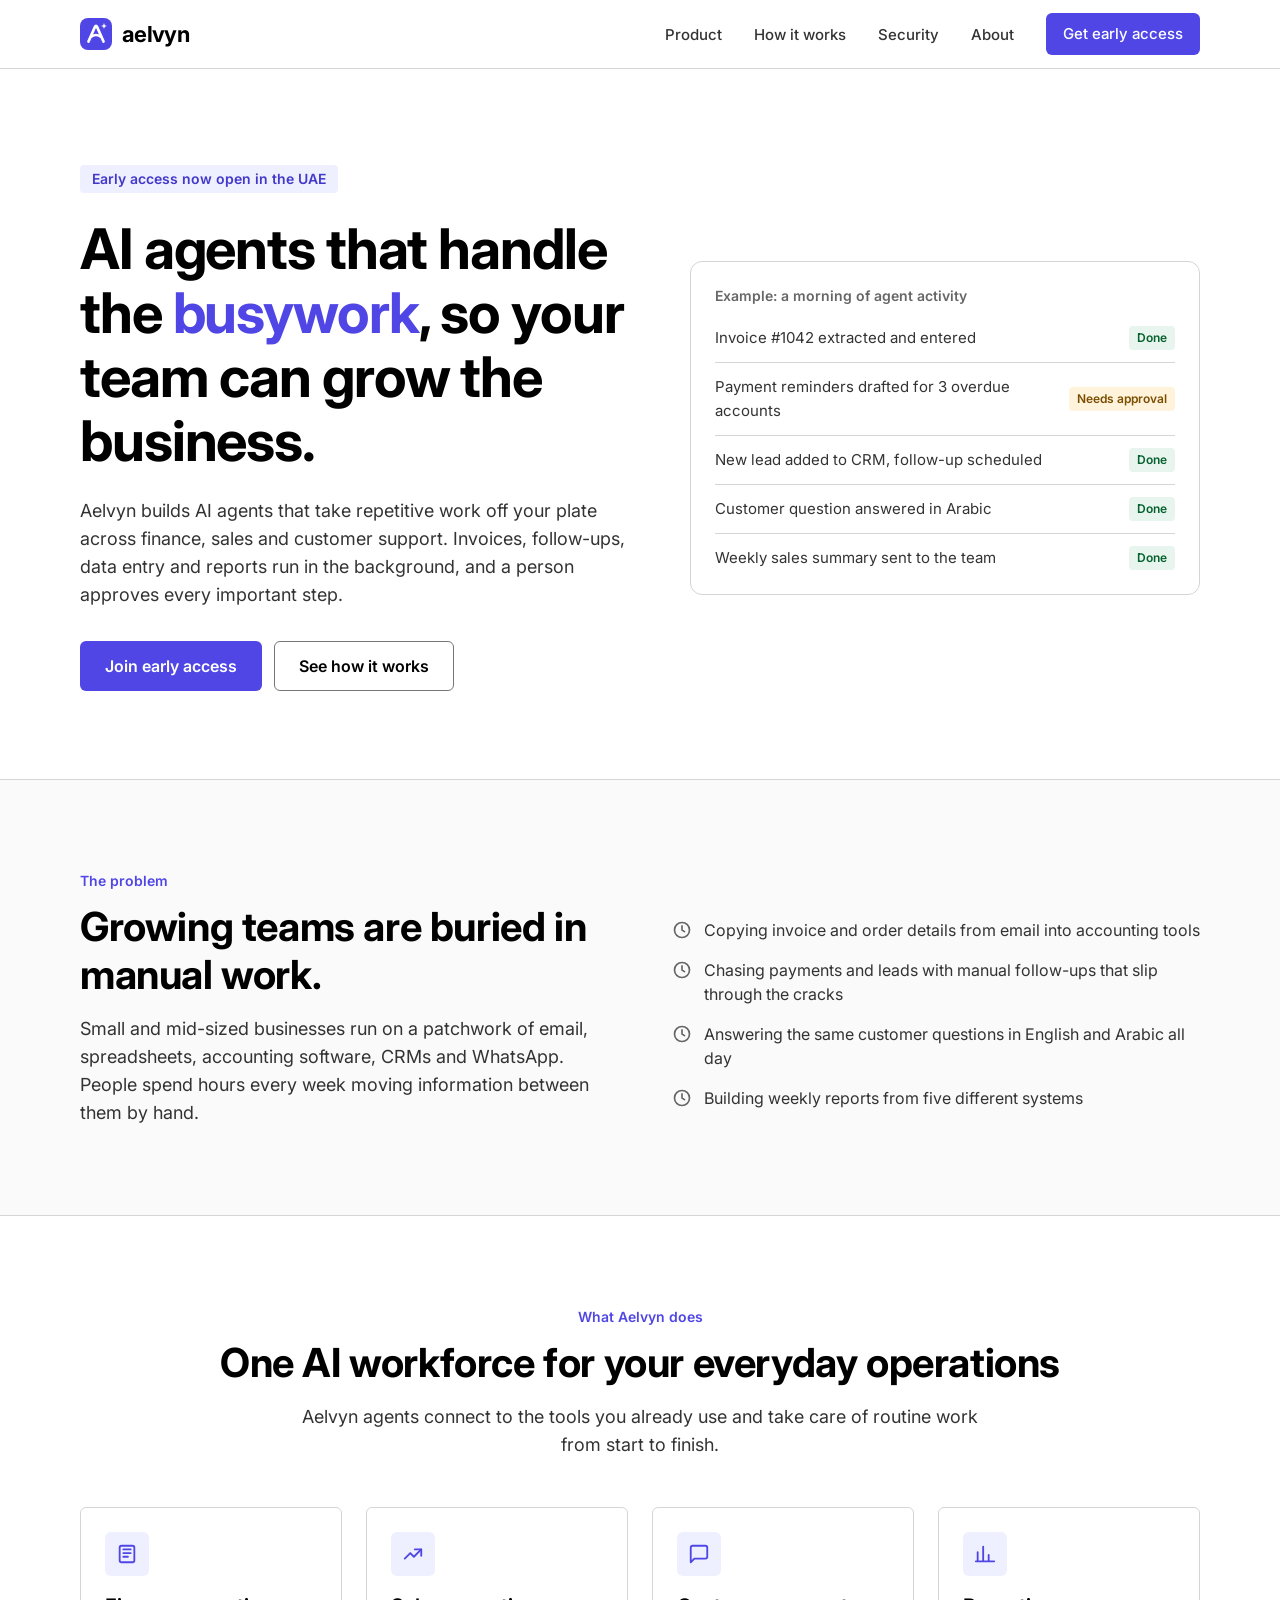
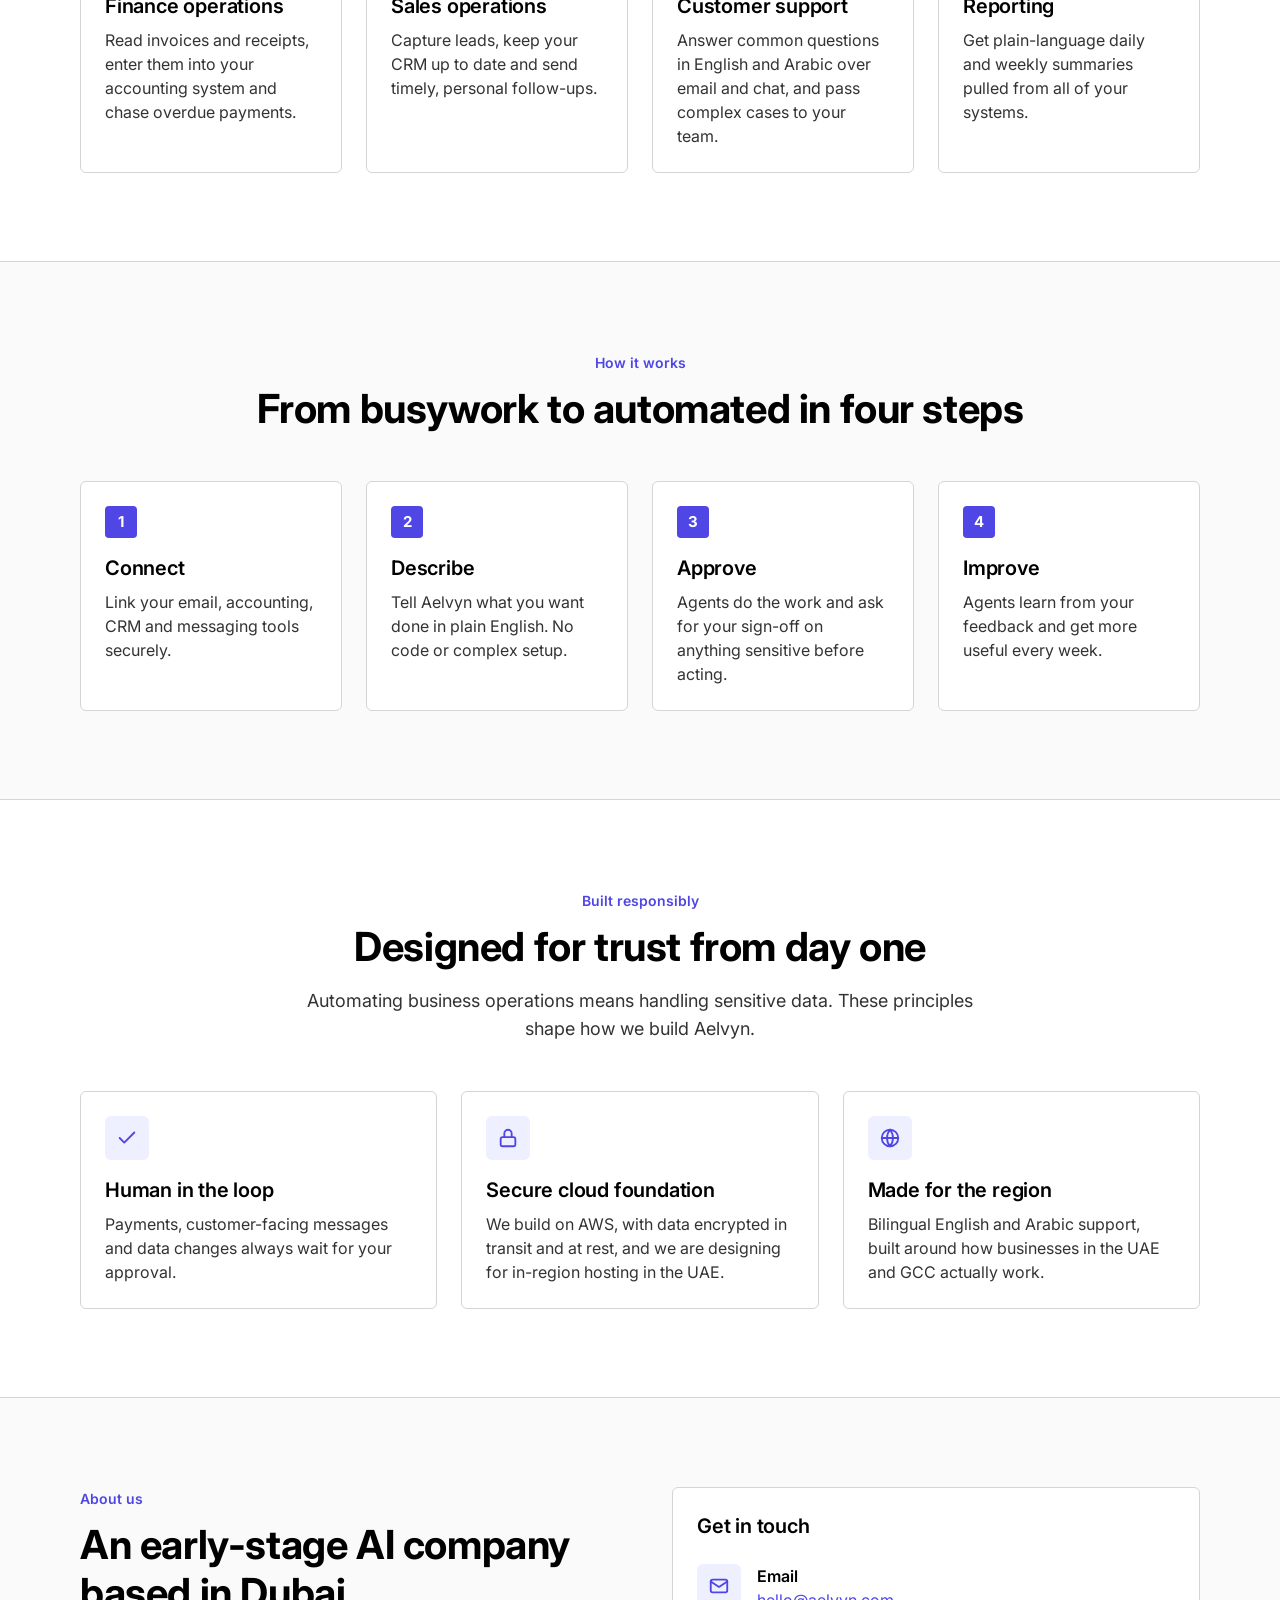
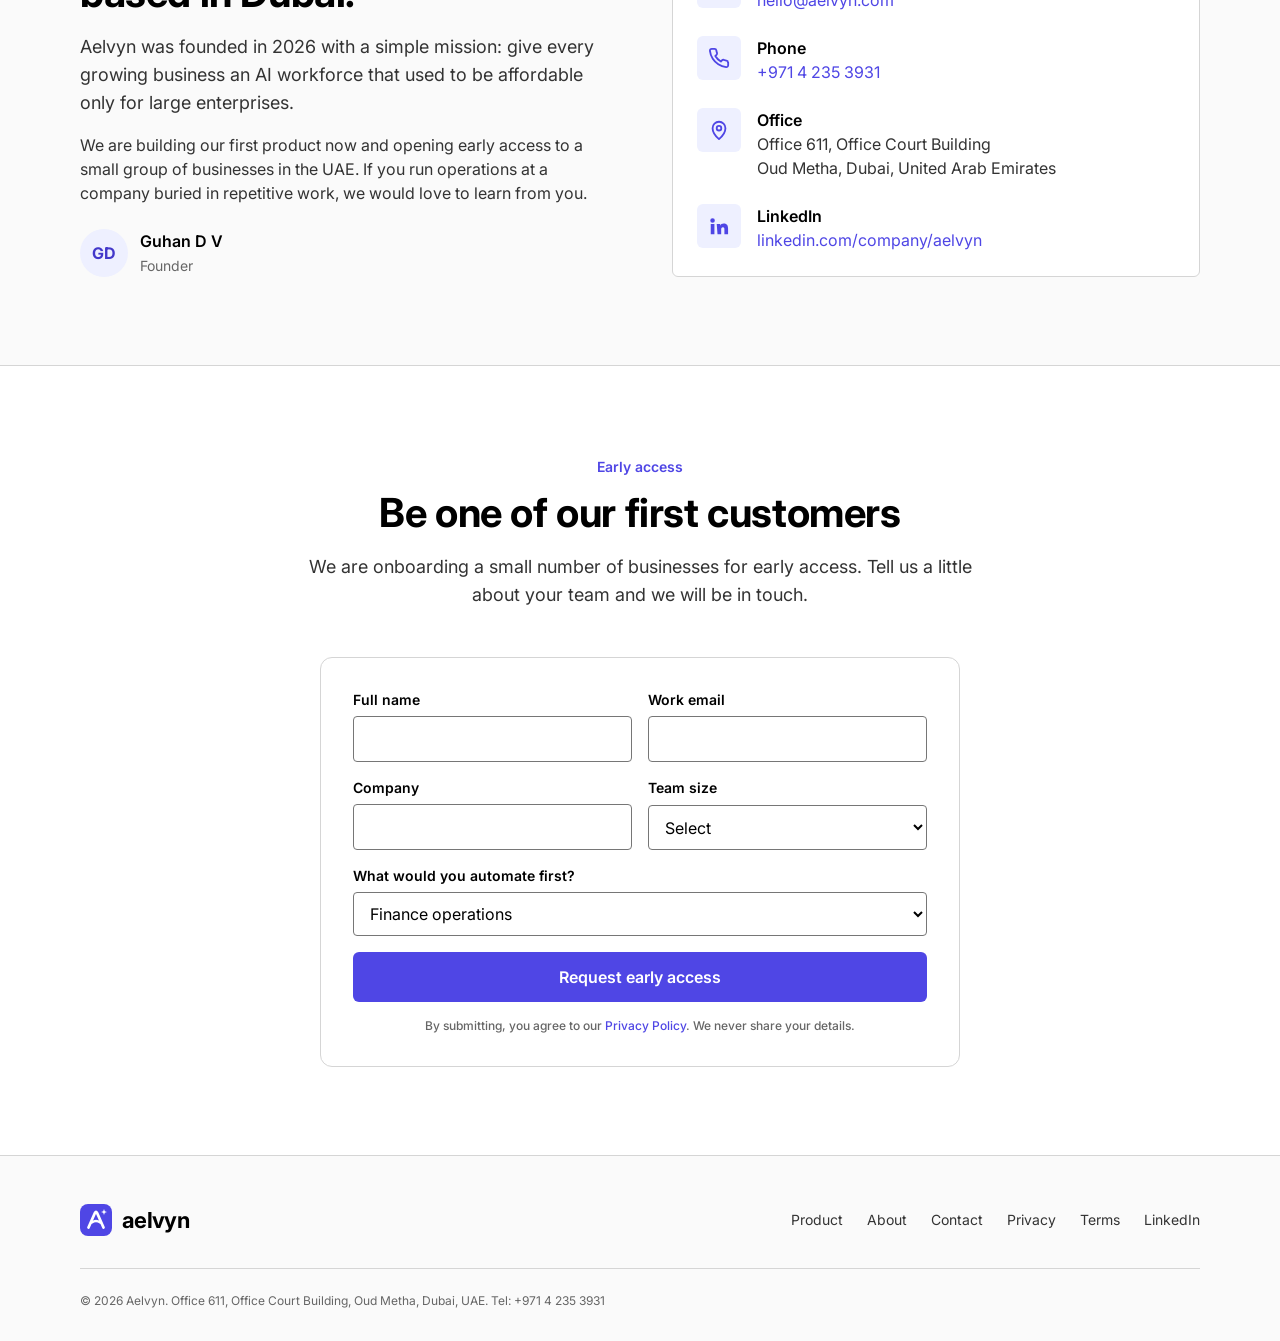
==== index.html @ f3329e9a "Add Aelvyn website Static site for aelvyn.com: home page, privacy and terms, 404 page, logo and bran" ====
<!doctype html>
<html lang="en">
<head>
  <meta charset="utf-8">
  <meta name="viewport" content="width=device-width, initial-scale=1">
  <title>Aelvyn | AI agents for business operations</title>
  <meta name="description" content="Aelvyn builds AI agents that automate repetitive work across finance, sales and customer support for small and growing businesses in the UAE and GCC.">
  <link rel="canonical" href="https://aelvyn.com/">
  <link rel="icon" href="assets/logo-mark.svg" type="image/svg+xml">
  <meta property="og:type" content="website">
  <meta property="og:title" content="Aelvyn | AI agents for business operations">
  <meta property="og:description" content="AI agents that take repetitive work off your team's plate: invoices, follow-ups, data entry and reporting. Built in Dubai for growing businesses.">
  <meta property="og:url" content="https://aelvyn.com/">
  <meta property="og:image" content="https://aelvyn.com/assets/og-image.png">
  <meta name="twitter:card" content="summary_large_image">
  <link rel="preconnect" href="https://fonts.googleapis.com">
  <link rel="preconnect" href="https://fonts.gstatic.com" crossorigin>
  <link href="https://fonts.googleapis.com/css2?family=Inter:wght@400;500;600;700&display=swap" rel="stylesheet">
  <link rel="stylesheet" href="styles.css">
  <script type="application/ld+json">
  {
    "@context": "https://schema.org",
    "@type": "Organization",
    "name": "Aelvyn",
    "url": "https://aelvyn.com",
    "logo": "https://aelvyn.com/assets/logo-mark.svg",
    "email": "hello@aelvyn.com",
    "telephone": "+971-4-235-3931",
    "foundingDate": "2026",
    "founder": { "@type": "Person", "name": "Guhan D V", "jobTitle": "Founder" },
    "address": {
      "@type": "PostalAddress",
      "streetAddress": "Office 611, Office Court Building, Oud Metha",
      "addressLocality": "Dubai",
      "addressCountry": "AE"
    }
  }
  </script>
</head>
<body>

<header class="site-header">
  <div class="container nav">
    <a class="brand" href="#top" aria-label="Aelvyn home">
      <img src="assets/logo-mark.svg" alt="">
      aelvyn
    </a>
    <ul class="nav-links">
      <li><a href="#product">Product</a></li>
      <li><a href="#how">How it works</a></li>
      <li><a href="#trust">Security</a></li>
      <li><a href="#about">About</a></li>
      <li><a class="btn btn-primary" href="#early-access">Get early access</a></li>
    </ul>
  </div>
</header>

<main id="top">

  <!-- Hero -->
  <section class="hero">
    <div class="container hero-grid">
      <div>
        <div class="badge">Early access now open in the UAE</div>
        <h1 class="display">AI agents that handle the <span class="accent">busywork</span>, so your team can grow the business.</h1>
        <p class="lead">Aelvyn builds AI agents that take repetitive work off your plate across finance, sales and customer support. Invoices, follow-ups, data entry and reports run in the background, and a person approves every important step.</p>
        <div class="hero-cta">
          <a class="btn btn-primary" href="#early-access">Join early access</a>
          <a class="btn btn-secondary" href="#how">See how it works</a>
        </div>
      </div>
      <div class="panel" aria-label="Example of Aelvyn agent activity">
        <div class="panel-title">Example: a morning of agent activity</div>
        <div class="row"><span>Invoice #1042 extracted and entered</span><span class="tag tag-done">Done</span></div>
        <div class="row"><span>Payment reminders drafted for 3 overdue accounts</span><span class="tag tag-review">Needs approval</span></div>
        <div class="row"><span>New lead added to CRM, follow-up scheduled</span><span class="tag tag-done">Done</span></div>
        <div class="row"><span>Customer question answered in Arabic</span><span class="tag tag-done">Done</span></div>
        <div class="row"><span>Weekly sales summary sent to the team</span><span class="tag tag-done">Done</span></div>
      </div>
    </div>
  </section>

  <!-- Problem -->
  <section class="band">
    <div class="container split">
      <div>
        <span class="eyebrow">The problem</span>
        <h2>Growing teams are buried in manual work.</h2>
        <p class="lead">Small and mid-sized businesses run on a patchwork of email, spreadsheets, accounting software, CRMs and WhatsApp. People spend hours every week moving information between them by hand.</p>
      </div>
      <ul class="problem-list">
        <li><svg viewBox="0 0 24 24" fill="none" stroke="currentColor" stroke-width="2" stroke-linecap="round" stroke-linejoin="round"><circle cx="12" cy="12" r="9"/><path d="M12 7v5l3 2"/></svg><span>Copying invoice and order details from email into accounting tools</span></li>
        <li><svg viewBox="0 0 24 24" fill="none" stroke="currentColor" stroke-width="2" stroke-linecap="round" stroke-linejoin="round"><circle cx="12" cy="12" r="9"/><path d="M12 7v5l3 2"/></svg><span>Chasing payments and leads with manual follow-ups that slip through the cracks</span></li>
        <li><svg viewBox="0 0 24 24" fill="none" stroke="currentColor" stroke-width="2" stroke-linecap="round" stroke-linejoin="round"><circle cx="12" cy="12" r="9"/><path d="M12 7v5l3 2"/></svg><span>Answering the same customer questions in English and Arabic all day</span></li>
        <li><svg viewBox="0 0 24 24" fill="none" stroke="currentColor" stroke-width="2" stroke-linecap="round" stroke-linejoin="round"><circle cx="12" cy="12" r="9"/><path d="M12 7v5l3 2"/></svg><span>Building weekly reports from five different systems</span></li>
      </ul>
    </div>
  </section>

  <!-- Product -->
  <section id="product">
    <div class="container">
      <div class="center">
        <span class="eyebrow">What Aelvyn does</span>
        <h2>One AI workforce for your everyday operations</h2>
        <p class="lead">Aelvyn agents connect to the tools you already use and take care of routine work from start to finish.</p>
      </div>
      <div class="grid grid-4">
        <div class="card">
          <div class="icon"><svg viewBox="0 0 24 24" fill="none" stroke="currentColor" stroke-width="2" stroke-linecap="round" stroke-linejoin="round"><rect x="4" y="3" width="16" height="18" rx="2"/><path d="M8 7h8M8 11h8M8 15h5"/></svg></div>
          <h3>Finance operations</h3>
          <p>Read invoices and receipts, enter them into your accounting system and chase overdue payments.</p>
        </div>
        <div class="card">
          <div class="icon"><svg viewBox="0 0 24 24" fill="none" stroke="currentColor" stroke-width="2" stroke-linecap="round" stroke-linejoin="round"><path d="M3 17l6-6 4 4 8-8"/><path d="M14 7h7v7"/></svg></div>
          <h3>Sales operations</h3>
          <p>Capture leads, keep your CRM up to date and send timely, personal follow-ups.</p>
        </div>
        <div class="card">
          <div class="icon"><svg viewBox="0 0 24 24" fill="none" stroke="currentColor" stroke-width="2" stroke-linecap="round" stroke-linejoin="round"><path d="M21 15a2 2 0 0 1-2 2H7l-4 4V5a2 2 0 0 1 2-2h14a2 2 0 0 1 2 2z"/></svg></div>
          <h3>Customer support</h3>
          <p>Answer common questions in English and Arabic over email and chat, and pass complex cases to your team.</p>
        </div>
        <div class="card">
          <div class="icon"><svg viewBox="0 0 24 24" fill="none" stroke="currentColor" stroke-width="2" stroke-linecap="round" stroke-linejoin="round"><path d="M4 20V10M10 20V4M16 20v-7M22 20H2"/></svg></div>
          <h3>Reporting</h3>
          <p>Get plain-language daily and weekly summaries pulled from all of your systems.</p>
        </div>
      </div>
    </div>
  </section>

  <!-- How it works -->
  <section id="how" class="band">
    <div class="container">
      <div class="center">
        <span class="eyebrow">How it works</span>
        <h2>From busywork to automated in four steps</h2>
      </div>
      <div class="grid grid-4">
        <div class="card"><div class="step-num">1</div><h3>Connect</h3><p>Link your email, accounting, CRM and messaging tools securely.</p></div>
        <div class="card"><div class="step-num">2</div><h3>Describe</h3><p>Tell Aelvyn what you want done in plain English. No code or complex setup.</p></div>
        <div class="card"><div class="step-num">3</div><h3>Approve</h3><p>Agents do the work and ask for your sign-off on anything sensitive before acting.</p></div>
        <div class="card"><div class="step-num">4</div><h3>Improve</h3><p>Agents learn from your feedback and get more useful every week.</p></div>
      </div>
    </div>
  </section>

  <!-- Trust -->
  <section id="trust">
    <div class="container">
      <div class="center">
        <span class="eyebrow">Built responsibly</span>
        <h2>Designed for trust from day one</h2>
        <p class="lead">Automating business operations means handling sensitive data. These principles shape how we build Aelvyn.</p>
      </div>
      <div class="grid grid-3">
        <div class="card">
          <div class="icon"><svg viewBox="0 0 24 24" fill="none" stroke="currentColor" stroke-width="2" stroke-linecap="round" stroke-linejoin="round"><path d="M20 6L9 17l-5-5"/></svg></div>
          <h3>Human in the loop</h3>
          <p>Payments, customer-facing messages and data changes always wait for your approval.</p>
        </div>
        <div class="card">
          <div class="icon"><svg viewBox="0 0 24 24" fill="none" stroke="currentColor" stroke-width="2" stroke-linecap="round" stroke-linejoin="round"><rect x="4" y="11" width="16" height="10" rx="2"/><path d="M8 11V7a4 4 0 0 1 8 0v4"/></svg></div>
          <h3>Secure cloud foundation</h3>
          <p>We build on AWS, with data encrypted in transit and at rest, and we are designing for in-region hosting in the UAE.</p>
        </div>
        <div class="card">
          <div class="icon"><svg viewBox="0 0 24 24" fill="none" stroke="currentColor" stroke-width="2" stroke-linecap="round" stroke-linejoin="round"><circle cx="12" cy="12" r="9"/><path d="M3 12h18M12 3a14 14 0 0 1 0 18M12 3a14 14 0 0 0 0 18"/></svg></div>
          <h3>Made for the region</h3>
          <p>Bilingual English and Arabic support, built around how businesses in the UAE and GCC actually work.</p>
        </div>
      </div>
    </div>
  </section>

  <!-- About -->
  <section id="about" class="band">
    <div class="container split">
      <div>
        <span class="eyebrow">About us</span>
        <h2>An early-stage AI company based in Dubai.</h2>
        <p class="lead">Aelvyn was founded in 2026 with a simple mission: give every growing business an AI workforce that used to be affordable only for large enterprises.</p>
        <p style="margin-top:16px">We are building our first product now and opening early access to a small group of businesses in the UAE. If you run operations at a company buried in repetitive work, we would love to learn from you.</p>
        <div class="founder">
          <div class="founder-avatar" aria-hidden="true">GD</div>
          <div><strong>Guhan D V</strong><span>Founder</span></div>
        </div>
      </div>
      <div class="card">
        <h3>Get in touch</h3>
        <div class="contact-item">
          <div class="icon"><svg viewBox="0 0 24 24" fill="none" stroke="currentColor" stroke-width="2" stroke-linecap="round" stroke-linejoin="round"><rect x="3" y="5" width="18" height="14" rx="2"/><path d="M3 7l9 6 9-6"/></svg></div>
          <div><strong>Email</strong><a href="mailto:hello@aelvyn.com">hello@aelvyn.com</a></div>
        </div>
        <div class="contact-item">
          <div class="icon"><svg viewBox="0 0 24 24" fill="none" stroke="currentColor" stroke-width="2" stroke-linecap="round" stroke-linejoin="round"><path d="M22 16.9v3a2 2 0 0 1-2.2 2 19.8 19.8 0 0 1-8.6-3.1 19.5 19.5 0 0 1-6-6A19.8 19.8 0 0 1 2.1 4.2 2 2 0 0 1 4.1 2h3a2 2 0 0 1 2 1.7c.1.9.4 1.8.7 2.7a2 2 0 0 1-.5 2.1L8 9.8a16 16 0 0 0 6 6l1.3-1.3a2 2 0 0 1 2.1-.4c.9.3 1.8.6 2.7.7a2 2 0 0 1 1.7 2z"/></svg></div>
          <div><strong>Phone</strong><a href="tel:+97142353931">+971 4 235 3931</a></div>
        </div>
        <div class="contact-item">
          <div class="icon"><svg viewBox="0 0 24 24" fill="none" stroke="currentColor" stroke-width="2" stroke-linecap="round" stroke-linejoin="round"><path d="M12 22s7-6.2 7-12a7 7 0 0 0-14 0c0 5.8 7 12 7 12z"/><circle cx="12" cy="10" r="2.5"/></svg></div>
          <div><strong>Office</strong>Office 611, Office Court Building<br>Oud Metha, Dubai, United Arab Emirates</div>
        </div>
        <div class="contact-item">
          <div class="icon"><svg viewBox="0 0 24 24" fill="currentColor"><path d="M4.98 3.5a2.5 2.5 0 1 1 0 5 2.5 2.5 0 0 1 0-5zM3 9.75h4V21H3zM9.5 9.75h3.8v1.6h.06c.53-1 1.83-2.05 3.77-2.05 4.03 0 4.77 2.65 4.77 6.1V21h-4v-4.9c0-1.17-.02-2.68-1.63-2.68-1.64 0-1.89 1.28-1.89 2.6V21h-4z"/></svg></div>
          <div><strong>LinkedIn</strong><a href="https://www.linkedin.com/company/aelvyn" target="_blank" rel="noopener">linkedin.com/company/aelvyn</a></div>
        </div>
      </div>
    </div>
  </section>

  <!-- Early access -->
  <section id="early-access">
    <div class="container center">
      <span class="eyebrow">Early access</span>
      <h2>Be one of our first customers</h2>
      <p class="lead">We are onboarding a small number of businesses for early access. Tell us a little about your team and we will be in touch.</p>
      <form class="wl-form" id="wl-form">
        <label>Full name<input name="name" required autocomplete="name"></label>
        <label>Work email<input name="email" type="email" required autocomplete="email"></label>
        <label>Company<input name="company" required autocomplete="organization"></label>
        <label>Team size
          <select name="size" required>
            <option value="">Select</option>
            <option>1 to 10</option><option>11 to 50</option><option>51 to 200</option><option>200+</option>
          </select>
        </label>
        <label class="full">What would you automate first?
          <select name="area">
            <option>Finance operations</option><option>Sales operations</option>
            <option>Customer support</option><option>Reporting</option><option>Something else</option>
          </select>
        </label>
        <button class="btn btn-primary full" type="submit">Request early access</button>
        <p class="form-note">By submitting, you agree to our <a href="privacy.html">Privacy Policy</a>. We never share your details.</p>
      </form>
    </div>
  </section>

</main>

<footer>
  <div class="container">
    <div class="footer-grid">
      <a class="brand" href="#top"><img src="assets/logo-mark.svg" alt="">aelvyn</a>
      <nav>
        <a href="#product">Product</a>
        <a href="#about">About</a>
        <a href="mailto:hello@aelvyn.com">Contact</a>
        <a href="privacy.html">Privacy</a>
        <a href="terms.html">Terms</a>
        <a href="https://www.linkedin.com/company/aelvyn" target="_blank" rel="noopener">LinkedIn</a>
      </nav>
    </div>
    <div class="copyright">© <span id="year">2026</span> Aelvyn. Office 611, Office Court Building, Oud Metha, Dubai, UAE. Tel: <a href="tel:+97142353931">+971 4 235 3931</a></div>
  </div>
</footer>

<script src="script.js"></script>
</body>
</html>
---- styles.css ----
/* Aelvyn site styles.
   Layout, spacing, type scale, neutrals and radii follow the saved Zoho design system
   (white-first, flat, plain). Brand color, logo and font are Aelvyn's own. */
:root {
  /* Brand (Aelvyn) */
  --brand: #4F46E5;          /* CTAs, links, accents. 6.3:1 on white */
  --brand-hover: #4338CA;
  --brand-tint: #EEF0FF;     /* icon tiles, subtle highlights */
  --on-brand: #FFFFFF;

  /* Neutrals (Zoho system) */
  --surface: #FFFFFF;
  --surface-alt: #FAFAFA;
  --surface-header: #F1F1F1;
  --ink: #000000;
  --ink-secondary: #333333;
  --ink-muted: #666666;
  --border: #D5D5D5;
  --border-strong: #767676;

  /* Status (always paired with a word) */
  --ok-bg: #E8F5EE;  --ok-ink: #05612E;
  --wait-bg: #FFF4DB; --wait-ink: #7A4D00;

  /* Spacing scale */
  --space-1: 4px; --space-2: 8px; --space-3: 12px; --space-4: 16px;
  --space-5: 24px; --space-6: 32px; --space-7: 48px; --space-8: 64px;

  /* Radii */
  --radius-sm: 4px; --radius-md: 6px; --radius-lg: 12px;

  --max: 1160px;
  --font: "Inter", -apple-system, "Segoe UI", Arial, sans-serif;
}

* { box-sizing: border-box; margin: 0; padding: 0; }
html { scroll-behavior: smooth; }
body {
  font-family: var(--font); font-size: 16px; line-height: 24px;
  color: var(--ink-secondary); background: var(--surface);
  -webkit-font-smoothing: antialiased;
}
img, svg { display: block; max-width: 100%; }
a { color: var(--brand); text-decoration: none; }
a:hover { text-decoration: underline; }
:focus-visible { outline: 2px solid var(--brand); outline-offset: 2px; }

/* Type scale (Zoho system) */
h1, h2, h3 { color: var(--ink); letter-spacing: -0.01em; }
.display { font-size: 56px; line-height: 64px; font-weight: 700; letter-spacing: -0.02em; }
h2 { font-size: 40px; line-height: 48px; font-weight: 700; margin-bottom: var(--space-4); }
h3 { font-size: 20px; line-height: 28px; font-weight: 600; margin-bottom: var(--space-2); }
.lead { font-size: 18px; line-height: 28px; color: var(--ink-secondary); max-width: 680px; }
.small { font-size: 14px; line-height: 20px; }
.eyebrow {
  display: inline-block; font-size: 14px; line-height: 20px; font-weight: 600;
  color: var(--brand); margin-bottom: var(--space-3);
}

.container { max-width: var(--max); margin: 0 auto; padding: 0 20px; }
section { padding: 88px 0; }
.band { background: var(--surface-alt); border-top: 1px solid var(--border); border-bottom: 1px solid var(--border); }
.center { text-align: center; }
.center .lead { margin: 0 auto; }

/* Buttons */
.btn {
  display: inline-flex; align-items: center; justify-content: center; gap: var(--space-2);
  padding: var(--space-3) var(--space-5); border-radius: var(--radius-md);
  font: 600 16px/24px var(--font); border: 1px solid transparent; cursor: pointer;
  transition: background-color .15s ease, border-color .15s ease;
}
.btn:hover { text-decoration: none; }
.btn-primary { background: var(--brand); color: var(--on-brand); }
.btn-primary:hover { background: var(--brand-hover); }
.btn-secondary { background: var(--surface); color: var(--ink); border-color: var(--border-strong); }
.btn-secondary:hover { border-color: var(--ink); }

/* Header */
.site-header {
  position: sticky; top: 0; z-index: 50; background: var(--surface);
  border-bottom: 1px solid var(--border);
}
.nav { display: flex; align-items: center; justify-content: space-between; height: 68px; }
.brand { display: flex; align-items: center; gap: 10px; color: var(--ink); font-weight: 700; font-size: 22px; letter-spacing: -0.03em; }
.brand:hover { text-decoration: none; }
.brand img { width: 32px; height: 32px; }
.nav-links { display: flex; align-items: center; gap: var(--space-6); list-style: none; }
.nav-links a { color: var(--ink-secondary); font-weight: 500; font-size: 15px; }
.nav-links a:hover { color: var(--ink); text-decoration: none; }
.nav-links .btn { padding: var(--space-2) var(--space-4); font-size: 15px; color: var(--on-brand); }

/* Hero */
.hero { padding: 96px 0 88px; }
.hero-grid { display: grid; grid-template-columns: 1.1fr 1fr; gap: var(--space-7); align-items: center; }
.hero .display { margin-bottom: var(--space-5); }
.hero .display .accent { color: var(--brand); }
.hero .lead { margin-bottom: var(--space-6); }
.hero-cta { display: flex; flex-wrap: wrap; gap: var(--space-3); }
.badge {
  display: inline-flex; align-items: center; gap: var(--space-2); padding: var(--space-1) var(--space-3);
  margin-bottom: var(--space-5); border-radius: var(--radius-sm); background: var(--brand-tint);
  font-size: 14px; line-height: 20px; font-weight: 600; color: var(--brand-hover);
}

/* Activity panel */
.panel {
  background: var(--surface); border: 1px solid var(--border); border-radius: var(--radius-lg);
  padding: var(--space-5);
}
.panel-title { font-size: 14px; line-height: 20px; font-weight: 600; color: var(--ink-muted); margin-bottom: var(--space-2); }
.panel .row {
  display: flex; justify-content: space-between; align-items: center; gap: var(--space-3);
  padding: var(--space-3) 0; border-bottom: 1px solid var(--border); font-size: 15px; color: var(--ink-secondary);
}
.panel .row:last-child { border-bottom: 0; padding-bottom: 0; }
.tag { flex: none; font-size: 12px; line-height: 16px; font-weight: 600; padding: var(--space-1) var(--space-2); border-radius: var(--radius-sm); }
.tag-done { background: var(--ok-bg); color: var(--ok-ink); }
.tag-review { background: var(--wait-bg); color: var(--wait-ink); }

/* Grids & cards */
.grid { display: grid; gap: var(--space-5); margin-top: var(--space-7); }
.grid-3 { grid-template-columns: repeat(3, 1fr); }
.grid-4 { grid-template-columns: repeat(4, 1fr); }
.card {
  background: var(--surface); border: 1px solid var(--border); border-radius: var(--radius-md);
  padding: var(--space-5);
}
.card p { color: var(--ink-secondary); }
.icon {
  width: 44px; height: 44px; border-radius: var(--radius-md); background: var(--brand-tint); color: var(--brand);
  display: grid; place-items: center; margin-bottom: var(--space-4); flex: none;
}
.icon svg { width: 22px; height: 22px; }
.step-num {
  width: 32px; height: 32px; border-radius: var(--radius-sm); background: var(--brand); color: var(--on-brand);
  display: grid; place-items: center; font-weight: 700; font-size: 15px; margin-bottom: var(--space-4);
}

/* Problem */
.split { display: grid; grid-template-columns: 1fr 1fr; gap: var(--space-8); align-items: center; }
.problem-list { list-style: none; margin-top: var(--space-6); display: grid; gap: var(--space-4); }
.problem-list li { display: flex; gap: var(--space-3); align-items: flex-start; }
.problem-list svg { width: 20px; height: 20px; color: var(--ink-muted); flex: none; margin-top: 2px; }

/* Contact */
.contact-item { display: flex; gap: var(--space-4); align-items: flex-start; margin-top: var(--space-5); }
.contact-item .icon { margin: 0; }
.contact-item strong { display: block; color: var(--ink); font-weight: 600; }

/* Early access form */
form.wl-form {
  margin: var(--space-7) auto 0; max-width: 640px; display: grid; grid-template-columns: 1fr 1fr; gap: var(--space-4);
  background: var(--surface); border: 1px solid var(--border); border-radius: var(--radius-lg); padding: var(--space-6);
  text-align: left;
}
.wl-form label { display: grid; gap: 6px; font-size: 14px; line-height: 20px; font-weight: 600; color: var(--ink); min-width: 0; }
.wl-form .full { grid-column: 1 / -1; }
.wl-form input, .wl-form select {
  font: 400 16px/24px var(--font); width: 100%; min-width: 0; padding: 10px var(--space-3);
  border-radius: var(--radius-sm); border: 1px solid var(--border-strong); background: var(--surface); color: var(--ink);
}
.wl-form input:focus, .wl-form select:focus { outline: 2px solid var(--brand); outline-offset: 0; border-color: var(--brand); }
.form-note { grid-column: 1 / -1; text-align: center; font-size: 12px; line-height: 16px; font-weight: 500; color: var(--ink-muted); }

/* Footer */
footer { background: var(--surface-alt); border-top: 1px solid var(--border); padding: var(--space-7) 0 var(--space-6); font-size: 14px; line-height: 20px; color: var(--ink-muted); }
.footer-grid { display: flex; flex-wrap: wrap; justify-content: space-between; gap: var(--space-5); align-items: center; }
footer nav { display: flex; gap: var(--space-5); flex-wrap: wrap; }
footer nav a { color: var(--ink-secondary); }
.copyright { margin-top: var(--space-6); padding-top: var(--space-5); border-top: 1px solid var(--border); font-size: 12px; line-height: 16px; }

/* Legal pages */
.legal { padding: 72px 0; }
.legal .container { max-width: 780px; }
.legal h1 { font-size: 40px; line-height: 48px; font-weight: 700; margin-bottom: var(--space-2); }
.legal h2 { font-size: 20px; line-height: 28px; font-weight: 600; margin: var(--space-6) 0 var(--space-2); }
.legal p, .legal li { margin-bottom: var(--space-3); }
.legal ul { padding-left: 22px; }
.updated { color: var(--ink-muted); margin-bottom: var(--space-6); }

/* Responsive */
.split > *, .grid > *, .hero-grid > * { min-width: 0; }
@media (max-width: 1000px) {
  .grid-4 { grid-template-columns: repeat(2, 1fr); }
  .grid-3 { grid-template-columns: 1fr 1fr; }
  .split, .hero-grid { grid-template-columns: 1fr; gap: var(--space-7); }
}
@media (max-width: 680px) {
  section { padding: 64px 0; }
  .hero { padding: 56px 0 64px; }
  .display { font-size: 38px; line-height: 46px; }
  h2 { font-size: 28px; line-height: 36px; }
  .nav-links li:not(:last-child) { display: none; }
  .grid-3, .grid-4 { grid-template-columns: 1fr; }
  form.wl-form { grid-template-columns: 1fr; padding: var(--space-5); }
}

/* Founder */
.founder { display: flex; align-items: center; gap: var(--space-3); margin-top: var(--space-5); }
.founder-avatar {
  width: 48px; height: 48px; border-radius: 50%; background: var(--brand-tint); color: var(--brand-hover);
  display: grid; place-items: center; font-weight: 700; font-size: 16px; flex: none;
}
.founder strong { display: block; color: var(--ink); font-weight: 600; }
.founder span { font-size: 14px; line-height: 20px; color: var(--ink-muted); }
footer .copyright a { color: var(--ink-muted); }
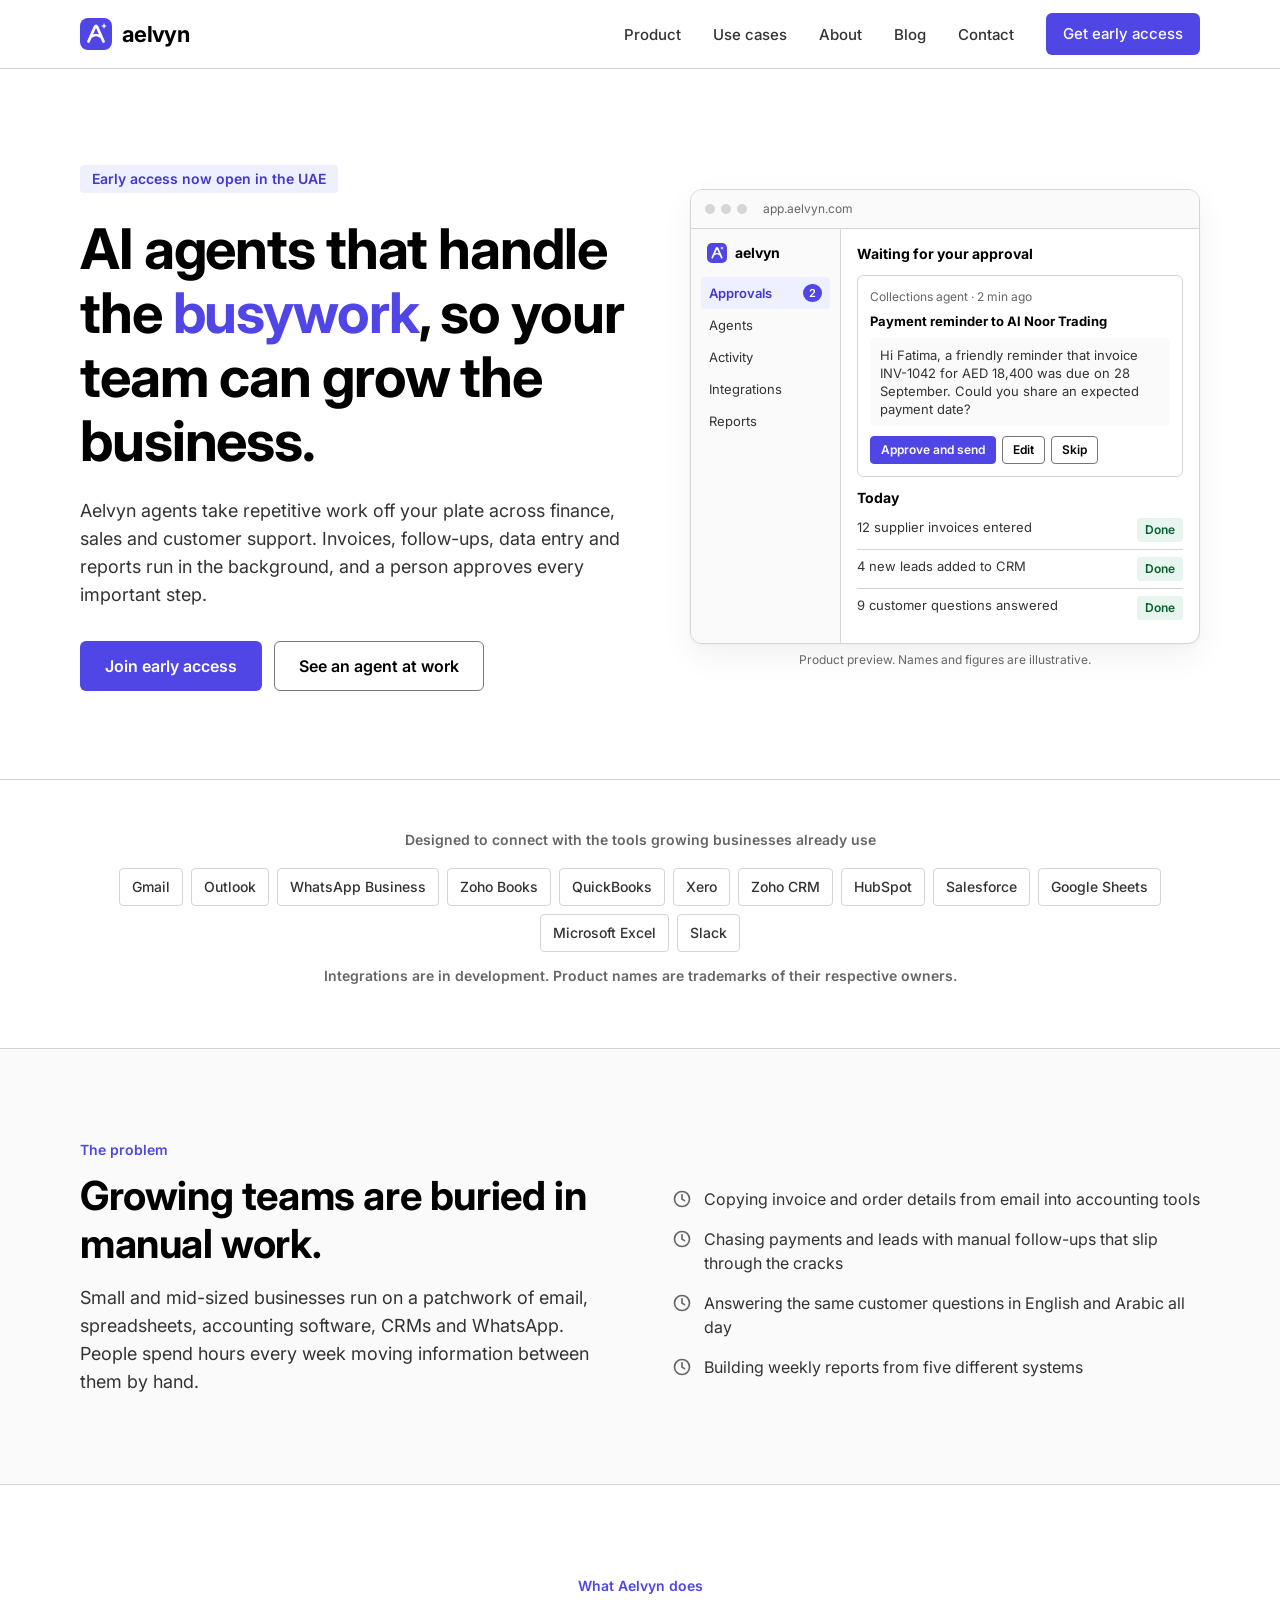
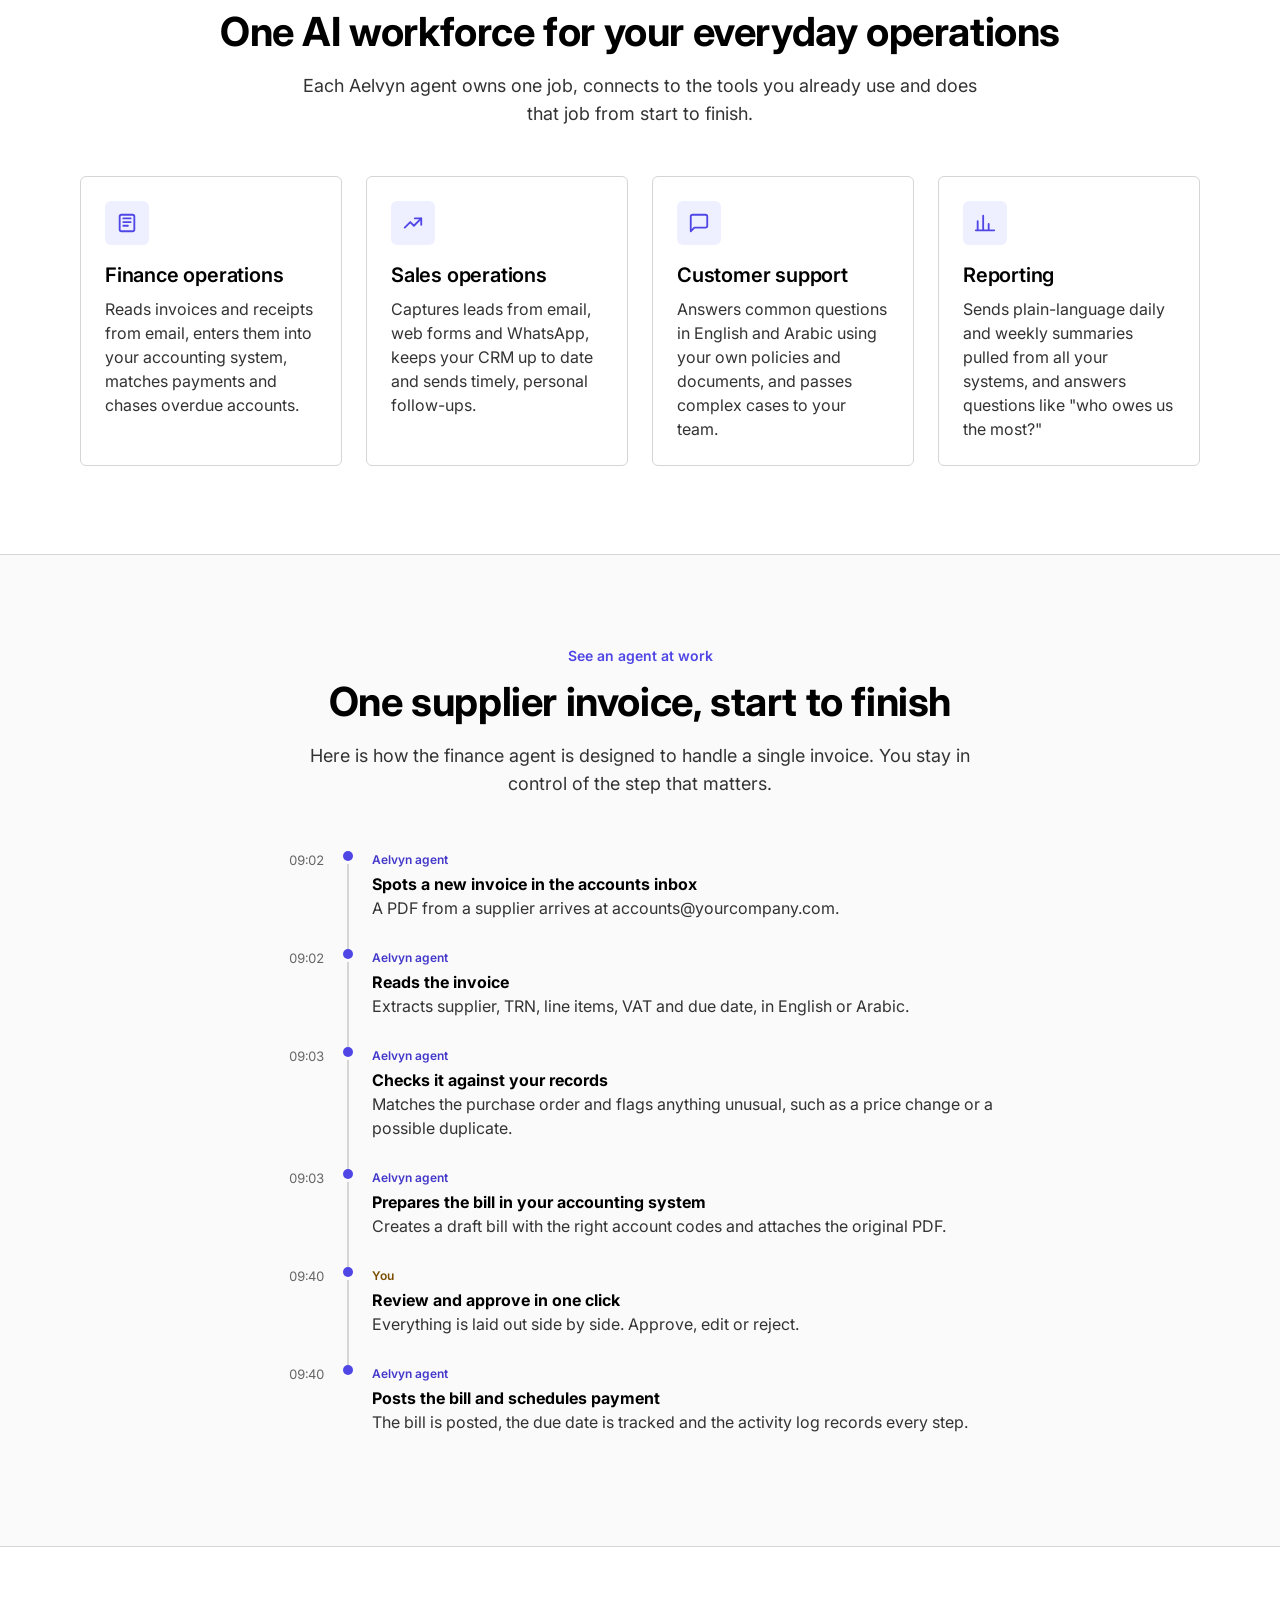
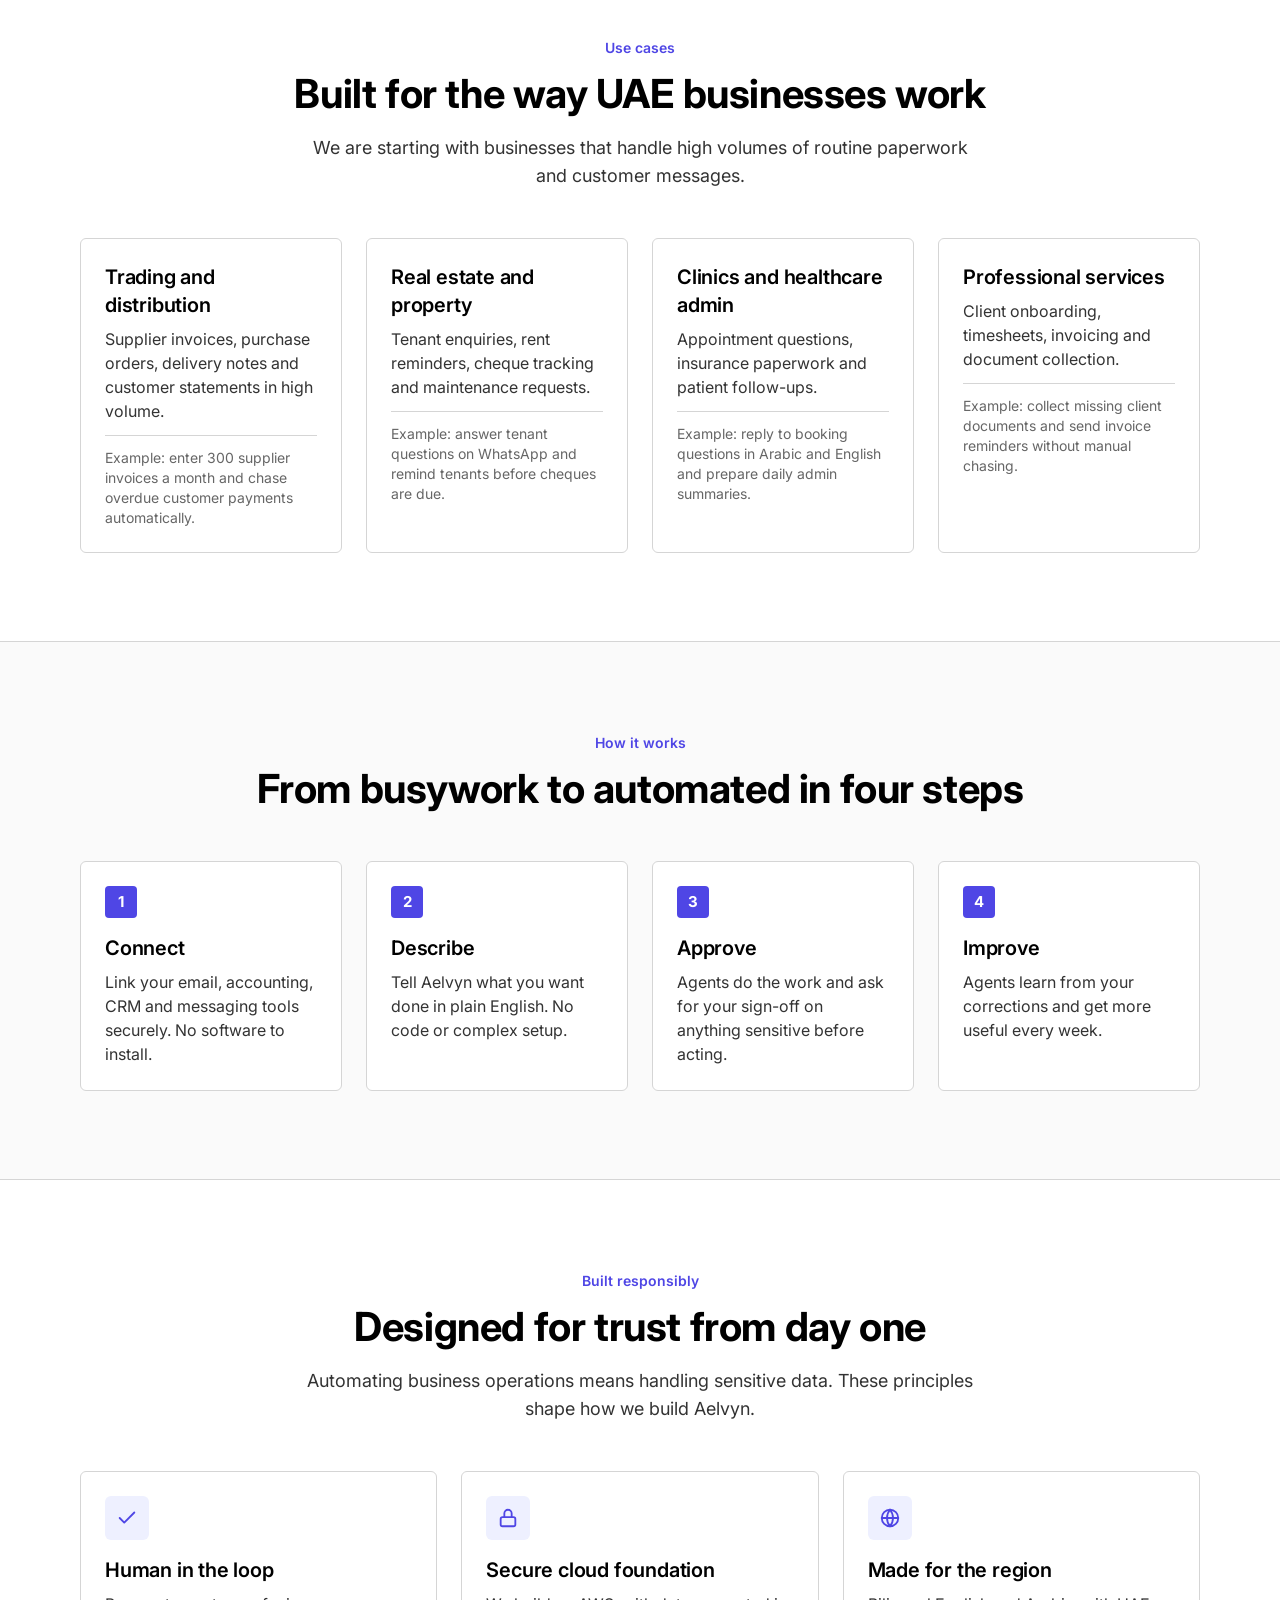
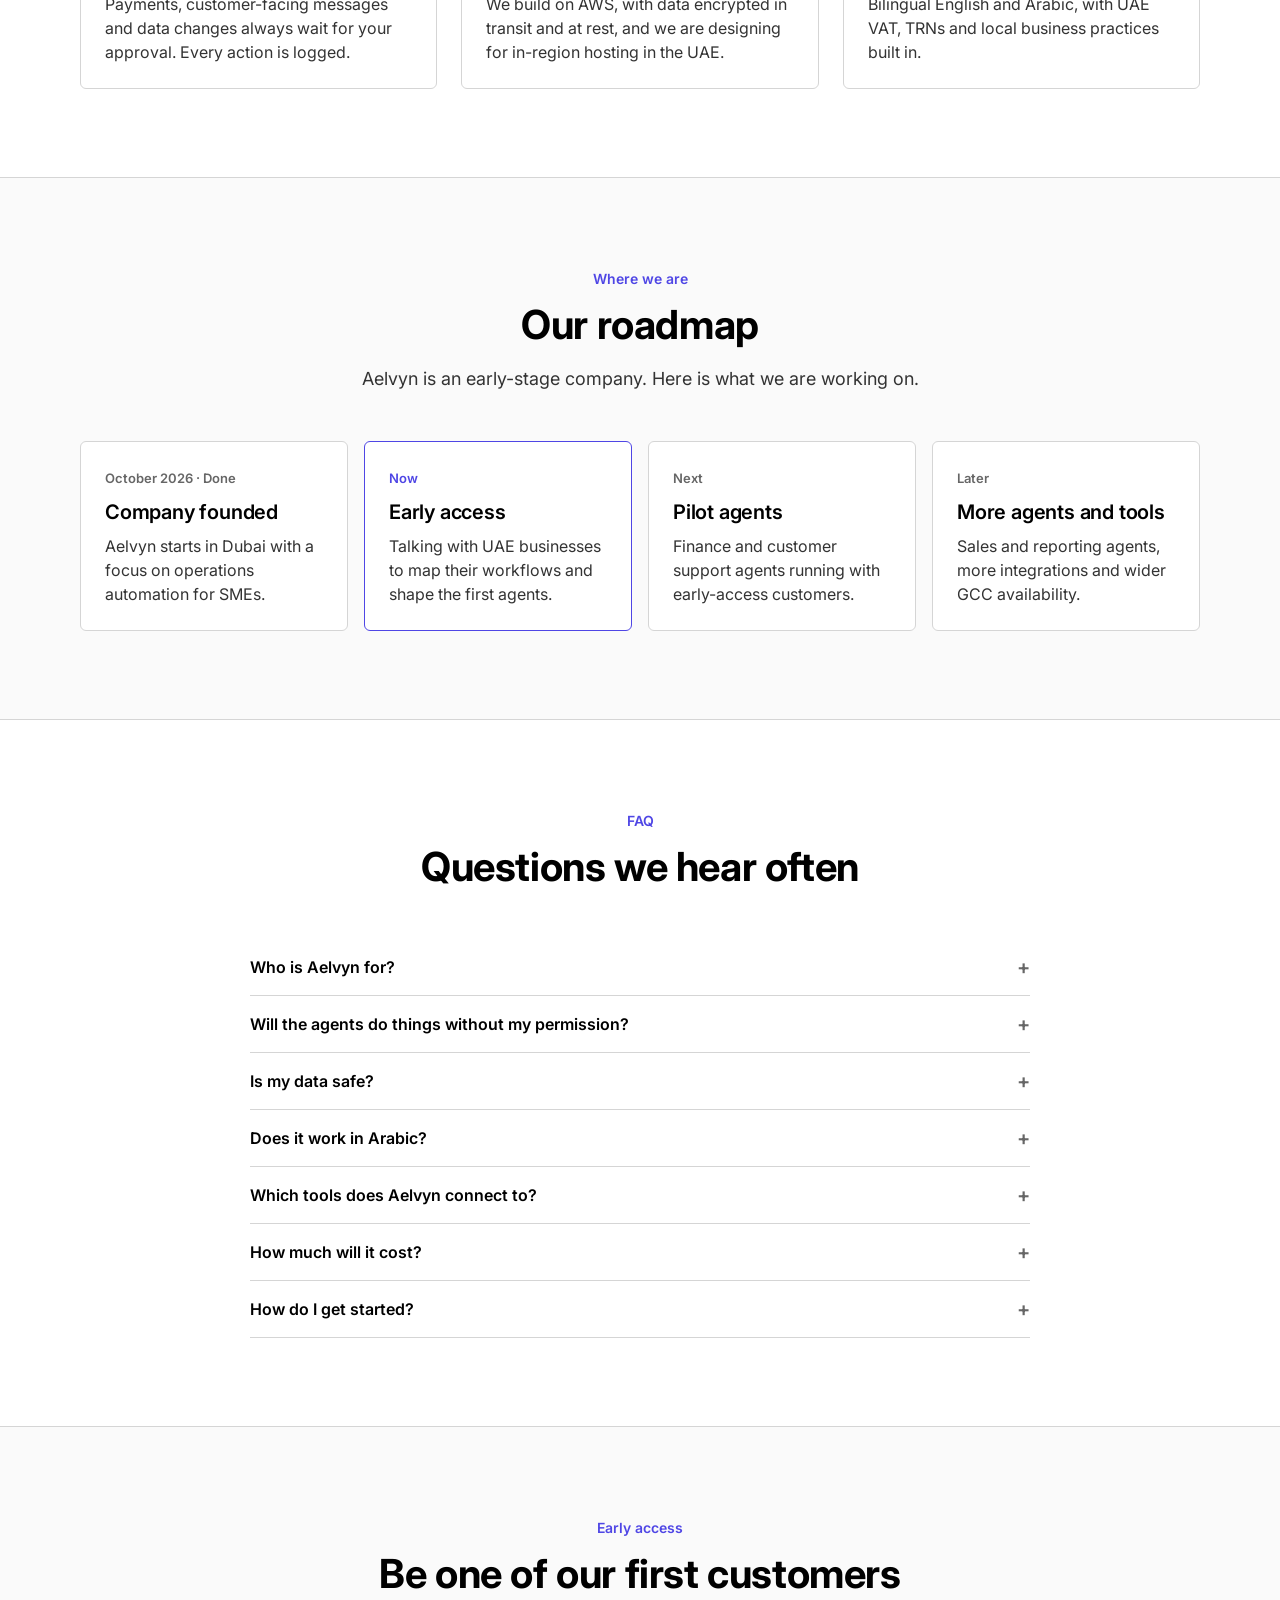
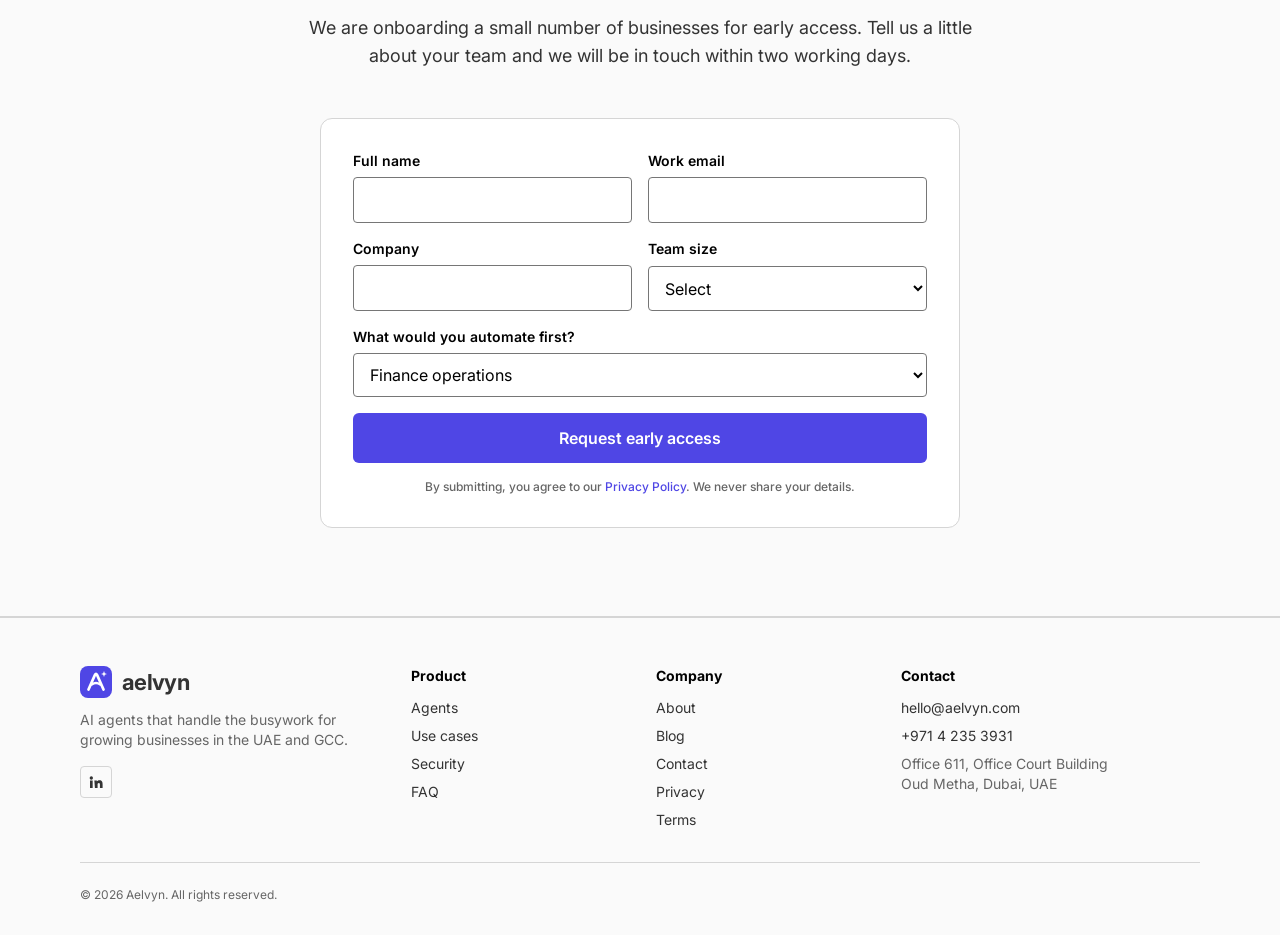
==== commit 12dcd8f0: "Expand website: product preview, walkthrough, use cases, FAQ, About, Contact and Blog pages Co-Autho" ====
--- a/index.html
+++ b/index.html
@@ -27,13 +27,14 @@
     "email": "hello@aelvyn.com",
     "telephone": "+971-4-235-3931",
     "foundingDate": "2026",
-    "founder": { "@type": "Person", "name": "Guhan D V", "jobTitle": "Founder" },
+    "founder": { "@type": "Person", "name": "Guhan D V", "jobTitle": "Founder & CEO" },
     "address": {
       "@type": "PostalAddress",
       "streetAddress": "Office 611, Office Court Building, Oud Metha",
       "addressLocality": "Dubai",
       "addressCountry": "AE"
-    }
+    },
+    "sameAs": ["https://www.linkedin.com/company/aelvyn"]
   }
   </script>
 </head>
@@ -41,15 +42,13 @@
 
 <header class="site-header">
   <div class="container nav">
-    <a class="brand" href="#top" aria-label="Aelvyn home">
-      <img src="assets/logo-mark.svg" alt="">
-      aelvyn
-    </a>
+    <a class="brand" href="index.html" aria-label="Aelvyn home"><img src="assets/logo-mark.svg" alt="">aelvyn</a>
     <ul class="nav-links">
       <li><a href="#product">Product</a></li>
-      <li><a href="#how">How it works</a></li>
-      <li><a href="#trust">Security</a></li>
-      <li><a href="#about">About</a></li>
+      <li><a href="#use-cases">Use cases</a></li>
+      <li><a href="about.html">About</a></li>
+      <li><a href="blog.html">Blog</a></li>
+      <li><a href="contact.html">Contact</a></li>
       <li><a class="btn btn-primary" href="#early-access">Get early access</a></li>
     </ul>
   </div>
@@ -63,22 +62,59 @@
       <div>
         <div class="badge">Early access now open in the UAE</div>
         <h1 class="display">AI agents that handle the <span class="accent">busywork</span>, so your team can grow the business.</h1>
-        <p class="lead">Aelvyn builds AI agents that take repetitive work off your plate across finance, sales and customer support. Invoices, follow-ups, data entry and reports run in the background, and a person approves every important step.</p>
+        <p class="lead">Aelvyn agents take repetitive work off your plate across finance, sales and customer support. Invoices, follow-ups, data entry and reports run in the background, and a person approves every important step.</p>
         <div class="hero-cta">
           <a class="btn btn-primary" href="#early-access">Join early access</a>
-          <a class="btn btn-secondary" href="#how">See how it works</a>
-        </div>
-      </div>
-      <div class="panel" aria-label="Example of Aelvyn agent activity">
-        <div class="panel-title">Example: a morning of agent activity</div>
-        <div class="row"><span>Invoice #1042 extracted and entered</span><span class="tag tag-done">Done</span></div>
-        <div class="row"><span>Payment reminders drafted for 3 overdue accounts</span><span class="tag tag-review">Needs approval</span></div>
-        <div class="row"><span>New lead added to CRM, follow-up scheduled</span><span class="tag tag-done">Done</span></div>
-        <div class="row"><span>Customer question answered in Arabic</span><span class="tag tag-done">Done</span></div>
-        <div class="row"><span>Weekly sales summary sent to the team</span><span class="tag tag-done">Done</span></div>
-      </div>
-    </div>
-  </section>
+          <a class="btn btn-secondary" href="#walkthrough">See an agent at work</a>
+        </div>
+      </div>
+      <div>
+        <div class="app" aria-label="Preview of the Aelvyn app">
+          <div class="app-bar"><i></i><i></i><i></i><span>app.aelvyn.com</span></div>
+          <div class="app-body">
+            <nav class="app-side" aria-hidden="true">
+              <b><img src="assets/logo-mark.svg" alt="">aelvyn</b>
+              <a class="on" href="#product">Approvals <em>2</em></a>
+              <a href="#product">Agents</a>
+              <a href="#product">Activity</a>
+              <a href="#product">Integrations</a>
+              <a href="#product">Reports</a>
+            </nav>
+            <div class="app-main">
+              <h4>Waiting for your approval</h4>
+              <div class="approval">
+                <div class="meta">Collections agent · 2 min ago</div>
+                <strong style="color:var(--ink)">Payment reminder to Al Noor Trading</strong>
+                <div class="draft">Hi Fatima, a friendly reminder that invoice INV-1042 for AED 18,400 was due on 28 September. Could you share an expected payment date?</div>
+                <div class="acts"><span class="mini-btn pri">Approve and send</span><span class="mini-btn">Edit</span><span class="mini-btn">Skip</span></div>
+              </div>
+              <div class="feed">
+                <h4 style="margin-bottom:4px">Today</h4>
+                <div class="row"><span>12 supplier invoices entered</span><span class="tag tag-done">Done</span></div>
+                <div class="row"><span>4 new leads added to CRM</span><span class="tag tag-done">Done</span></div>
+                <div class="row"><span>9 customer questions answered</span><span class="tag tag-done">Done</span></div>
+              </div>
+            </div>
+          </div>
+        </div>
+        <p class="caption">Product preview. Names and figures are illustrative.</p>
+      </div>
+    </div>
+  </section>
+
+  <!-- Integrations -->
+  <div class="logos">
+    <div class="container">
+      <p>Designed to connect with the tools growing businesses already use</p>
+      <div class="chips">
+        <span class="chip">Gmail</span><span class="chip">Outlook</span><span class="chip">WhatsApp Business</span>
+        <span class="chip">Zoho Books</span><span class="chip">QuickBooks</span><span class="chip">Xero</span>
+        <span class="chip">Zoho CRM</span><span class="chip">HubSpot</span><span class="chip">Salesforce</span>
+        <span class="chip">Google Sheets</span><span class="chip">Microsoft Excel</span><span class="chip">Slack</span>
+      </div>
+      <p class="caption">Integrations are in development. Product names are trademarks of their respective owners.</p>
+    </div>
+  </div>
 
   <!-- Problem -->
   <section class="band">
@@ -103,28 +139,80 @@
       <div class="center">
         <span class="eyebrow">What Aelvyn does</span>
         <h2>One AI workforce for your everyday operations</h2>
-        <p class="lead">Aelvyn agents connect to the tools you already use and take care of routine work from start to finish.</p>
+        <p class="lead">Each Aelvyn agent owns one job, connects to the tools you already use and does that job from start to finish.</p>
       </div>
       <div class="grid grid-4">
         <div class="card">
           <div class="icon"><svg viewBox="0 0 24 24" fill="none" stroke="currentColor" stroke-width="2" stroke-linecap="round" stroke-linejoin="round"><rect x="4" y="3" width="16" height="18" rx="2"/><path d="M8 7h8M8 11h8M8 15h5"/></svg></div>
           <h3>Finance operations</h3>
-          <p>Read invoices and receipts, enter them into your accounting system and chase overdue payments.</p>
+          <p>Reads invoices and receipts from email, enters them into your accounting system, matches payments and chases overdue accounts.</p>
         </div>
         <div class="card">
           <div class="icon"><svg viewBox="0 0 24 24" fill="none" stroke="currentColor" stroke-width="2" stroke-linecap="round" stroke-linejoin="round"><path d="M3 17l6-6 4 4 8-8"/><path d="M14 7h7v7"/></svg></div>
           <h3>Sales operations</h3>
-          <p>Capture leads, keep your CRM up to date and send timely, personal follow-ups.</p>
+          <p>Captures leads from email, web forms and WhatsApp, keeps your CRM up to date and sends timely, personal follow-ups.</p>
         </div>
         <div class="card">
           <div class="icon"><svg viewBox="0 0 24 24" fill="none" stroke="currentColor" stroke-width="2" stroke-linecap="round" stroke-linejoin="round"><path d="M21 15a2 2 0 0 1-2 2H7l-4 4V5a2 2 0 0 1 2-2h14a2 2 0 0 1 2 2z"/></svg></div>
           <h3>Customer support</h3>
-          <p>Answer common questions in English and Arabic over email and chat, and pass complex cases to your team.</p>
+          <p>Answers common questions in English and Arabic using your own policies and documents, and passes complex cases to your team.</p>
         </div>
         <div class="card">
           <div class="icon"><svg viewBox="0 0 24 24" fill="none" stroke="currentColor" stroke-width="2" stroke-linecap="round" stroke-linejoin="round"><path d="M4 20V10M10 20V4M16 20v-7M22 20H2"/></svg></div>
           <h3>Reporting</h3>
-          <p>Get plain-language daily and weekly summaries pulled from all of your systems.</p>
+          <p>Sends plain-language daily and weekly summaries pulled from all your systems, and answers questions like "who owes us the most?"</p>
+        </div>
+      </div>
+    </div>
+  </section>
+
+  <!-- Walkthrough -->
+  <section id="walkthrough" class="band">
+    <div class="container">
+      <div class="center">
+        <span class="eyebrow">See an agent at work</span>
+        <h2>One supplier invoice, start to finish</h2>
+        <p class="lead">Here is how the finance agent is designed to handle a single invoice. You stay in control of the step that matters.</p>
+      </div>
+      <ol class="flow">
+        <li><time>09:02</time><span class="dot"></span><div class="txt"><span class="who">Aelvyn agent</span><strong>Spots a new invoice in the accounts inbox</strong>A PDF from a supplier arrives at accounts@yourcompany.com.</div></li>
+        <li><time>09:02</time><span class="dot"></span><div class="txt"><span class="who">Aelvyn agent</span><strong>Reads the invoice</strong>Extracts supplier, TRN, line items, VAT and due date, in English or Arabic.</div></li>
+        <li><time>09:03</time><span class="dot"></span><div class="txt"><span class="who">Aelvyn agent</span><strong>Checks it against your records</strong>Matches the purchase order and flags anything unusual, such as a price change or a possible duplicate.</div></li>
+        <li><time>09:03</time><span class="dot"></span><div class="txt"><span class="who">Aelvyn agent</span><strong>Prepares the bill in your accounting system</strong>Creates a draft bill with the right account codes and attaches the original PDF.</div></li>
+        <li><time>09:40</time><span class="dot"></span><div class="txt"><span class="who you">You</span><strong>Review and approve in one click</strong>Everything is laid out side by side. Approve, edit or reject.</div></li>
+        <li><time>09:40</time><span class="dot"></span><div class="txt"><span class="who">Aelvyn agent</span><strong>Posts the bill and schedules payment</strong>The bill is posted, the due date is tracked and the activity log records every step.</div></li>
+      </ol>
+    </div>
+  </section>
+
+  <!-- Use cases -->
+  <section id="use-cases">
+    <div class="container">
+      <div class="center">
+        <span class="eyebrow">Use cases</span>
+        <h2>Built for the way UAE businesses work</h2>
+        <p class="lead">We are starting with businesses that handle high volumes of routine paperwork and customer messages.</p>
+      </div>
+      <div class="grid grid-4">
+        <div class="card case">
+          <h3>Trading and distribution</h3>
+          <p>Supplier invoices, purchase orders, delivery notes and customer statements in high volume.</p>
+          <div class="eg">Example: enter 300 supplier invoices a month and chase overdue customer payments automatically.</div>
+        </div>
+        <div class="card case">
+          <h3>Real estate and property</h3>
+          <p>Tenant enquiries, rent reminders, cheque tracking and maintenance requests.</p>
+          <div class="eg">Example: answer tenant questions on WhatsApp and remind tenants before cheques are due.</div>
+        </div>
+        <div class="card case">
+          <h3>Clinics and healthcare admin</h3>
+          <p>Appointment questions, insurance paperwork and patient follow-ups.</p>
+          <div class="eg">Example: reply to booking questions in Arabic and English and prepare daily admin summaries.</div>
+        </div>
+        <div class="card case">
+          <h3>Professional services</h3>
+          <p>Client onboarding, timesheets, invoicing and document collection.</p>
+          <div class="eg">Example: collect missing client documents and send invoice reminders without manual chasing.</div>
         </div>
       </div>
     </div>
@@ -138,10 +226,10 @@
         <h2>From busywork to automated in four steps</h2>
       </div>
       <div class="grid grid-4">
-        <div class="card"><div class="step-num">1</div><h3>Connect</h3><p>Link your email, accounting, CRM and messaging tools securely.</p></div>
+        <div class="card"><div class="step-num">1</div><h3>Connect</h3><p>Link your email, accounting, CRM and messaging tools securely. No software to install.</p></div>
         <div class="card"><div class="step-num">2</div><h3>Describe</h3><p>Tell Aelvyn what you want done in plain English. No code or complex setup.</p></div>
         <div class="card"><div class="step-num">3</div><h3>Approve</h3><p>Agents do the work and ask for your sign-off on anything sensitive before acting.</p></div>
-        <div class="card"><div class="step-num">4</div><h3>Improve</h3><p>Agents learn from your feedback and get more useful every week.</p></div>
+        <div class="card"><div class="step-num">4</div><h3>Improve</h3><p>Agents learn from your corrections and get more useful every week.</p></div>
       </div>
     </div>
   </section>
@@ -158,7 +246,7 @@
         <div class="card">
           <div class="icon"><svg viewBox="0 0 24 24" fill="none" stroke="currentColor" stroke-width="2" stroke-linecap="round" stroke-linejoin="round"><path d="M20 6L9 17l-5-5"/></svg></div>
           <h3>Human in the loop</h3>
-          <p>Payments, customer-facing messages and data changes always wait for your approval.</p>
+          <p>Payments, customer-facing messages and data changes always wait for your approval. Every action is logged.</p>
         </div>
         <div class="card">
           <div class="icon"><svg viewBox="0 0 24 24" fill="none" stroke="currentColor" stroke-width="2" stroke-linecap="round" stroke-linejoin="round"><rect x="4" y="11" width="16" height="10" rx="2"/><path d="M8 11V7a4 4 0 0 1 8 0v4"/></svg></div>
@@ -168,53 +256,54 @@
         <div class="card">
           <div class="icon"><svg viewBox="0 0 24 24" fill="none" stroke="currentColor" stroke-width="2" stroke-linecap="round" stroke-linejoin="round"><circle cx="12" cy="12" r="9"/><path d="M3 12h18M12 3a14 14 0 0 1 0 18M12 3a14 14 0 0 0 0 18"/></svg></div>
           <h3>Made for the region</h3>
-          <p>Bilingual English and Arabic support, built around how businesses in the UAE and GCC actually work.</p>
-        </div>
-      </div>
-    </div>
-  </section>
-
-  <!-- About -->
-  <section id="about" class="band">
-    <div class="container split">
-      <div>
-        <span class="eyebrow">About us</span>
-        <h2>An early-stage AI company based in Dubai.</h2>
-        <p class="lead">Aelvyn was founded in 2026 with a simple mission: give every growing business an AI workforce that used to be affordable only for large enterprises.</p>
-        <p style="margin-top:16px">We are building our first product now and opening early access to a small group of businesses in the UAE. If you run operations at a company buried in repetitive work, we would love to learn from you.</p>
-        <div class="founder">
-          <div class="founder-avatar" aria-hidden="true">GD</div>
-          <div><strong>Guhan D V</strong><span>Founder</span></div>
-        </div>
-      </div>
-      <div class="card">
-        <h3>Get in touch</h3>
-        <div class="contact-item">
-          <div class="icon"><svg viewBox="0 0 24 24" fill="none" stroke="currentColor" stroke-width="2" stroke-linecap="round" stroke-linejoin="round"><rect x="3" y="5" width="18" height="14" rx="2"/><path d="M3 7l9 6 9-6"/></svg></div>
-          <div><strong>Email</strong><a href="mailto:hello@aelvyn.com">hello@aelvyn.com</a></div>
-        </div>
-        <div class="contact-item">
-          <div class="icon"><svg viewBox="0 0 24 24" fill="none" stroke="currentColor" stroke-width="2" stroke-linecap="round" stroke-linejoin="round"><path d="M22 16.9v3a2 2 0 0 1-2.2 2 19.8 19.8 0 0 1-8.6-3.1 19.5 19.5 0 0 1-6-6A19.8 19.8 0 0 1 2.1 4.2 2 2 0 0 1 4.1 2h3a2 2 0 0 1 2 1.7c.1.9.4 1.8.7 2.7a2 2 0 0 1-.5 2.1L8 9.8a16 16 0 0 0 6 6l1.3-1.3a2 2 0 0 1 2.1-.4c.9.3 1.8.6 2.7.7a2 2 0 0 1 1.7 2z"/></svg></div>
-          <div><strong>Phone</strong><a href="tel:+97142353931">+971 4 235 3931</a></div>
-        </div>
-        <div class="contact-item">
-          <div class="icon"><svg viewBox="0 0 24 24" fill="none" stroke="currentColor" stroke-width="2" stroke-linecap="round" stroke-linejoin="round"><path d="M12 22s7-6.2 7-12a7 7 0 0 0-14 0c0 5.8 7 12 7 12z"/><circle cx="12" cy="10" r="2.5"/></svg></div>
-          <div><strong>Office</strong>Office 611, Office Court Building<br>Oud Metha, Dubai, United Arab Emirates</div>
-        </div>
-        <div class="contact-item">
-          <div class="icon"><svg viewBox="0 0 24 24" fill="currentColor"><path d="M4.98 3.5a2.5 2.5 0 1 1 0 5 2.5 2.5 0 0 1 0-5zM3 9.75h4V21H3zM9.5 9.75h3.8v1.6h.06c.53-1 1.83-2.05 3.77-2.05 4.03 0 4.77 2.65 4.77 6.1V21h-4v-4.9c0-1.17-.02-2.68-1.63-2.68-1.64 0-1.89 1.28-1.89 2.6V21h-4z"/></svg></div>
-          <div><strong>LinkedIn</strong><a href="https://www.linkedin.com/company/aelvyn" target="_blank" rel="noopener">linkedin.com/company/aelvyn</a></div>
-        </div>
+          <p>Bilingual English and Arabic, with UAE VAT, TRNs and local business practices built in.</p>
+        </div>
+      </div>
+    </div>
+  </section>
+
+  <!-- Roadmap -->
+  <section class="band">
+    <div class="container">
+      <div class="center">
+        <span class="eyebrow">Where we are</span>
+        <h2>Our roadmap</h2>
+        <p class="lead">Aelvyn is an early-stage company. Here is what we are working on.</p>
+      </div>
+      <div class="roadmap">
+        <div class="card"><div class="when">October 2026 · Done</div><h3>Company founded</h3><p>Aelvyn starts in Dubai with a focus on operations automation for SMEs.</p></div>
+        <div class="card now"><div class="when">Now</div><h3>Early access</h3><p>Talking with UAE businesses to map their workflows and shape the first agents.</p></div>
+        <div class="card"><div class="when">Next</div><h3>Pilot agents</h3><p>Finance and customer support agents running with early-access customers.</p></div>
+        <div class="card"><div class="when">Later</div><h3>More agents and tools</h3><p>Sales and reporting agents, more integrations and wider GCC availability.</p></div>
+      </div>
+    </div>
+  </section>
+
+  <!-- FAQ -->
+  <section id="faq">
+    <div class="container">
+      <div class="center">
+        <span class="eyebrow">FAQ</span>
+        <h2>Questions we hear often</h2>
+      </div>
+      <div class="faq">
+        <details><summary>Who is Aelvyn for?</summary><p>Small and mid-sized businesses in the UAE and GCC, typically 5 to 200 people, whose teams spend a lot of time on invoices, follow-ups, customer messages and reports.</p></details>
+        <details><summary>Will the agents do things without my permission?</summary><p>No. You decide what each agent may do on its own. Anything sensitive, such as sending a message to a customer, changing financial records or scheduling a payment, waits for your approval by default.</p></details>
+        <details><summary>Is my data safe?</summary><p>We build on AWS with encryption in transit and at rest, and access limited to what each agent needs. We do not sell your data or use it to train models for other customers. We are designing for in-region hosting in the UAE.</p></details>
+        <details><summary>Does it work in Arabic?</summary><p>Yes. English and Arabic support is a core design goal, for reading documents and for replying to customers.</p></details>
+        <details><summary>Which tools does Aelvyn connect to?</summary><p>We are building integrations for common email, accounting, CRM and messaging tools, including Gmail, Outlook, WhatsApp Business, Zoho Books, QuickBooks and Xero. Early-access customers help decide what comes first.</p></details>
+        <details><summary>How much will it cost?</summary><p>We will share pricing with early-access customers before any commitment. Our aim is simple monthly plans that cost far less than the hours they save.</p></details>
+        <details><summary>How do I get started?</summary><p>Request early access below. We will set up a short call to understand your workflows and see whether Aelvyn is a good fit.</p></details>
       </div>
     </div>
   </section>
 
   <!-- Early access -->
-  <section id="early-access">
+  <section id="early-access" class="band">
     <div class="container center">
       <span class="eyebrow">Early access</span>
       <h2>Be one of our first customers</h2>
-      <p class="lead">We are onboarding a small number of businesses for early access. Tell us a little about your team and we will be in touch.</p>
+      <p class="lead">We are onboarding a small number of businesses for early access. Tell us a little about your team and we will be in touch within two working days.</p>
       <form class="wl-form" id="wl-form">
         <label>Full name<input name="name" required autocomplete="name"></label>
         <label>Work email<input name="email" type="email" required autocomplete="email"></label>
@@ -232,6 +321,7 @@
           </select>
         </label>
         <button class="btn btn-primary full" type="submit">Request early access</button>
+        <div class="form-ok" id="form-ok">Thank you. We have received your request and will be in touch soon.</div>
         <p class="form-note">By submitting, you agree to our <a href="privacy.html">Privacy Policy</a>. We never share your details.</p>
       </form>
     </div>
@@ -241,18 +331,30 @@
 
 <footer>
   <div class="container">
-    <div class="footer-grid">
-      <a class="brand" href="#top"><img src="assets/logo-mark.svg" alt="">aelvyn</a>
-      <nav>
-        <a href="#product">Product</a>
-        <a href="#about">About</a>
-        <a href="mailto:hello@aelvyn.com">Contact</a>
-        <a href="privacy.html">Privacy</a>
-        <a href="terms.html">Terms</a>
-        <a href="https://www.linkedin.com/company/aelvyn" target="_blank" rel="noopener">LinkedIn</a>
-      </nav>
-    </div>
-    <div class="copyright">© <span id="year">2026</span> Aelvyn. Office 611, Office Court Building, Oud Metha, Dubai, UAE. Tel: <a href="tel:+97142353931">+971 4 235 3931</a></div>
+    <div class="footer-cols">
+      <div>
+        <a class="brand" href="index.html"><img src="assets/logo-mark.svg" alt="">aelvyn</a>
+        <p>AI agents that handle the busywork for growing businesses in the UAE and GCC.</p>
+        <a class="social" href="https://www.linkedin.com/company/aelvyn" target="_blank" rel="noopener" aria-label="Aelvyn on LinkedIn"><svg viewBox="0 0 24 24" fill="currentColor"><path d="M4.98 3.5a2.5 2.5 0 1 1 0 5 2.5 2.5 0 0 1 0-5zM3 9.75h4V21H3zM9.5 9.75h3.8v1.6h.06c.53-1 1.83-2.05 3.77-2.05 4.03 0 4.77 2.65 4.77 6.1V21h-4v-4.9c0-1.17-.02-2.68-1.63-2.68-1.64 0-1.89 1.28-1.89 2.6V21h-4z"/></svg></a>
+      </div>
+      <div>
+        <h4>Product</h4>
+        <ul><li><a href="index.html#product">Agents</a></li><li><a href="index.html#use-cases">Use cases</a></li><li><a href="index.html#trust">Security</a></li><li><a href="index.html#faq">FAQ</a></li></ul>
+      </div>
+      <div>
+        <h4>Company</h4>
+        <ul><li><a href="about.html">About</a></li><li><a href="blog.html">Blog</a></li><li><a href="contact.html">Contact</a></li><li><a href="privacy.html">Privacy</a></li><li><a href="terms.html">Terms</a></li></ul>
+      </div>
+      <div>
+        <h4>Contact</h4>
+        <ul>
+          <li><a href="mailto:hello@aelvyn.com">hello@aelvyn.com</a></li>
+          <li><a href="tel:+97142353931">+971 4 235 3931</a></li>
+          <li>Office 611, Office Court Building<br>Oud Metha, Dubai, UAE</li>
+        </ul>
+      </div>
+    </div>
+    <div class="copyright">© <span id="year">2026</span> Aelvyn. All rights reserved.</div>
   </div>
 </footer>
 
--- a/styles.css
+++ b/styles.css
@@ -205,3 +205,127 @@
 .founder strong { display: block; color: var(--ink); font-weight: 600; }
 .founder span { font-size: 14px; line-height: 20px; color: var(--ink-muted); }
 footer .copyright a { color: var(--ink-muted); }
+
+/* ---------- v2: product preview, integrations, use cases, FAQ, pages ---------- */
+
+/* App window mockup */
+.app {
+  border: 1px solid var(--border); border-radius: var(--radius-lg); background: var(--surface);
+  box-shadow: 0 1px 2px rgba(0,0,0,.04), 0 12px 32px rgba(0,0,0,.06); overflow: hidden; font-size: 13px; line-height: 18px;
+}
+.app-bar { display: flex; align-items: center; gap: 6px; padding: 10px 14px; border-bottom: 1px solid var(--border); background: var(--surface-alt); }
+.app-bar i { width: 10px; height: 10px; border-radius: 50%; background: var(--border); display: block; }
+.app-bar span { margin-left: 10px; color: var(--ink-muted); font-size: 12px; }
+.app-body { display: grid; grid-template-columns: 150px 1fr; min-height: 340px; }
+.app-side { border-right: 1px solid var(--border); padding: 14px 10px; background: var(--surface-alt); }
+.app-side b { display: flex; align-items: center; gap: 8px; font-size: 14px; color: var(--ink); margin: 0 6px 14px; }
+.app-side b img { width: 20px; height: 20px; }
+.app-side a { display: flex; justify-content: space-between; padding: 7px 8px; border-radius: var(--radius-sm); color: var(--ink-secondary); }
+.app-side a:hover { text-decoration: none; }
+.app-side a.on { background: var(--brand-tint); color: var(--brand-hover); font-weight: 600; }
+.app-side em { font-style: normal; font-size: 11px; background: var(--brand); color: #fff; border-radius: 10px; padding: 0 6px; }
+.app-main { padding: 16px; display: grid; gap: 12px; align-content: start; }
+.app-main h4 { font-size: 14px; color: var(--ink); }
+.approval { border: 1px solid var(--border); border-radius: var(--radius-md); padding: 12px; }
+.approval .meta { color: var(--ink-muted); font-size: 12px; margin-bottom: 6px; }
+.approval .draft { background: var(--surface-alt); border-radius: var(--radius-sm); padding: 8px 10px; color: var(--ink-secondary); margin: 8px 0 10px; }
+.approval .acts { display: flex; gap: 6px; }
+.mini-btn { font-size: 12px; font-weight: 600; padding: 4px 10px; border-radius: var(--radius-sm); border: 1px solid var(--border-strong); color: var(--ink); background: var(--surface); }
+.mini-btn.pri { background: var(--brand); border-color: var(--brand); color: #fff; }
+.feed .row { display: flex; justify-content: space-between; gap: 10px; padding: 7px 0; border-bottom: 1px solid var(--border); color: var(--ink-secondary); }
+.feed .row:last-child { border-bottom: 0; }
+.caption { font-size: 12px; line-height: 16px; color: var(--ink-muted); margin-top: var(--space-2); text-align: center; }
+
+/* Integrations */
+.logos { padding: var(--space-7) 0; border-top: 1px solid var(--border); }
+.logos p { text-align: center; font-size: 14px; font-weight: 600; color: var(--ink-muted); margin-bottom: var(--space-4); }
+.chips { display: flex; flex-wrap: wrap; justify-content: center; gap: var(--space-2); }
+.chip { border: 1px solid var(--border); border-radius: var(--radius-sm); padding: 6px 12px; font-size: 14px; font-weight: 500; color: var(--ink-secondary); background: var(--surface); }
+.logos .caption { margin-top: var(--space-4); }
+
+/* Workflow walkthrough */
+.flow { list-style: none; margin-top: var(--space-7); display: grid; gap: 0; max-width: 760px; margin-left: auto; margin-right: auto; }
+.flow li { display: grid; grid-template-columns: 64px 24px 1fr; gap: var(--space-3); align-items: start; }
+.flow time { font-size: 13px; color: var(--ink-muted); padding-top: 2px; text-align: right; font-variant-numeric: tabular-nums; }
+.flow .dot { position: relative; height: 100%; }
+.flow .dot::before { content: ""; position: absolute; left: 7px; top: 5px; width: 10px; height: 10px; border-radius: 50%; background: var(--brand); }
+.flow .dot::after { content: ""; position: absolute; left: 11px; top: 18px; bottom: -6px; width: 2px; background: var(--border); }
+.flow li:last-child .dot::after { display: none; }
+.flow .txt { padding-bottom: var(--space-5); }
+.flow .txt strong { display: block; color: var(--ink); }
+.flow .who { font-size: 12px; font-weight: 600; color: var(--brand-hover); }
+.flow .who.you { color: var(--wait-ink); }
+
+/* Use cases */
+.case h3 { margin-top: 0; }
+.case .eg { margin-top: var(--space-3); font-size: 14px; line-height: 20px; color: var(--ink-muted); border-top: 1px solid var(--border); padding-top: var(--space-3); }
+
+/* Roadmap */
+.roadmap { display: grid; grid-template-columns: repeat(4, 1fr); gap: var(--space-4); margin-top: var(--space-7); }
+.roadmap .card { position: relative; }
+.roadmap .when { font-size: 13px; font-weight: 600; color: var(--ink-muted); margin-bottom: var(--space-2); }
+.roadmap .now { border-color: var(--brand); }
+.roadmap .now .when { color: var(--brand); }
+
+/* FAQ */
+.faq { max-width: 780px; margin: var(--space-7) auto 0; }
+.faq details { border-bottom: 1px solid var(--border); padding: var(--space-4) 0; }
+.faq summary { cursor: pointer; font-weight: 600; color: var(--ink); list-style: none; display: flex; justify-content: space-between; gap: var(--space-4); }
+.faq summary::-webkit-details-marker { display: none; }
+.faq summary::after { content: "+"; font-size: 20px; color: var(--ink-muted); line-height: 24px; }
+.faq details[open] summary::after { content: "−"; }
+.faq details p { margin-top: var(--space-2); color: var(--ink-secondary); }
+
+/* Founder card with photo */
+.founder-avatar img { width: 100%; height: 100%; border-radius: 50%; object-fit: cover; }
+.person { display: flex; gap: var(--space-4); align-items: center; }
+.person .founder-avatar { width: 72px; height: 72px; font-size: 22px; }
+.person strong { display: block; color: var(--ink); font-size: 18px; }
+.person span { color: var(--ink-muted); font-size: 14px; }
+
+/* Page header for inner pages */
+.page-head { padding: 72px 0 48px; border-bottom: 1px solid var(--border); background: var(--surface-alt); }
+.page-head h1 { font-size: 48px; line-height: 56px; font-weight: 700; letter-spacing: -0.02em; margin-bottom: var(--space-3); }
+.prose { max-width: 720px; }
+.prose h2 { font-size: 28px; line-height: 36px; margin: var(--space-7) 0 var(--space-3); }
+.prose h3 { margin-top: var(--space-5); }
+.prose p, .prose li { margin-bottom: var(--space-4); font-size: 17px; line-height: 28px; }
+.prose ul, .prose ol { padding-left: 22px; }
+.map { width: 100%; height: 320px; border: 1px solid var(--border); border-radius: var(--radius-lg); margin-top: var(--space-5); }
+
+/* Blog */
+.post-card { display: block; color: inherit; }
+.post-card:hover { text-decoration: none; border-color: var(--border-strong); }
+.post-meta { font-size: 13px; color: var(--ink-muted); margin-bottom: var(--space-2); }
+.post-card h3 { font-size: 20px; }
+.article-head { padding: 72px 0 32px; }
+.article-head h1 { font-size: 44px; line-height: 52px; font-weight: 700; letter-spacing: -0.02em; max-width: 820px; margin: var(--space-3) 0; }
+.byline { display: flex; align-items: center; gap: var(--space-3); margin-top: var(--space-5); font-size: 14px; color: var(--ink-muted); }
+.byline .founder-avatar { width: 40px; height: 40px; font-size: 14px; }
+.byline strong { color: var(--ink); display: block; }
+.article-cta { margin-top: var(--space-7); padding: var(--space-6); border: 1px solid var(--border); border-radius: var(--radius-lg); background: var(--surface-alt); }
+
+/* Footer columns */
+.footer-cols { display: grid; grid-template-columns: 1.4fr 1fr 1fr 1.4fr; gap: var(--space-6); }
+.footer-cols h4 { font-size: 14px; color: var(--ink); margin-bottom: var(--space-3); }
+.footer-cols ul { list-style: none; display: grid; gap: var(--space-2); }
+.footer-cols a { color: var(--ink-secondary); }
+.footer-cols p { color: var(--ink-muted); margin-top: var(--space-3); max-width: 280px; }
+.social { display: inline-flex; margin-top: var(--space-4); width: 32px; height: 32px; border-radius: var(--radius-sm); border: 1px solid var(--border); align-items: center; justify-content: center; color: var(--ink-secondary); }
+.social svg { width: 16px; height: 16px; }
+.nav-links a.active { color: var(--ink); font-weight: 600; }
+.form-ok { grid-column: 1 / -1; text-align: center; font-weight: 600; color: var(--ok-ink); background: var(--ok-bg); border-radius: var(--radius-sm); padding: var(--space-3); display: none; }
+
+@media (max-width: 1000px) {
+  .roadmap { grid-template-columns: 1fr 1fr; }
+  .footer-cols { grid-template-columns: 1fr 1fr; }
+}
+@media (max-width: 680px) {
+  .app-body { grid-template-columns: 1fr; }
+  .app-side { display: none; }
+  .roadmap, .footer-cols { grid-template-columns: 1fr; }
+  .page-head h1, .article-head h1 { font-size: 34px; line-height: 42px; }
+  .flow li { grid-template-columns: 48px 20px 1fr; }
+}
+.founder-avatar { position: relative; overflow: hidden; }
+.founder-avatar img { position: absolute; inset: 0; }
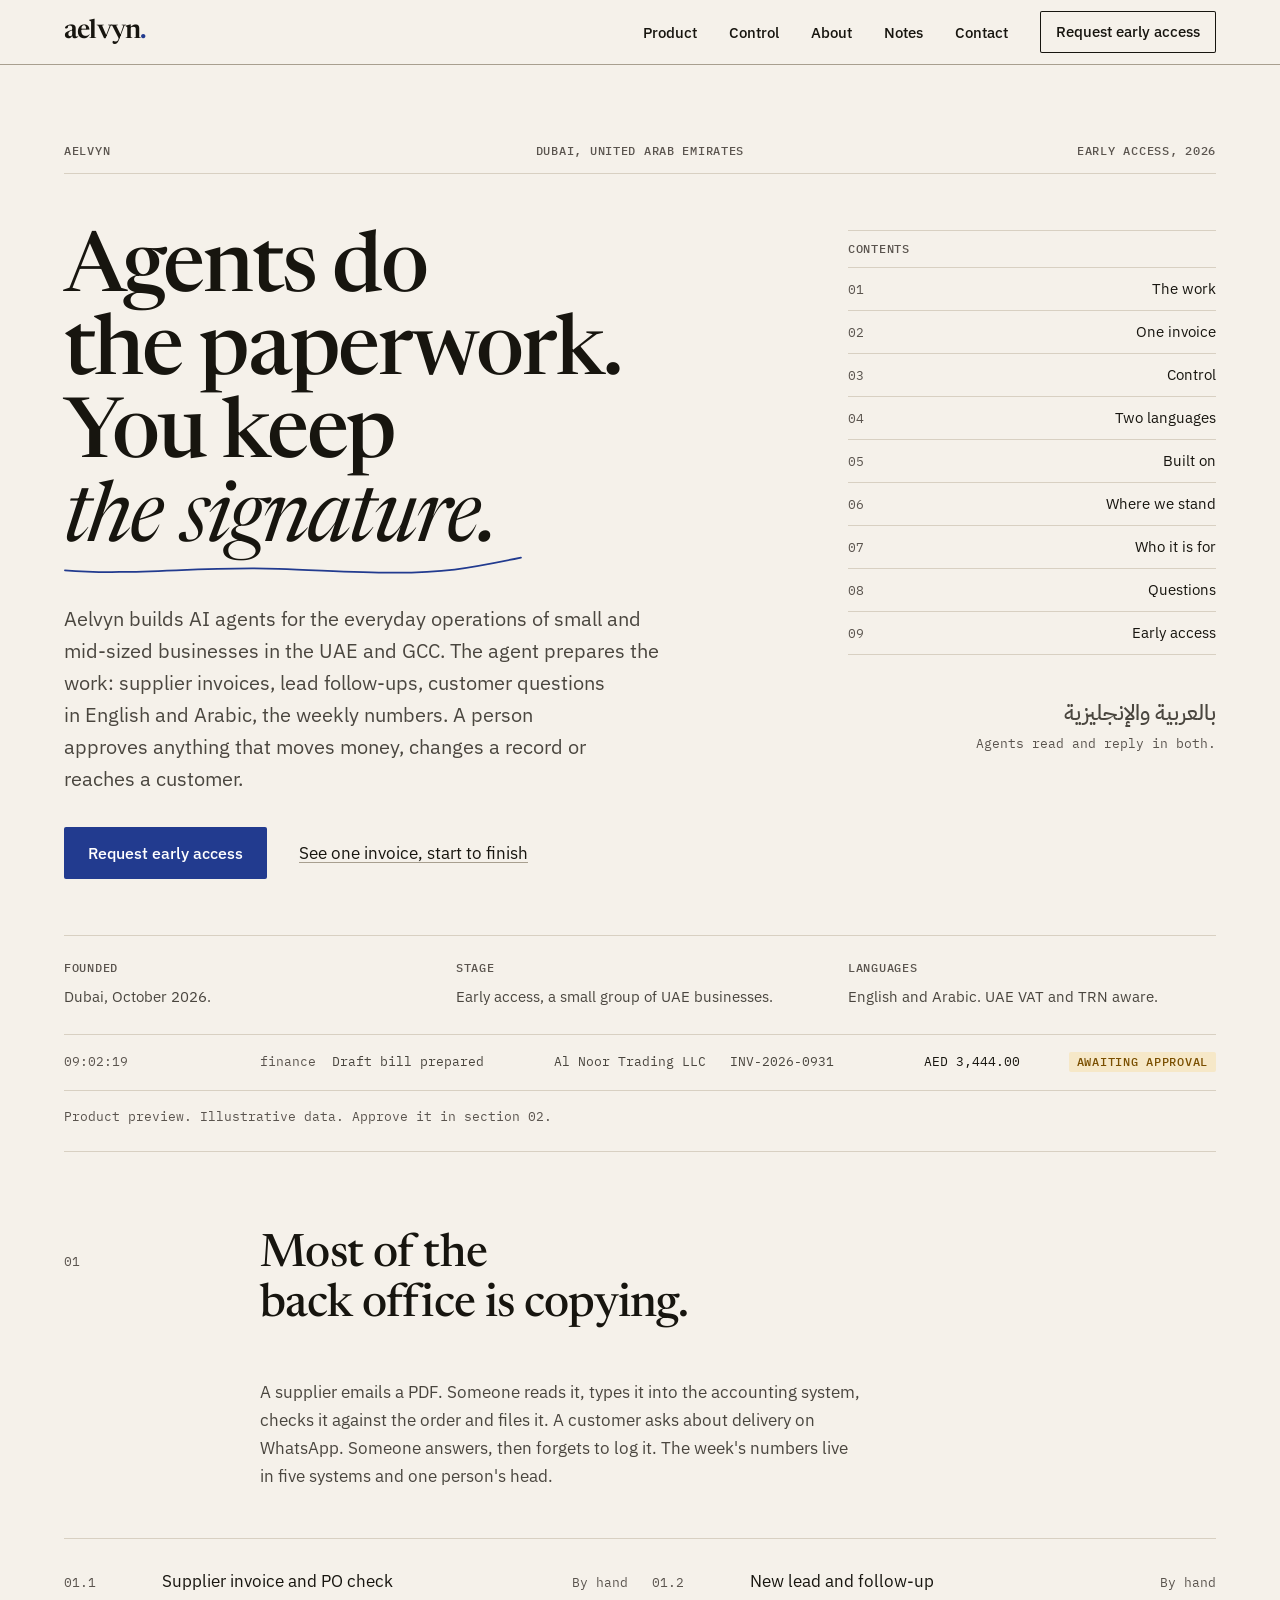
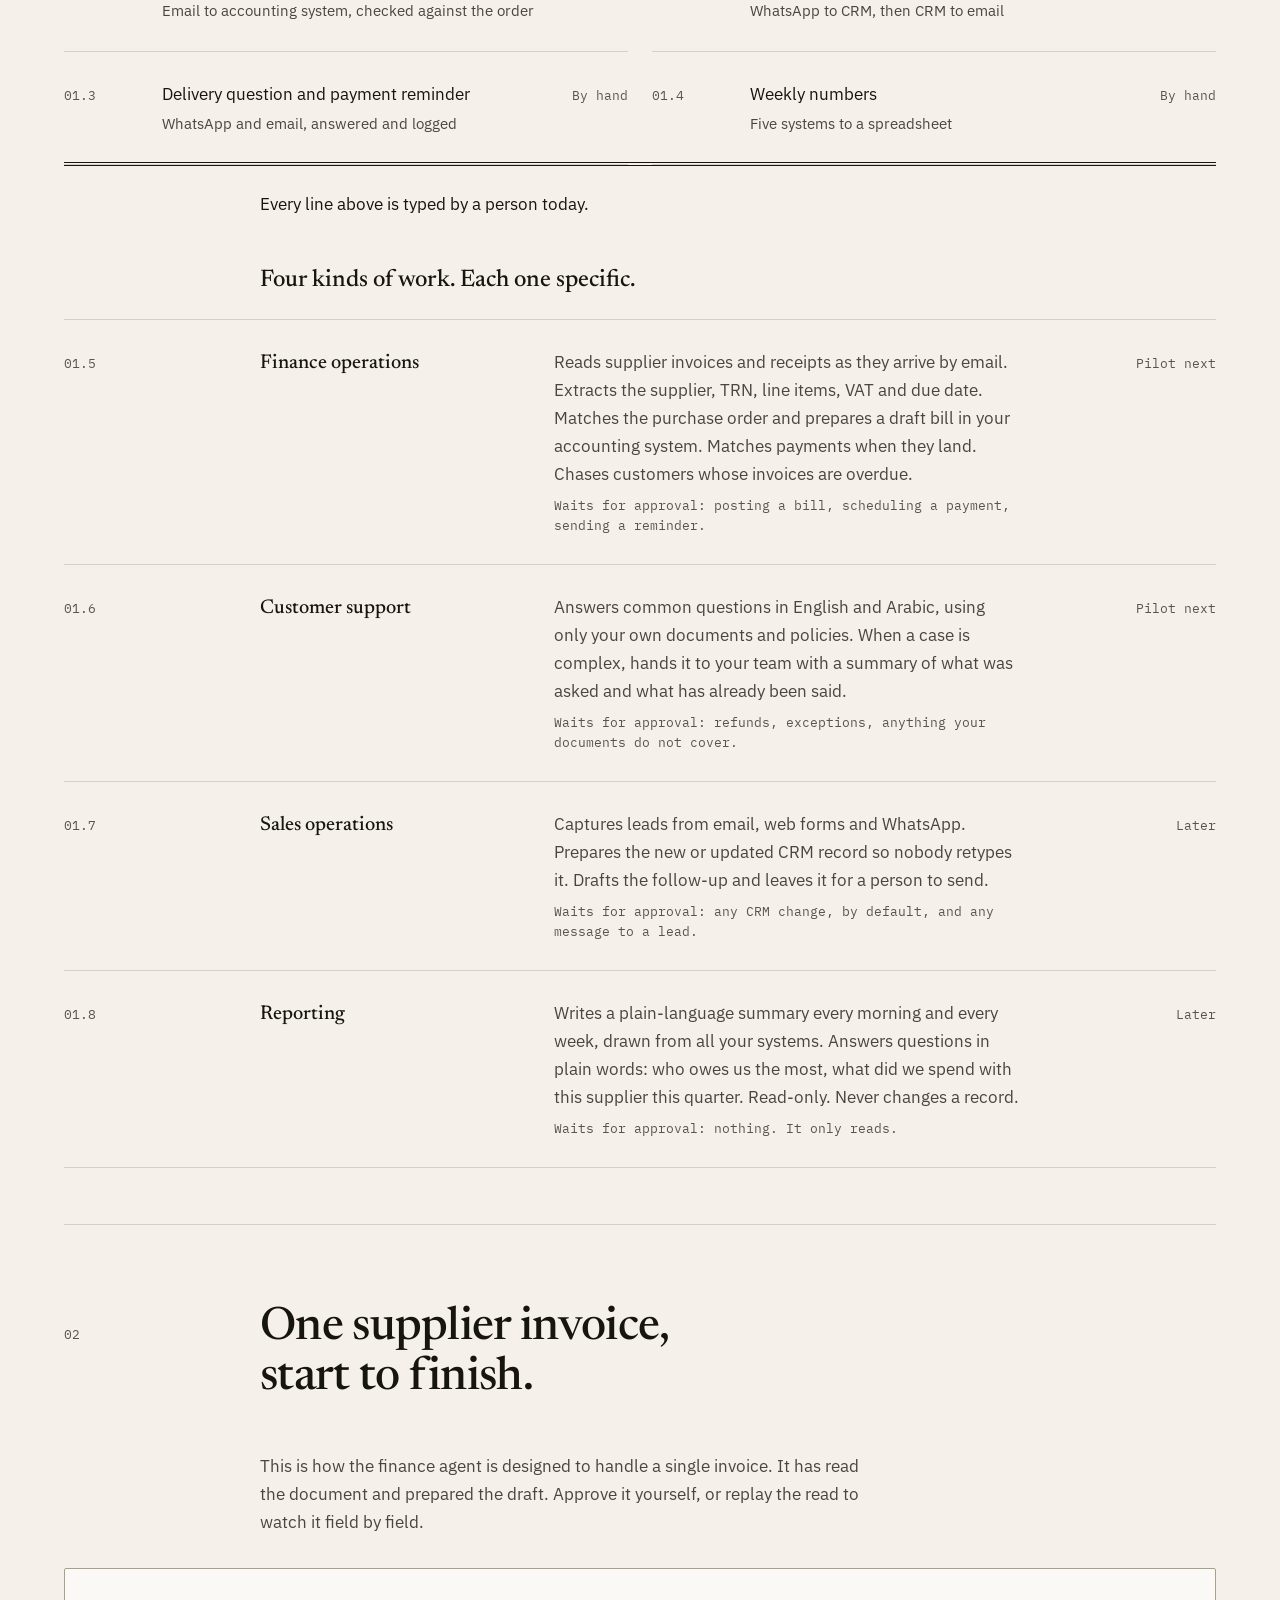
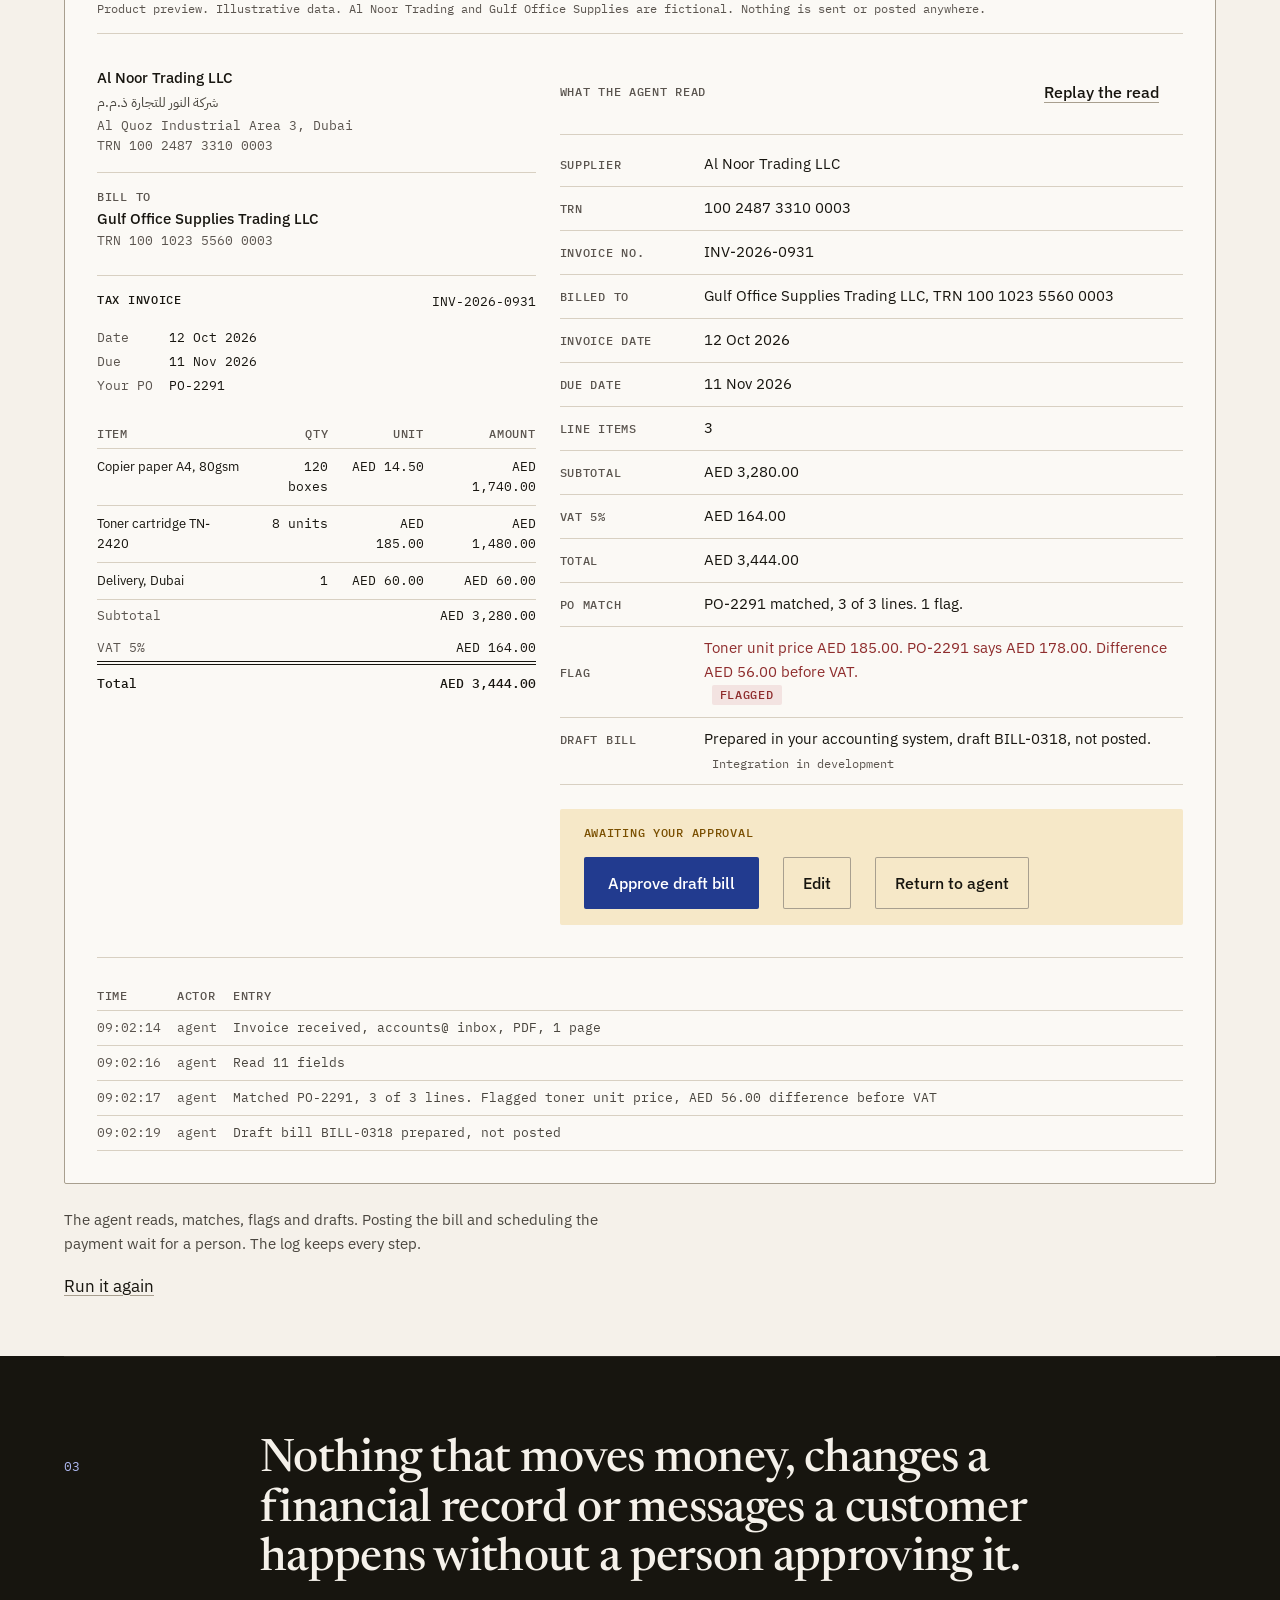
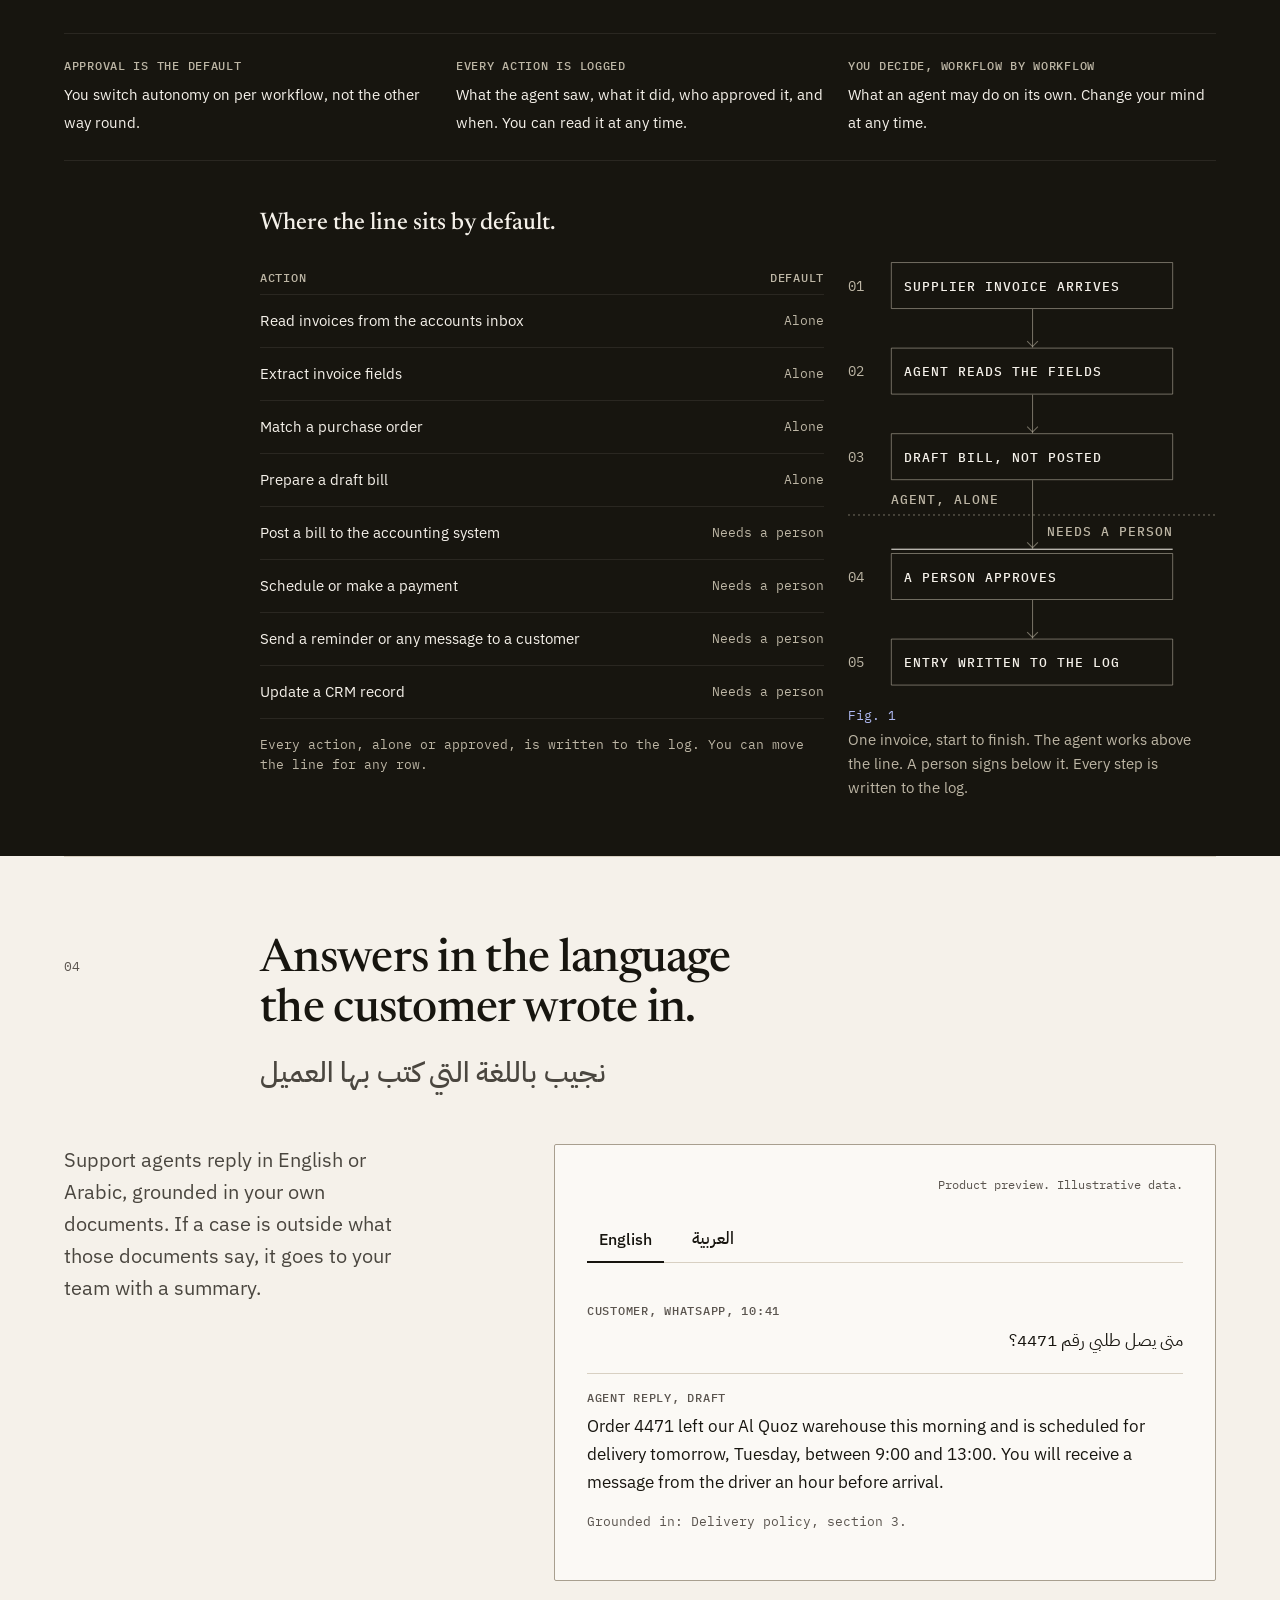
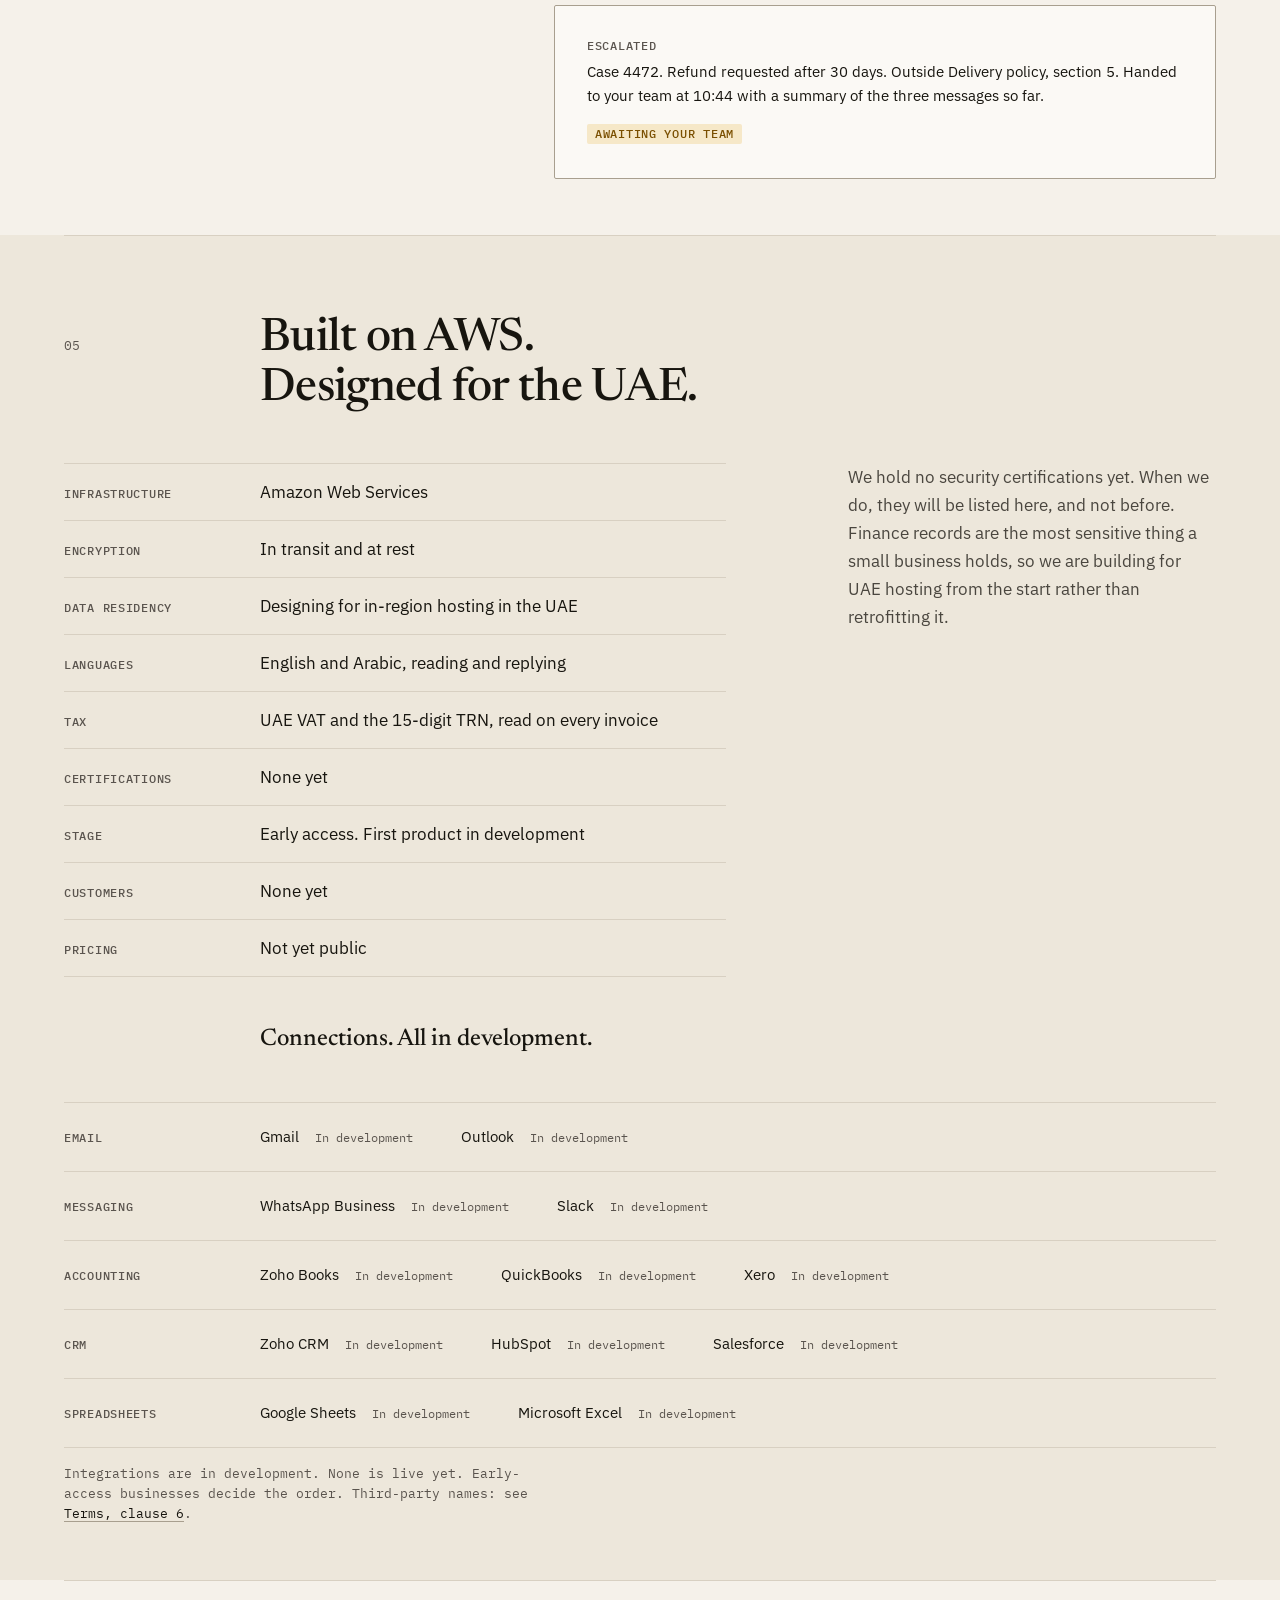
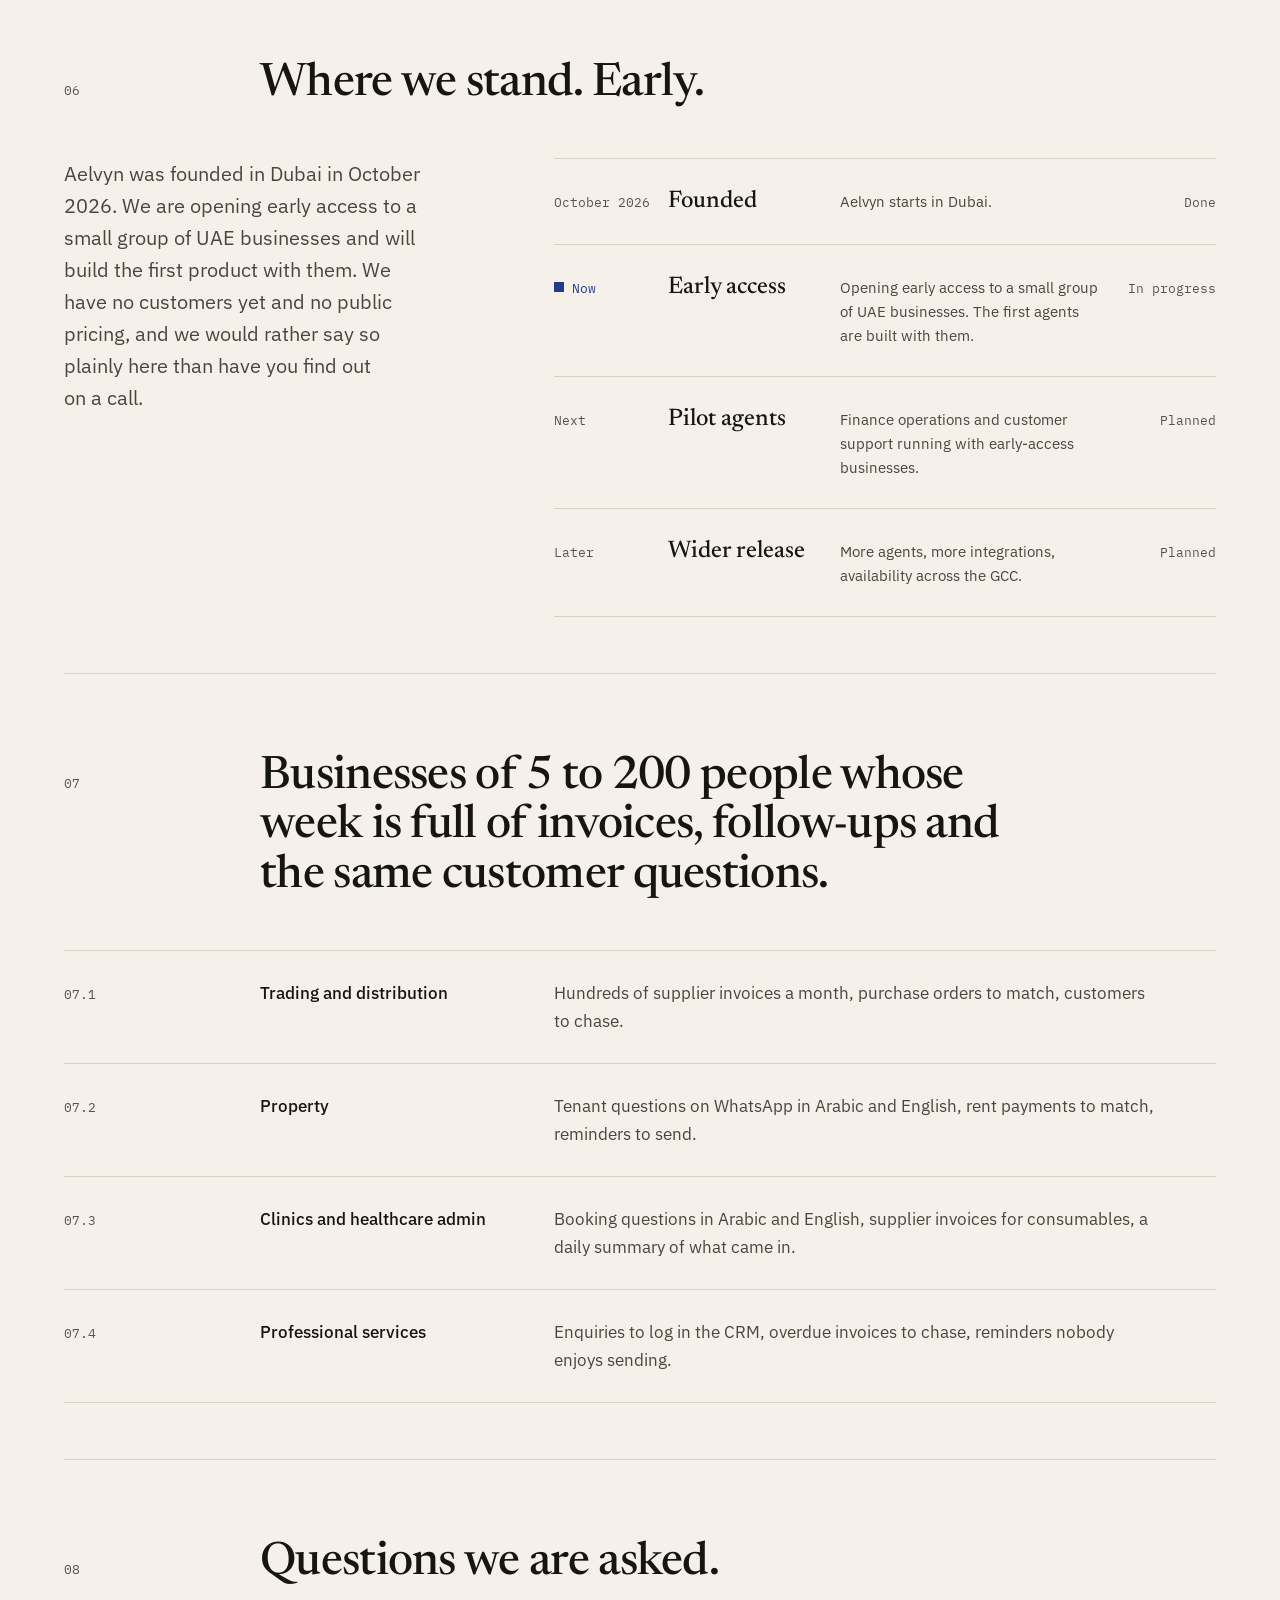
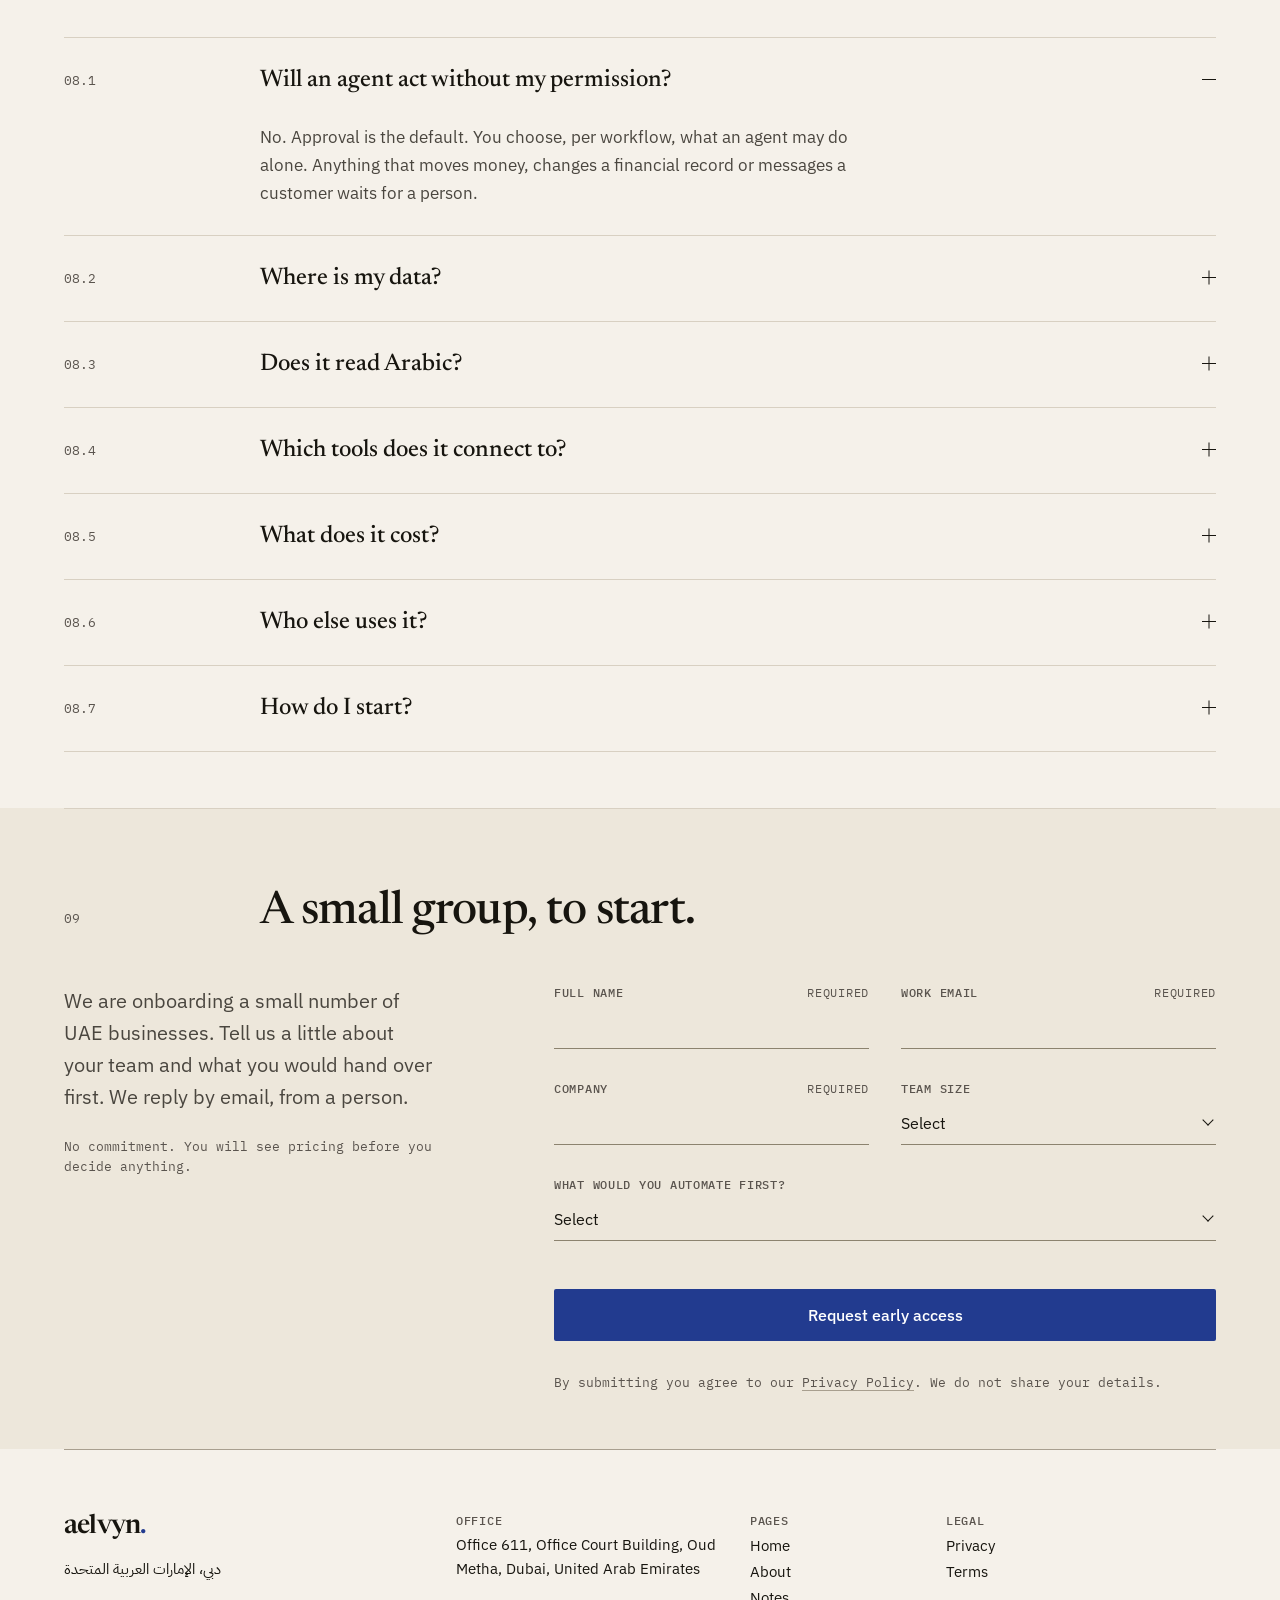
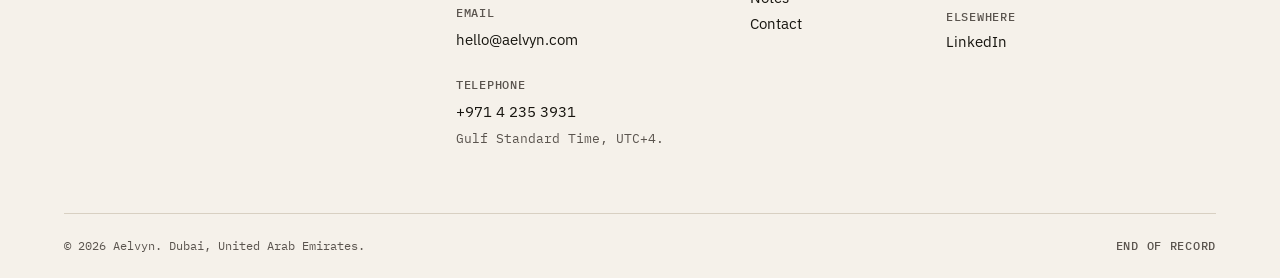
==== commit b949b4e0: "Rebuild website as an editorial ledger: new design system, interactive invoice demo, rewritten pages" ====
--- a/index.html
+++ b/index.html
@@ -1,360 +1,728 @@
 <!doctype html>
-<html lang="en">
+<html lang="en" class="no-js">
 <head>
   <meta charset="utf-8">
   <meta name="viewport" content="width=device-width, initial-scale=1">
-  <title>Aelvyn | AI agents for business operations</title>
-  <meta name="description" content="Aelvyn builds AI agents that automate repetitive work across finance, sales and customer support for small and growing businesses in the UAE and GCC.">
+  <title>Aelvyn, AI agents for business operations in the UAE</title>
+  <meta name="description" content="Aelvyn builds AI agents for the everyday operations of small and mid-sized businesses in the UAE and GCC. The agent prepares the work. A person approves anything that moves money, changes a record or reaches a customer.">
   <link rel="canonical" href="https://aelvyn.com/">
   <link rel="icon" href="assets/logo-mark.svg" type="image/svg+xml">
   <meta property="og:type" content="website">
-  <meta property="og:title" content="Aelvyn | AI agents for business operations">
-  <meta property="og:description" content="AI agents that take repetitive work off your team's plate: invoices, follow-ups, data entry and reporting. Built in Dubai for growing businesses.">
+  <meta property="og:title" content="Aelvyn, AI agents for business operations in the UAE">
+  <meta property="og:description" content="Agents do the paperwork. You keep the signature. AI agents for finance, sales, support and reporting, built in Dubai for small and mid-sized businesses.">
   <meta property="og:url" content="https://aelvyn.com/">
   <meta property="og:image" content="https://aelvyn.com/assets/og-image.png">
   <meta name="twitter:card" content="summary_large_image">
   <link rel="preconnect" href="https://fonts.googleapis.com">
   <link rel="preconnect" href="https://fonts.gstatic.com" crossorigin>
-  <link href="https://fonts.googleapis.com/css2?family=Inter:wght@400;500;600;700&display=swap" rel="stylesheet">
+  <link href="https://fonts.googleapis.com/css2?family=Newsreader:ital,opsz,wght@0,6..72,400..600;1,6..72,400&family=IBM+Plex+Sans:wght@400;500&family=IBM+Plex+Mono:wght@400;500&family=IBM+Plex+Sans+Arabic:wght@400;500&display=swap" rel="stylesheet">
   <link rel="stylesheet" href="styles.css">
+  <script>document.documentElement.classList.replace('no-js','js');</script>
   <script type="application/ld+json">
-  {
-    "@context": "https://schema.org",
-    "@type": "Organization",
-    "name": "Aelvyn",
-    "url": "https://aelvyn.com",
-    "logo": "https://aelvyn.com/assets/logo-mark.svg",
-    "email": "hello@aelvyn.com",
-    "telephone": "+971-4-235-3931",
-    "foundingDate": "2026",
-    "founder": { "@type": "Person", "name": "Guhan D V", "jobTitle": "Founder & CEO" },
-    "address": {
-      "@type": "PostalAddress",
-      "streetAddress": "Office 611, Office Court Building, Oud Metha",
-      "addressLocality": "Dubai",
-      "addressCountry": "AE"
-    },
-    "sameAs": ["https://www.linkedin.com/company/aelvyn"]
-  }
+  {"@context":"https://schema.org","@type":"Organization","name":"Aelvyn","url":"https://aelvyn.com/","logo":"https://aelvyn.com/assets/logo.svg","email":"hello@aelvyn.com","telephone":"+971 4 235 3931","foundingDate":"2026-10","address":{"@type":"PostalAddress","streetAddress":"Office 611, Office Court Building, Oud Metha","addressLocality":"Dubai","addressCountry":"AE"},"sameAs":["https://www.linkedin.com/company/aelvyn"]}
   </script>
 </head>
 <body>
+<a class="skip-link" href="#top">Skip to content</a>
 
 <header class="site-header">
-  <div class="container nav">
-    <a class="brand" href="index.html" aria-label="Aelvyn home"><img src="assets/logo-mark.svg" alt="">aelvyn</a>
-    <ul class="nav-links">
-      <li><a href="#product">Product</a></li>
-      <li><a href="#use-cases">Use cases</a></li>
-      <li><a href="about.html">About</a></li>
-      <li><a href="blog.html">Blog</a></li>
-      <li><a href="contact.html">Contact</a></li>
-      <li><a class="btn btn-primary" href="#early-access">Get early access</a></li>
+  <div class="container header-inner">
+    <a class="brand" href="index.html" aria-label="Aelvyn, home">
+      <span class="brand-word">aelvyn</span>
+    </a>
+    <nav class="nav" aria-label="Site">
+      <ul class="nav-list">
+        <li><a class="nav-link" href="index.html#the-work">Product</a></li>
+        <li><a class="nav-link" href="index.html#control">Control</a></li>
+        <li><a class="nav-link" href="about.html">About</a></li>
+        <li><a class="nav-link" href="blog.html">Notes</a></li>
+        <li><a class="nav-link" href="contact.html">Contact</a></li>
+      </ul>
+      <a class="btn btn-secondary" href="index.html#early-access">Request early access</a>
+      <button class="menu-btn" type="button" aria-expanded="false" aria-controls="nav-panel">Menu</button>
+    </nav>
+  </div>
+  <div class="nav-panel" id="nav-panel" role="navigation" aria-label="Site menu">
+    <ul>
+      <li><a class="nav-link" href="index.html#the-work">Product</a></li>
+      <li><a class="nav-link" href="index.html#control">Control</a></li>
+      <li><a class="nav-link" href="about.html">About</a></li>
+      <li><a class="nav-link" href="blog.html">Notes</a></li>
+      <li><a class="nav-link" href="contact.html">Contact</a></li>
     </ul>
+    <a class="btn btn-primary" href="index.html#early-access">Request early access</a>
   </div>
 </header>
 
-<main id="top">
-
-  <!-- Hero -->
-  <section class="hero">
-    <div class="container hero-grid">
-      <div>
-        <div class="badge">Early access now open in the UAE</div>
-        <h1 class="display">AI agents that handle the <span class="accent">busywork</span>, so your team can grow the business.</h1>
-        <p class="lead">Aelvyn agents take repetitive work off your plate across finance, sales and customer support. Invoices, follow-ups, data entry and reports run in the background, and a person approves every important step.</p>
-        <div class="hero-cta">
-          <a class="btn btn-primary" href="#early-access">Join early access</a>
-          <a class="btn btn-secondary" href="#walkthrough">See an agent at work</a>
-        </div>
-      </div>
-      <div>
-        <div class="app" aria-label="Preview of the Aelvyn app">
-          <div class="app-bar"><i></i><i></i><i></i><span>app.aelvyn.com</span></div>
-          <div class="app-body">
-            <nav class="app-side" aria-hidden="true">
-              <b><img src="assets/logo-mark.svg" alt="">aelvyn</b>
-              <a class="on" href="#product">Approvals <em>2</em></a>
-              <a href="#product">Agents</a>
-              <a href="#product">Activity</a>
-              <a href="#product">Integrations</a>
-              <a href="#product">Reports</a>
-            </nav>
-            <div class="app-main">
-              <h4>Waiting for your approval</h4>
-              <div class="approval">
-                <div class="meta">Collections agent · 2 min ago</div>
-                <strong style="color:var(--ink)">Payment reminder to Al Noor Trading</strong>
-                <div class="draft">Hi Fatima, a friendly reminder that invoice INV-1042 for AED 18,400 was due on 28 September. Could you share an expected payment date?</div>
-                <div class="acts"><span class="mini-btn pri">Approve and send</span><span class="mini-btn">Edit</span><span class="mini-btn">Skip</span></div>
+<main id="top" tabindex="-1">
+
+  <!-- Masthead -->
+  <section class="hero" aria-labelledby="hero-title">
+    <div class="container">
+      <div class="masthead" aria-hidden="true">
+        <span><span class="mast-full">Aelvyn</span><span class="mast-mobile">Aelvyn, Dubai, early access 2026</span></span>
+        <span>Dubai, United Arab Emirates</span>
+        <span>Early access, 2026</span>
+      </div>
+
+      <div class="grid hero-grid">
+        <div class="g1-7 hero-main">
+          <h1 class="display" id="hero-title"><span class="nw">Agents do</span><br><span class="nw">the paperwork.</span><br>You keep <em>the signature.<svg class="sig-stroke" viewBox="0 0 320 40" preserveAspectRatio="none" aria-hidden="true" focusable="false"><path d="M2 23 C 48 31, 96 17, 150 21 C 196 24, 236 31, 272 22 C 290 17, 304 11, 318 5"/></svg></em></h1>
+          <p class="lead">Aelvyn builds AI agents for the everyday operations of small and mid-sized businesses in the UAE and GCC. The agent prepares the work: supplier invoices, lead <span class="nw">follow-ups</span>, customer questions in English and Arabic, the weekly numbers. A person approves anything that moves money, changes a record or reaches a&nbsp;customer.</p>
+          <div class="btn-row">
+            <a class="btn btn-primary" href="#early-access">Request early access</a>
+            <a class="link hero-link" href="#one-invoice">See one invoice, start to finish</a>
+          </div>
+        </div>
+
+        <aside class="g9-12 hero-aside">
+          <nav class="contents" id="contents" aria-labelledby="contents-label">
+            <span class="label" id="contents-label">Contents</span>
+            <ol class="contents-list">
+              <li><a class="contents-link" href="#the-work"><span class="num">01</span><span>The work</span></a></li>
+              <li><a class="contents-link" href="#one-invoice"><span class="num">02</span><span>One invoice</span></a></li>
+              <li><a class="contents-link" href="#control"><span class="num">03</span><span>Control</span></a></li>
+              <li><a class="contents-link" href="#two-languages"><span class="num">04</span><span>Two languages</span></a></li>
+              <li><a class="contents-link" href="#built-on"><span class="num">05</span><span>Built on</span></a></li>
+              <li><a class="contents-link" href="#where-we-stand"><span class="num">06</span><span>Where we stand</span></a></li>
+              <li><a class="contents-link" href="#who-it-is-for"><span class="num">07</span><span>Who it is for</span></a></li>
+              <li><a class="contents-link" href="#questions"><span class="num">08</span><span>Questions</span></a></li>
+              <li><a class="contents-link" href="#early-access"><span class="num">09</span><span>Early access</span></a></li>
+            </ol>
+          </nav>
+          <div class="hero-ar">
+            <p class="ar-line" lang="ar" dir="rtl">بالعربية والإنجليزية</p>
+            <span class="mono">Agents read and reply in both.</span>
+          </div>
+        </aside>
+      </div>
+
+      <div class="grid facts">
+        <div class="g1-4 fact"><span class="label">Founded</span><span class="value">Dubai, October 2026.</span></div>
+        <div class="g5-8 fact"><span class="label">Stage</span><span class="value">Early access, a small group of UAE businesses.</span></div>
+        <div class="g9-12 fact"><span class="label">Languages</span><span class="value">English and Arabic. UAE VAT and TRN aware.</span></div>
+      </div>
+
+      <div class="grid ledger" role="group" aria-label="One line from the activity log, illustrative">
+        <span class="g1-2 ledger-time">09:02:19</span>
+        <span class="g3-5 ledger-entry"><span class="ledger-actor">finance</span>Draft bill prepared</span>
+        <span class="g6-10 ledger-doc"><span>Al Noor Trading LLC</span><span>INV-2026-0931</span><span class="ledger-amount">AED 3,444.00</span></span>
+        <span class="g11-12 ledger-status"><span class="chip chip-pending">Awaiting approval</span></span>
+      </div>
+      <p class="ledger-note mono">Product preview. Illustrative data. Approve it in section 02.</p>
+    </div>
+  </section>
+
+  <!-- 01 The work -->
+  <section class="section" id="the-work" aria-labelledby="h-work">
+    <div class="container">
+      <div class="grid head">
+        <span class="g1-2 num">01</span>
+        <h2 class="g3-12" id="h-work">Most of the back&nbsp;office is copying.</h2>
+      </div>
+
+      <div class="grid mb-6">
+        <p class="g3-10 body">A supplier emails a PDF. Someone reads it, types it into the accounting system, checks it against the order and files it. A customer asks about delivery on WhatsApp. Someone answers, then forgets to log it. The week's numbers live in five systems and one person's&nbsp;head.</p>
+      </div>
+
+      <div class="rows hoverable two-col" role="list">
+        <div class="grid row" role="listitem">
+          <span class="g1-2 num">01.1</span>
+          <span class="g3-5 row-title">Supplier invoice and PO check</span>
+          <span class="g6-10 row-desc">Email to accounting system, checked against the order</span>
+          <span class="g11-12 row-status mono">By hand</span>
+        </div>
+        <div class="grid row" role="listitem">
+          <span class="g1-2 num">01.2</span>
+          <span class="g3-5 row-title">New lead and <span class="nw">follow-up</span></span>
+          <span class="g6-10 row-desc">WhatsApp to CRM, then CRM to email</span>
+          <span class="g11-12 row-status mono">By hand</span>
+        </div>
+        <div class="grid row" role="listitem">
+          <span class="g1-2 num">01.3</span>
+          <span class="g3-5 row-title">Delivery question and payment reminder</span>
+          <span class="g6-10 row-desc">WhatsApp and email, answered and logged</span>
+          <span class="g11-12 row-status mono">By hand</span>
+        </div>
+        <div class="grid row" role="listitem">
+          <span class="g1-2 num">01.4</span>
+          <span class="g3-5 row-title">Weekly numbers</span>
+          <span class="g6-10 row-desc">Five systems to a spreadsheet</span>
+          <span class="g11-12 row-status mono">By hand</span>
+        </div>
+      </div>
+      <div class="grid double-rule total-line">
+        <p class="g3-12">Every line above is typed by a person today.</p>
+      </div>
+
+      <div class="grid mt-6 mb-3">
+        <h3 class="g3-12">Four kinds of work. Each one specific.</h3>
+      </div>
+      <div class="rows hoverable" role="list">
+        <div class="grid row" role="listitem">
+          <span class="g1-2 num">01.5</span>
+          <span class="g3-5 row-title serif serif-s">Finance operations</span>
+          <div class="g6-10 row-desc">
+            <p>Reads supplier invoices and receipts as they arrive by email. Extracts the supplier, TRN, line items, VAT and due date. Matches the purchase order and prepares a draft bill in your accounting system. Matches payments when they land. Chases customers whose invoices are overdue.</p>
+            <span class="mono">Waits for approval: posting a bill, scheduling a payment, sending a reminder.</span>
+          </div>
+          <span class="g11-12 row-status mono">Pilot next</span>
+        </div>
+        <div class="grid row" role="listitem">
+          <span class="g1-2 num">01.6</span>
+          <span class="g3-5 row-title serif serif-s">Customer support</span>
+          <div class="g6-10 row-desc">
+            <p>Answers common questions in English and Arabic, using only your own documents and policies. When a case is complex, hands it to your team with a summary of what was asked and what has already been said.</p>
+            <span class="mono">Waits for approval: refunds, exceptions, anything your documents do not cover.</span>
+          </div>
+          <span class="g11-12 row-status mono">Pilot next</span>
+        </div>
+        <div class="grid row" role="listitem">
+          <span class="g1-2 num">01.7</span>
+          <span class="g3-5 row-title serif serif-s">Sales operations</span>
+          <div class="g6-10 row-desc">
+            <p>Captures leads from email, web forms and WhatsApp. Prepares the new or updated CRM record so nobody retypes it. Drafts the follow-up and leaves it for a person to send.</p>
+            <span class="mono">Waits for approval: any CRM change, by default, and any message to a lead.</span>
+          </div>
+          <span class="g11-12 row-status mono">Later</span>
+        </div>
+        <div class="grid row" role="listitem">
+          <span class="g1-2 num">01.8</span>
+          <span class="g3-5 row-title serif serif-s">Reporting</span>
+          <div class="g6-10 row-desc">
+            <p>Writes a plain-language summary every morning and every week, drawn from all your systems. Answers questions in plain words: who owes us the most, what did we spend with this supplier this quarter. Read-only. Never changes a record.</p>
+            <span class="mono">Waits for approval: nothing. It only reads.</span>
+          </div>
+          <span class="g11-12 row-status mono">Later</span>
+        </div>
+      </div>
+    </div>
+  </section>
+
+  <!-- 02 One invoice -->
+  <section class="section" id="one-invoice" aria-labelledby="h-invoice">
+    <div class="container">
+      <div class="grid head">
+        <span class="g1-2 num">02</span>
+        <h2 class="g3-12" id="h-invoice">One supplier invoice, start to finish.</h2>
+      </div>
+      <div class="grid preview-intro">
+        <p class="g3-10 body">This is how the finance agent is designed to handle a single invoice. It has read the document and prepared the draft. Approve it yourself, or replay the read to watch it field by field.</p>
+      </div>
+
+      <div class="sheet invoice-sheet" id="invoice-demo">
+        <p class="sheet-note">Product preview. Illustrative data. Al Noor Trading and Gulf Office Supplies are fictional. Nothing is sent or posted anywhere.</p>
+
+        <div class="grid invoice-grid">
+          <!-- The rendered invoice -->
+          <article class="g1-5 invoice" aria-label="Supplier invoice, illustrative">
+            <div class="invoice-head">
+              <span data-doc="supplier">
+                <span class="supplier">Al Noor Trading LLC</span>
+                <span class="supplier-ar" lang="ar" dir="rtl">شركة النور للتجارة ذ.م.م</span>
+              </span>
+              <span class="mono">Al Quoz Industrial Area 3, Dubai</span>
+              <span class="mono" data-doc="trn">TRN 100 2487 3310 0003</span>
+              <div class="bill-to" data-doc="buyer">
+                <span class="label">Bill to</span>
+                <span class="buyer">Gulf Office Supplies Trading LLC</span>
+                <span class="mono">TRN 100 1023 5560 0003</span>
               </div>
-              <div class="feed">
-                <h4 style="margin-bottom:4px">Today</h4>
-                <div class="row"><span>12 supplier invoices entered</span><span class="tag tag-done">Done</span></div>
-                <div class="row"><span>4 new leads added to CRM</span><span class="tag tag-done">Done</span></div>
-                <div class="row"><span>9 customer questions answered</span><span class="tag tag-done">Done</span></div>
+            </div>
+            <div class="invoice-title">
+              <span class="label">Tax invoice</span>
+              <span class="mono ink" data-doc="invoice">INV-2026-0931</span>
+            </div>
+            <dl class="invoice-meta">
+              <dt>Date</dt><dd data-doc="date">12 Oct 2026</dd>
+              <dt>Due</dt><dd data-doc="due">11 Nov 2026</dd>
+              <dt>Your PO</dt><dd data-doc="po">PO-2291</dd>
+            </dl>
+            <table class="invoice-lines">
+              <thead>
+                <tr><th scope="col">Item</th><th scope="col" class="r">Qty</th><th scope="col" class="r">Unit</th><th scope="col" class="r">Amount</th></tr>
+              </thead>
+              <tbody data-doc="lines">
+                <tr><td class="item">Copier paper A4, 80gsm</td><td class="r" data-label="Qty">120 boxes</td><td class="r" data-label="Unit">AED 14.50</td><td class="r" data-label="Amount">AED 1,740.00</td></tr>
+                <tr><td class="item">Toner cartridge TN-2420</td><td class="r" data-label="Qty">8 units</td><td class="r" data-label="Unit">AED 185.00</td><td class="r" data-label="Amount">AED 1,480.00</td></tr>
+                <tr><td class="item">Delivery, Dubai</td><td class="r" data-label="Qty">1</td><td class="r" data-label="Unit">AED 60.00</td><td class="r" data-label="Amount">AED 60.00</td></tr>
+              </tbody>
+              <tfoot>
+                <tr data-doc="subtotal"><td colspan="3">Subtotal</td><td class="r">AED 3,280.00</td></tr>
+                <tr data-doc="vat"><td colspan="3">VAT 5%</td><td class="r">AED 164.00</td></tr>
+                <tr class="total" data-doc="total"><td colspan="3">Total</td><td class="r">AED 3,444.00</td></tr>
+              </tfoot>
+            </table>
+          </article>
+
+          <!-- What the agent read -->
+          <div class="g6-12">
+            <div class="record-head">
+              <span class="label">What the agent read</span>
+              <button class="btn btn-secondary js-only" type="button" id="read-btn">Replay the read</button>
+            </div>
+            <dl class="record" id="record">
+              <div class="rec"><dt>Supplier</dt><dd data-field="supplier"><span class="val in">Al Noor Trading LLC</span></dd></div>
+              <div class="rec"><dt>TRN</dt><dd data-field="trn"><span class="val in">100 2487 3310 0003</span></dd></div>
+              <div class="rec"><dt>Invoice no.</dt><dd data-field="invoice"><span class="val in">INV-2026-0931</span></dd></div>
+              <div class="rec"><dt>Billed to</dt><dd data-field="buyer"><span class="val in">Gulf Office Supplies Trading LLC, TRN 100 1023 5560 0003</span></dd></div>
+              <div class="rec"><dt>Invoice date</dt><dd data-field="date"><span class="val in">12 Oct 2026</span></dd></div>
+              <div class="rec"><dt>Due date</dt><dd data-field="due"><span class="val in">11 Nov 2026</span></dd></div>
+              <div class="rec"><dt>Line items</dt><dd data-field="lines"><span class="val in">3</span></dd></div>
+              <div class="rec"><dt>Subtotal</dt><dd data-field="subtotal"><span class="val in">AED 3,280.00</span></dd></div>
+              <div class="rec"><dt>VAT 5%</dt><dd data-field="vat"><span class="val in">AED 164.00</span></dd></div>
+              <div class="rec"><dt>Total</dt><dd data-field="total" id="rec-total"><span class="val in">AED 3,444.00</span></dd></div>
+              <div class="rec"><dt>PO match</dt><dd data-field="po"><span class="val in">PO-2291 matched, 3 of 3 lines. 1 flag.</span></dd></div>
+              <div class="rec"><dt>Flag</dt><dd class="is-flag" data-field="lines"><span class="val in">Toner unit price AED 185.00. PO-2291 says AED 178.00. Difference AED 56.00 before VAT.</span><span class="chip chip-declined">Flagged</span></dd></div>
+              <div class="rec"><dt>Draft bill</dt><dd data-field="total"><span class="val in">Prepared in your accounting system, draft BILL-0318, not posted.</span><span class="indev">Integration in development</span></dd></div>
+            </dl>
+
+            <div class="approval-bar" id="approval-bar" role="group" aria-labelledby="approval-label">
+              <span class="label" id="approval-label" aria-live="polite">Awaiting your approval</span>
+              <div class="btn-row js-only">
+                <button class="btn btn-primary" type="button" id="approve-btn">Approve draft bill</button>
+                <button class="btn btn-secondary" type="button" id="edit-btn">Edit</button>
+                <button class="btn btn-secondary" type="button" id="return-btn">Return to agent</button>
               </div>
-            </div>
-          </div>
-        </div>
-        <p class="caption">Product preview. Names and figures are illustrative.</p>
-      </div>
-    </div>
-  </section>
-
-  <!-- Integrations -->
-  <div class="logos">
-    <div class="container">
-      <p>Designed to connect with the tools growing businesses already use</p>
-      <div class="chips">
-        <span class="chip">Gmail</span><span class="chip">Outlook</span><span class="chip">WhatsApp Business</span>
-        <span class="chip">Zoho Books</span><span class="chip">QuickBooks</span><span class="chip">Xero</span>
-        <span class="chip">Zoho CRM</span><span class="chip">HubSpot</span><span class="chip">Salesforce</span>
-        <span class="chip">Google Sheets</span><span class="chip">Microsoft Excel</span><span class="chip">Slack</span>
-      </div>
-      <p class="caption">Integrations are in development. Product names are trademarks of their respective owners.</p>
-    </div>
-  </div>
-
-  <!-- Problem -->
-  <section class="band">
-    <div class="container split">
-      <div>
-        <span class="eyebrow">The problem</span>
-        <h2>Growing teams are buried in manual work.</h2>
-        <p class="lead">Small and mid-sized businesses run on a patchwork of email, spreadsheets, accounting software, CRMs and WhatsApp. People spend hours every week moving information between them by hand.</p>
-      </div>
-      <ul class="problem-list">
-        <li><svg viewBox="0 0 24 24" fill="none" stroke="currentColor" stroke-width="2" stroke-linecap="round" stroke-linejoin="round"><circle cx="12" cy="12" r="9"/><path d="M12 7v5l3 2"/></svg><span>Copying invoice and order details from email into accounting tools</span></li>
-        <li><svg viewBox="0 0 24 24" fill="none" stroke="currentColor" stroke-width="2" stroke-linecap="round" stroke-linejoin="round"><circle cx="12" cy="12" r="9"/><path d="M12 7v5l3 2"/></svg><span>Chasing payments and leads with manual follow-ups that slip through the cracks</span></li>
-        <li><svg viewBox="0 0 24 24" fill="none" stroke="currentColor" stroke-width="2" stroke-linecap="round" stroke-linejoin="round"><circle cx="12" cy="12" r="9"/><path d="M12 7v5l3 2"/></svg><span>Answering the same customer questions in English and Arabic all day</span></li>
-        <li><svg viewBox="0 0 24 24" fill="none" stroke="currentColor" stroke-width="2" stroke-linecap="round" stroke-linejoin="round"><circle cx="12" cy="12" r="9"/><path d="M12 7v5l3 2"/></svg><span>Building weekly reports from five different systems</span></li>
-      </ul>
-    </div>
-  </section>
-
-  <!-- Product -->
-  <section id="product">
-    <div class="container">
-      <div class="center">
-        <span class="eyebrow">What Aelvyn does</span>
-        <h2>One AI workforce for your everyday operations</h2>
-        <p class="lead">Each Aelvyn agent owns one job, connects to the tools you already use and does that job from start to finish.</p>
-      </div>
-      <div class="grid grid-4">
-        <div class="card">
-          <div class="icon"><svg viewBox="0 0 24 24" fill="none" stroke="currentColor" stroke-width="2" stroke-linecap="round" stroke-linejoin="round"><rect x="4" y="3" width="16" height="18" rx="2"/><path d="M8 7h8M8 11h8M8 15h5"/></svg></div>
-          <h3>Finance operations</h3>
-          <p>Reads invoices and receipts from email, enters them into your accounting system, matches payments and chases overdue accounts.</p>
-        </div>
-        <div class="card">
-          <div class="icon"><svg viewBox="0 0 24 24" fill="none" stroke="currentColor" stroke-width="2" stroke-linecap="round" stroke-linejoin="round"><path d="M3 17l6-6 4 4 8-8"/><path d="M14 7h7v7"/></svg></div>
-          <h3>Sales operations</h3>
-          <p>Captures leads from email, web forms and WhatsApp, keeps your CRM up to date and sends timely, personal follow-ups.</p>
-        </div>
-        <div class="card">
-          <div class="icon"><svg viewBox="0 0 24 24" fill="none" stroke="currentColor" stroke-width="2" stroke-linecap="round" stroke-linejoin="round"><path d="M21 15a2 2 0 0 1-2 2H7l-4 4V5a2 2 0 0 1 2-2h14a2 2 0 0 1 2 2z"/></svg></div>
-          <h3>Customer support</h3>
-          <p>Answers common questions in English and Arabic using your own policies and documents, and passes complex cases to your team.</p>
-        </div>
-        <div class="card">
-          <div class="icon"><svg viewBox="0 0 24 24" fill="none" stroke="currentColor" stroke-width="2" stroke-linecap="round" stroke-linejoin="round"><path d="M4 20V10M10 20V4M16 20v-7M22 20H2"/></svg></div>
-          <h3>Reporting</h3>
-          <p>Sends plain-language daily and weekly summaries pulled from all your systems, and answers questions like "who owes us the most?"</p>
-        </div>
-      </div>
-    </div>
-  </section>
-
-  <!-- Walkthrough -->
-  <section id="walkthrough" class="band">
-    <div class="container">
-      <div class="center">
-        <span class="eyebrow">See an agent at work</span>
-        <h2>One supplier invoice, start to finish</h2>
-        <p class="lead">Here is how the finance agent is designed to handle a single invoice. You stay in control of the step that matters.</p>
-      </div>
-      <ol class="flow">
-        <li><time>09:02</time><span class="dot"></span><div class="txt"><span class="who">Aelvyn agent</span><strong>Spots a new invoice in the accounts inbox</strong>A PDF from a supplier arrives at accounts@yourcompany.com.</div></li>
-        <li><time>09:02</time><span class="dot"></span><div class="txt"><span class="who">Aelvyn agent</span><strong>Reads the invoice</strong>Extracts supplier, TRN, line items, VAT and due date, in English or Arabic.</div></li>
-        <li><time>09:03</time><span class="dot"></span><div class="txt"><span class="who">Aelvyn agent</span><strong>Checks it against your records</strong>Matches the purchase order and flags anything unusual, such as a price change or a possible duplicate.</div></li>
-        <li><time>09:03</time><span class="dot"></span><div class="txt"><span class="who">Aelvyn agent</span><strong>Prepares the bill in your accounting system</strong>Creates a draft bill with the right account codes and attaches the original PDF.</div></li>
-        <li><time>09:40</time><span class="dot"></span><div class="txt"><span class="who you">You</span><strong>Review and approve in one click</strong>Everything is laid out side by side. Approve, edit or reject.</div></li>
-        <li><time>09:40</time><span class="dot"></span><div class="txt"><span class="who">Aelvyn agent</span><strong>Posts the bill and schedules payment</strong>The bill is posted, the due date is tracked and the activity log records every step.</div></li>
-      </ol>
-    </div>
-  </section>
-
-  <!-- Use cases -->
-  <section id="use-cases">
-    <div class="container">
-      <div class="center">
-        <span class="eyebrow">Use cases</span>
-        <h2>Built for the way UAE businesses work</h2>
-        <p class="lead">We are starting with businesses that handle high volumes of routine paperwork and customer messages.</p>
-      </div>
-      <div class="grid grid-4">
-        <div class="card case">
-          <h3>Trading and distribution</h3>
-          <p>Supplier invoices, purchase orders, delivery notes and customer statements in high volume.</p>
-          <div class="eg">Example: enter 300 supplier invoices a month and chase overdue customer payments automatically.</div>
-        </div>
-        <div class="card case">
-          <h3>Real estate and property</h3>
-          <p>Tenant enquiries, rent reminders, cheque tracking and maintenance requests.</p>
-          <div class="eg">Example: answer tenant questions on WhatsApp and remind tenants before cheques are due.</div>
-        </div>
-        <div class="card case">
-          <h3>Clinics and healthcare admin</h3>
-          <p>Appointment questions, insurance paperwork and patient follow-ups.</p>
-          <div class="eg">Example: reply to booking questions in Arabic and English and prepare daily admin summaries.</div>
-        </div>
-        <div class="card case">
-          <h3>Professional services</h3>
-          <p>Client onboarding, timesheets, invoicing and document collection.</p>
-          <div class="eg">Example: collect missing client documents and send invoice reminders without manual chasing.</div>
-        </div>
-      </div>
-    </div>
-  </section>
-
-  <!-- How it works -->
-  <section id="how" class="band">
-    <div class="container">
-      <div class="center">
-        <span class="eyebrow">How it works</span>
-        <h2>From busywork to automated in four steps</h2>
-      </div>
-      <div class="grid grid-4">
-        <div class="card"><div class="step-num">1</div><h3>Connect</h3><p>Link your email, accounting, CRM and messaging tools securely. No software to install.</p></div>
-        <div class="card"><div class="step-num">2</div><h3>Describe</h3><p>Tell Aelvyn what you want done in plain English. No code or complex setup.</p></div>
-        <div class="card"><div class="step-num">3</div><h3>Approve</h3><p>Agents do the work and ask for your sign-off on anything sensitive before acting.</p></div>
-        <div class="card"><div class="step-num">4</div><h3>Improve</h3><p>Agents learn from your corrections and get more useful every week.</p></div>
-      </div>
-    </div>
-  </section>
-
-  <!-- Trust -->
-  <section id="trust">
-    <div class="container">
-      <div class="center">
-        <span class="eyebrow">Built responsibly</span>
-        <h2>Designed for trust from day one</h2>
-        <p class="lead">Automating business operations means handling sensitive data. These principles shape how we build Aelvyn.</p>
-      </div>
-      <div class="grid grid-3">
-        <div class="card">
-          <div class="icon"><svg viewBox="0 0 24 24" fill="none" stroke="currentColor" stroke-width="2" stroke-linecap="round" stroke-linejoin="round"><path d="M20 6L9 17l-5-5"/></svg></div>
-          <h3>Human in the loop</h3>
-          <p>Payments, customer-facing messages and data changes always wait for your approval. Every action is logged.</p>
-        </div>
-        <div class="card">
-          <div class="icon"><svg viewBox="0 0 24 24" fill="none" stroke="currentColor" stroke-width="2" stroke-linecap="round" stroke-linejoin="round"><rect x="4" y="11" width="16" height="10" rx="2"/><path d="M8 11V7a4 4 0 0 1 8 0v4"/></svg></div>
-          <h3>Secure cloud foundation</h3>
-          <p>We build on AWS, with data encrypted in transit and at rest, and we are designing for in-region hosting in the UAE.</p>
-        </div>
-        <div class="card">
-          <div class="icon"><svg viewBox="0 0 24 24" fill="none" stroke="currentColor" stroke-width="2" stroke-linecap="round" stroke-linejoin="round"><circle cx="12" cy="12" r="9"/><path d="M3 12h18M12 3a14 14 0 0 1 0 18M12 3a14 14 0 0 0 0 18"/></svg></div>
-          <h3>Made for the region</h3>
-          <p>Bilingual English and Arabic, with UAE VAT, TRNs and local business practices built in.</p>
-        </div>
-      </div>
-    </div>
-  </section>
-
-  <!-- Roadmap -->
-  <section class="band">
-    <div class="container">
-      <div class="center">
-        <span class="eyebrow">Where we are</span>
-        <h2>Our roadmap</h2>
-        <p class="lead">Aelvyn is an early-stage company. Here is what we are working on.</p>
-      </div>
-      <div class="roadmap">
-        <div class="card"><div class="when">October 2026 · Done</div><h3>Company founded</h3><p>Aelvyn starts in Dubai with a focus on operations automation for SMEs.</p></div>
-        <div class="card now"><div class="when">Now</div><h3>Early access</h3><p>Talking with UAE businesses to map their workflows and shape the first agents.</p></div>
-        <div class="card"><div class="when">Next</div><h3>Pilot agents</h3><p>Finance and customer support agents running with early-access customers.</p></div>
-        <div class="card"><div class="when">Later</div><h3>More agents and tools</h3><p>Sales and reporting agents, more integrations and wider GCC availability.</p></div>
-      </div>
-    </div>
-  </section>
-
-  <!-- FAQ -->
-  <section id="faq">
-    <div class="container">
-      <div class="center">
-        <span class="eyebrow">FAQ</span>
-        <h2>Questions we hear often</h2>
-      </div>
-      <div class="faq">
-        <details><summary>Who is Aelvyn for?</summary><p>Small and mid-sized businesses in the UAE and GCC, typically 5 to 200 people, whose teams spend a lot of time on invoices, follow-ups, customer messages and reports.</p></details>
-        <details><summary>Will the agents do things without my permission?</summary><p>No. You decide what each agent may do on its own. Anything sensitive, such as sending a message to a customer, changing financial records or scheduling a payment, waits for your approval by default.</p></details>
-        <details><summary>Is my data safe?</summary><p>We build on AWS with encryption in transit and at rest, and access limited to what each agent needs. We do not sell your data or use it to train models for other customers. We are designing for in-region hosting in the UAE.</p></details>
-        <details><summary>Does it work in Arabic?</summary><p>Yes. English and Arabic support is a core design goal, for reading documents and for replying to customers.</p></details>
-        <details><summary>Which tools does Aelvyn connect to?</summary><p>We are building integrations for common email, accounting, CRM and messaging tools, including Gmail, Outlook, WhatsApp Business, Zoho Books, QuickBooks and Xero. Early-access customers help decide what comes first.</p></details>
-        <details><summary>How much will it cost?</summary><p>We will share pricing with early-access customers before any commitment. Our aim is simple monthly plans that cost far less than the hours they save.</p></details>
-        <details><summary>How do I get started?</summary><p>Request early access below. We will set up a short call to understand your workflows and see whether Aelvyn is a good fit.</p></details>
-      </div>
-    </div>
-  </section>
-
-  <!-- Early access -->
-  <section id="early-access" class="band">
-    <div class="container center">
-      <span class="eyebrow">Early access</span>
-      <h2>Be one of our first customers</h2>
-      <p class="lead">We are onboarding a small number of businesses for early access. Tell us a little about your team and we will be in touch within two working days.</p>
-      <form class="wl-form" id="wl-form">
-        <label>Full name<input name="name" required autocomplete="name"></label>
-        <label>Work email<input name="email" type="email" required autocomplete="email"></label>
-        <label>Company<input name="company" required autocomplete="organization"></label>
-        <label>Team size
-          <select name="size" required>
-            <option value="">Select</option>
-            <option>1 to 10</option><option>11 to 50</option><option>51 to 200</option><option>200+</option>
-          </select>
-        </label>
-        <label class="full">What would you automate first?
-          <select name="area">
-            <option>Finance operations</option><option>Sales operations</option>
-            <option>Customer support</option><option>Reporting</option><option>Something else</option>
-          </select>
-        </label>
-        <button class="btn btn-primary full" type="submit">Request early access</button>
-        <div class="form-ok" id="form-ok">Thank you. We have received your request and will be in touch soon.</div>
-        <p class="form-note">By submitting, you agree to our <a href="privacy.html">Privacy Policy</a>. We never share your details.</p>
-      </form>
+              <div class="return-line" id="return-line" hidden>
+                <label for="return-reason">Reason (optional)</label>
+                <input type="text" id="return-reason" maxlength="120" autocomplete="off">
+                <button class="btn btn-secondary" type="button" id="return-confirm">Confirm return</button>
+              </div>
+            </div>
+          </div>
+        </div>
+
+        <!-- The activity log runs the full width of the sheet, a ledger under the document and the record -->
+        <div class="grid log-grid">
+          <div class="g1-12">
+            <table class="log" id="log" aria-live="polite" aria-relevant="additions">
+              <caption class="visually-hidden">Activity log</caption>
+              <thead>
+                <tr><th scope="col">Time</th><th scope="col">Actor</th><th scope="col">Entry</th></tr>
+              </thead>
+              <tbody>
+                <tr><td class="t">09:02:14</td><td class="who">agent</td><td>Invoice received, accounts@ inbox, PDF, 1 page</td></tr>
+                <tr><td class="t">09:02:16</td><td class="who">agent</td><td>Read 11 fields</td></tr>
+                <tr><td class="t">09:02:17</td><td class="who">agent</td><td>Matched PO-2291, 3 of 3 lines. Flagged toner unit price, AED 56.00 difference before VAT</td></tr>
+                <tr><td class="t">09:02:19</td><td class="who">agent</td><td>Draft bill BILL-0318 prepared, not posted</td></tr>
+              </tbody>
+            </table>
+          </div>
+        </div>
+      </div>
+
+      <p class="sheet-caption">The agent reads, matches, flags and drafts. Posting the bill and scheduling the payment wait for a person. The log keeps every step.</p>
+      <p class="sheet-reset js-only"><a class="link" href="#invoice-demo" id="reset-link">Run it again</a></p>
+    </div>
+  </section>
+
+  <!-- 03 Control -->
+  <section class="section on-ink" id="control" aria-labelledby="h-control">
+    <div class="container">
+      <div class="grid head">
+        <span class="g1-2 num">03</span>
+        <h2 class="g3-12 statement" id="h-control">Nothing that moves money, changes a financial record or messages a customer happens without a person approving it.</h2>
+      </div>
+
+      <div class="grid facts">
+        <div class="g1-4 fact"><span class="label">Approval is the default</span><span class="value">You switch autonomy on per workflow, not the other way round.</span></div>
+        <div class="g5-8 fact"><span class="label">Every action is logged</span><span class="value">What the agent saw, what it did, who approved it, and when. You can read it at any time.</span></div>
+        <div class="g9-12 fact"><span class="label">You decide, workflow by workflow</span><span class="value">What an agent may do on its own. Change your mind at any time.</span></div>
+      </div>
+
+      <div class="grid perm">
+        <h3 class="g3-12">Where the line sits by default.</h3>
+        <div class="g3-8">
+          <table class="t-plain t-stack t-pair">
+            <thead><tr><th scope="col">Action</th><th scope="col" class="r">Default</th></tr></thead>
+            <tbody>
+              <tr><td data-label="Action">Read invoices from the accounts inbox</td><td class="mono r" data-label="Default">Alone</td></tr>
+              <tr><td data-label="Action">Extract invoice fields</td><td class="mono r" data-label="Default">Alone</td></tr>
+              <tr><td data-label="Action">Match a purchase order</td><td class="mono r" data-label="Default">Alone</td></tr>
+              <tr><td data-label="Action">Prepare a draft bill</td><td class="mono r" data-label="Default">Alone</td></tr>
+              <tr><td data-label="Action">Post a bill to the accounting system</td><td class="mono r" data-label="Default">Needs a person</td></tr>
+              <tr><td data-label="Action">Schedule or make a payment</td><td class="mono r" data-label="Default">Needs a person</td></tr>
+              <tr><td data-label="Action">Send a reminder or any message to a customer</td><td class="mono r" data-label="Default">Needs a person</td></tr>
+              <tr><td data-label="Action">Update a CRM record</td><td class="mono r" data-label="Default">Needs a person</td></tr>
+            </tbody>
+          </table>
+          <p class="table-note mono">Every action, alone or approved, is written to the log. You can move the line for any row.</p>
+        </div>
+
+        <figure class="g9-12 figure" aria-labelledby="fig1-cap">
+          <svg viewBox="0 0 344 400" role="img" focusable="false" aria-label="Five steps in order: supplier invoice arrives, agent reads the fields, draft bill not posted, a person approves, entry written to the log. A dashed line between the third and fourth steps marks where the agent stops and a person decides.">
+            <g class="fg-num">
+              <text x="0" y="27">01</text>
+              <text x="0" y="107">02</text>
+              <text x="0" y="187">03</text>
+              <text x="0" y="299">04</text>
+              <text x="0" y="379">05</text>
+            </g>
+            <g class="fg-box">
+              <rect x="40.5" y="0.5" width="263" height="43"/>
+              <rect x="40.5" y="80.5" width="263" height="43"/>
+              <rect x="40.5" y="160.5" width="263" height="43"/>
+              <rect x="40.5" y="272.5" width="263" height="43"/>
+              <rect x="40.5" y="352.5" width="263" height="43"/>
+            </g>
+            <g class="fg-line">
+              <path d="M172.5 44v36M172.5 124v36M172.5 204v64M172.5 316v36"/>
+              <path d="M167.5 74l5 5 5-5M167.5 154l5 5 5-5M167.5 262l5 5 5-5M167.5 346l5 5 5-5"/>
+            </g>
+            <path class="fg-rule" d="M40.5 268.5h263"/>
+            <path class="fg-line fg-dash" d="M0 236.5h344"/>
+            <g class="fg-text">
+              <text x="52" y="27">Supplier invoice arrives</text>
+              <text x="52" y="107">Agent reads the fields</text>
+              <text x="52" y="187">Draft bill, not posted</text>
+              <text x="52" y="299">A person approves</text>
+              <text x="52" y="379">Entry written to the log</text>
+            </g>
+            <g class="fg-side">
+              <text x="40" y="226">Agent, alone</text>
+              <text x="304" y="256" text-anchor="end">Needs a person</text>
+            </g>
+          </svg>
+          <figcaption id="fig1-cap"><span class="num">Fig. 1</span>One invoice, start to finish. The agent works above the line. A person signs below it. Every step is written to the log.</figcaption>
+        </figure>
+      </div>
+    </div>
+  </section>
+
+  <!-- 04 Two languages -->
+  <section class="section" id="two-languages" aria-labelledby="h-lang">
+    <div class="container">
+      <div class="grid head">
+        <span class="g1-2 num">04</span>
+        <div class="g3-12 h2-wrap">
+          <h2 id="h-lang">Answers in the language the customer wrote in.</h2>
+          <p class="ar-echo" lang="ar" dir="rtl">نجيب باللغة التي كتب بها العميل</p>
+        </div>
+      </div>
+
+      <div class="grid editorial">
+        <div class="g1-4 ed-left">
+          <p class="lead">Support agents reply in English or Arabic, grounded in your own documents. If a case is outside what those documents say, it goes to your team with a summary.</p>
+        </div>
+
+        <div class="g6-12">
+          <div class="sheet" id="reply-sheet">
+            <p class="sheet-note">Product preview. Illustrative data.</p>
+            <div class="lang-toggle" role="group" aria-label="Reply language">
+              <button class="btn btn-secondary" type="button" data-lang="en" aria-pressed="true">English</button>
+              <button class="btn btn-secondary" type="button" data-lang="ar" aria-pressed="false" lang="ar" dir="rtl">العربية</button>
+            </div>
+            <div class="msg">
+              <span class="label">Customer, WhatsApp, 10:41</span>
+              <p class="ar-text" lang="ar" dir="rtl">متى يصل طلبي رقم 4471؟</p>
+            </div>
+            <div class="reply" id="reply">
+              <span class="label">Agent reply, draft</span>
+              <p data-lang="en">Order 4471 left our Al Quoz warehouse this morning and is scheduled for delivery tomorrow, Tuesday, between 9:00 and 13:00. You will receive a message from the driver an hour before arrival.</p>
+              <p data-lang="ar" lang="ar" dir="rtl" hidden>طلبك رقم 4471 خرج من مستودعنا في القوز هذا الصباح ومن المقرر توصيله غداً الثلاثاء بين الساعة 9:00 و13:00. ستصلك رسالة من السائق قبل الوصول بساعة.</p>
+              <span class="source mono" lang="en" dir="ltr">Grounded in: Delivery policy, section 3.</span>
+            </div>
+          </div>
+
+          <div class="sheet escalation">
+            <span class="label">Escalated</span>
+            <p>Case 4472. Refund requested after 30 days. Outside Delivery policy, section 5. Handed to your team at 10:44 with a summary of the three messages so far.</p>
+            <span class="chip chip-pending">Awaiting your team</span>
+          </div>
+        </div>
+      </div>
+    </div>
+  </section>
+
+  <!-- 05 Built on -->
+  <section class="section band-2" id="built-on" aria-labelledby="h-built">
+    <div class="container">
+      <div class="grid head">
+        <span class="g1-2 num">05</span>
+        <h2 class="g3-12" id="h-built">Built on AWS. Designed for the UAE.</h2>
+      </div>
+
+      <div class="grid">
+        <dl class="g1-7 spec">
+          <div class="spec-row"><dt class="label">Infrastructure</dt><dd>Amazon Web Services</dd></div>
+          <div class="spec-row"><dt class="label">Encryption</dt><dd>In transit and at rest</dd></div>
+          <div class="spec-row"><dt class="label">Data residency</dt><dd>Designing for in-region hosting in the UAE</dd></div>
+          <div class="spec-row"><dt class="label">Languages</dt><dd>English and Arabic, reading and replying</dd></div>
+          <div class="spec-row"><dt class="label">Tax</dt><dd>UAE VAT and the 15-digit TRN, read on every invoice</dd></div>
+          <div class="spec-row"><dt class="label">Certifications</dt><dd>None yet</dd></div>
+          <div class="spec-row"><dt class="label">Stage</dt><dd>Early access. First product in development</dd></div>
+          <div class="spec-row"><dt class="label">Customers</dt><dd>None yet</dd></div>
+          <div class="spec-row"><dt class="label">Pricing</dt><dd>Not yet public</dd></div>
+        </dl>
+        <p class="g9-12 body">We hold no security certifications yet. When we do, they will be listed here, and not before. Finance records are the most sensitive thing a small business holds, so we are building for UAE hosting from the start rather than retrofitting it.</p>
+      </div>
+
+      <div class="index">
+        <div class="grid mb-3">
+          <h3 class="g3-12">Connections. All in development.</h3>
+        </div>
+        <div class="rows" role="list">
+          <div class="grid row" role="listitem">
+            <span class="g1-2 label">Email</span>
+            <ul class="g3-12 index-names">
+              <li><span>Gmail</span><span class="indev">In development</span></li>
+              <li><span>Outlook</span><span class="indev">In development</span></li>
+            </ul>
+          </div>
+          <div class="grid row" role="listitem">
+            <span class="g1-2 label">Messaging</span>
+            <ul class="g3-12 index-names">
+              <li><span>WhatsApp Business</span><span class="indev">In development</span></li>
+              <li><span>Slack</span><span class="indev">In development</span></li>
+            </ul>
+          </div>
+          <div class="grid row" role="listitem">
+            <span class="g1-2 label">Accounting</span>
+            <ul class="g3-12 index-names">
+              <li><span>Zoho Books</span><span class="indev">In development</span></li>
+              <li><span>QuickBooks</span><span class="indev">In development</span></li>
+              <li><span>Xero</span><span class="indev">In development</span></li>
+            </ul>
+          </div>
+          <div class="grid row" role="listitem">
+            <span class="g1-2 label">CRM</span>
+            <ul class="g3-12 index-names">
+              <li><span>Zoho CRM</span><span class="indev">In development</span></li>
+              <li><span>HubSpot</span><span class="indev">In development</span></li>
+              <li><span>Salesforce</span><span class="indev">In development</span></li>
+            </ul>
+          </div>
+          <div class="grid row" role="listitem">
+            <span class="g1-2 label">Spreadsheets</span>
+            <ul class="g3-12 index-names">
+              <li><span>Google Sheets</span><span class="indev">In development</span></li>
+              <li><span>Microsoft Excel</span><span class="indev">In development</span></li>
+            </ul>
+          </div>
+        </div>
+        <p class="footnote mono">Integrations are in development. None is live yet. Early-access businesses decide the order. Third-party names: see <a href="terms.html#c6">Terms, clause 6</a>.</p>
+      </div>
+    </div>
+  </section>
+
+  <!-- 06 Where we stand -->
+  <section class="section" id="where-we-stand" aria-labelledby="h-stand">
+    <div class="container">
+      <div class="grid head">
+        <span class="g1-2 num">06</span>
+        <h2 class="g3-12" id="h-stand">Where we stand. Early.</h2>
+      </div>
+
+      <div class="grid editorial stand">
+        <div class="g1-4 ed-left">
+          <p class="lead">Aelvyn was founded in Dubai in October 2026. We are opening early access to a small group of UAE businesses and will build the first product with them. We have no customers yet and no public pricing, and we would rather say so plainly here than have you find out on a&nbsp;call.</p>
+        </div>
+        <div class="g6-12">
+          <div class="rows hoverable" role="list">
+            <div class="grid row" role="listitem">
+              <span class="g1-2 row-when mono">October 2026</span>
+              <span class="g3-5 row-title serif">Founded</span>
+              <span class="g6-10 row-desc">Aelvyn starts in Dubai.</span>
+              <span class="g11-12 row-status mono">Done</span>
+            </div>
+            <div class="grid row" role="listitem">
+              <span class="g1-2 row-when mono now-marker">Now</span>
+              <span class="g3-5 row-title serif">Early access</span>
+              <span class="g6-10 row-desc">Opening early access to a small group of UAE businesses. The first agents are built with them.</span>
+              <span class="g11-12 row-status mono">In progress</span>
+            </div>
+            <div class="grid row" role="listitem">
+              <span class="g1-2 row-when mono">Next</span>
+              <span class="g3-5 row-title serif">Pilot agents</span>
+              <span class="g6-10 row-desc">Finance operations and customer support running with early-access businesses.</span>
+              <span class="g11-12 row-status mono">Planned</span>
+            </div>
+            <div class="grid row" role="listitem">
+              <span class="g1-2 row-when mono">Later</span>
+              <span class="g3-5 row-title serif">Wider release</span>
+              <span class="g6-10 row-desc">More agents, more integrations, availability across the GCC.</span>
+              <span class="g11-12 row-status mono">Planned</span>
+            </div>
+          </div>
+        </div>
+      </div>
+    </div>
+  </section>
+
+  <!-- 07 Who it is for -->
+  <section class="section" id="who-it-is-for" aria-labelledby="h-who">
+    <div class="container">
+      <div class="grid head">
+        <span class="g1-2 num">07</span>
+        <h2 class="g3-12 statement" id="h-who">Businesses of 5 to 200 people whose week is full of invoices, <span class="nw">follow-ups</span> and the same customer questions.</h2>
+      </div>
+      <div class="rows hoverable" role="list">
+        <div class="grid row" role="listitem">
+          <span class="g1-2 num">07.1</span>
+          <span class="g3-5 row-title strong">Trading and distribution</span>
+          <span class="g6-12 row-desc">Hundreds of supplier invoices a month, purchase orders to match, customers to chase.</span>
+        </div>
+        <div class="grid row" role="listitem">
+          <span class="g1-2 num">07.2</span>
+          <span class="g3-5 row-title strong">Property</span>
+          <span class="g6-12 row-desc">Tenant questions on WhatsApp in Arabic and English, rent payments to match, reminders to send.</span>
+        </div>
+        <div class="grid row" role="listitem">
+          <span class="g1-2 num">07.3</span>
+          <span class="g3-5 row-title strong">Clinics and healthcare admin</span>
+          <span class="g6-12 row-desc">Booking questions in Arabic and English, supplier invoices for consumables, a daily summary of what came in.</span>
+        </div>
+        <div class="grid row" role="listitem">
+          <span class="g1-2 num">07.4</span>
+          <span class="g3-5 row-title strong">Professional services</span>
+          <span class="g6-12 row-desc">Enquiries to log in the CRM, overdue invoices to chase, reminders nobody enjoys sending.</span>
+        </div>
+      </div>
+    </div>
+  </section>
+
+  <!-- 08 Questions -->
+  <section class="section" id="questions" aria-labelledby="h-q">
+    <div class="container">
+      <div class="grid head">
+        <span class="g1-2 num">08</span>
+        <h2 class="g3-12" id="h-q">Questions we are asked.</h2>
+      </div>
+      <div class="qa">
+        <details open>
+          <summary><span class="num">08.1</span><span class="q">Will an agent act without my permission?</span><span class="pm" aria-hidden="true"></span></summary>
+          <div class="a"><p>No. Approval is the default. You choose, per workflow, what an agent may do alone. Anything that moves money, changes a financial record or messages a customer waits for a person.</p></div>
+        </details>
+        <details>
+          <summary><span class="num">08.2</span><span class="q">Where is my data?</span><span class="pm" aria-hidden="true"></span></summary>
+          <div class="a"><p>Nothing is connected until an early-access agreement is signed. The product is built on AWS, encrypts data in transit and at rest, and we are designing for in-region hosting in the UAE. The details are in our <a href="privacy.html">Privacy Policy</a>.</p></div>
+        </details>
+        <details>
+          <summary><span class="num">08.3</span><span class="q">Does it read Arabic?</span><span class="pm" aria-hidden="true"></span></summary>
+          <div class="a"><p>Yes. Arabic and English, for documents coming in and for replies going out.</p></div>
+        </details>
+        <details>
+          <summary><span class="num">08.4</span><span class="q">Which tools does it connect to?</span><span class="pm" aria-hidden="true"></span></summary>
+          <div class="a"><p>Integrations for email, accounting, CRM, messaging and spreadsheets are in development. None is live yet. Early-access businesses help decide the order.</p></div>
+        </details>
+        <details>
+          <summary><span class="num">08.5</span><span class="q">What does it cost?</span><span class="pm" aria-hidden="true"></span></summary>
+          <div class="a"><p>We have no public pricing. Early-access businesses will see pricing before any commitment.</p></div>
+        </details>
+        <details>
+          <summary><span class="num">08.6</span><span class="q">Who else uses it?</span><span class="pm" aria-hidden="true"></span></summary>
+          <div class="a"><p>Nobody yet. We are opening early access to a small group of UAE businesses.</p></div>
+        </details>
+        <details>
+          <summary><span class="num">08.7</span><span class="q">How do I start?</span><span class="pm" aria-hidden="true"></span></summary>
+          <div class="a"><p>Request early access below. We arrange a short call about your workflows. If Aelvyn does not fit, we say so on the call and tell you what would.</p></div>
+        </details>
+      </div>
+    </div>
+  </section>
+
+  <!-- 09 Early access -->
+  <section class="section band-2" id="early-access" aria-labelledby="h-ea">
+    <div class="container">
+      <div class="grid head">
+        <span class="g1-2 num">09</span>
+        <h2 class="g3-12" id="h-ea">A small group, to start.</h2>
+      </div>
+      <div class="grid editorial">
+        <div class="g1-4 ed-left">
+          <p class="lead">We are onboarding a small number of UAE businesses. Tell us a little about your team and what you would hand over first. We reply by email, from a&nbsp;person.</p>
+          <span class="mono">No commitment. You will see pricing before you decide anything.</span>
+        </div>
+        <div class="g6-12">
+          <form class="form-sheet form-grid" id="wl-form" action="mailto:hello@aelvyn.com" method="post" enctype="text/plain" aria-labelledby="h-ea">
+            <div class="field">
+              <label for="f-name">Full name <span class="hint">Required</span></label>
+              <input id="f-name" name="name" type="text" required autocomplete="name">
+            </div>
+            <div class="field">
+              <label for="f-email">Work email <span class="hint">Required</span></label>
+              <input id="f-email" name="email" type="email" required autocomplete="email" inputmode="email">
+            </div>
+            <div class="field">
+              <label for="f-company">Company <span class="hint">Required</span></label>
+              <input id="f-company" name="company" type="text" required autocomplete="organization">
+            </div>
+            <div class="field">
+              <label for="f-size">Team size</label>
+              <div class="select-wrap">
+                <select id="f-size" name="team_size">
+                  <option value="">Select</option>
+                  <option>1 to 10</option><option>11 to 50</option><option>51 to 200</option><option>200+</option>
+                </select>
+              </div>
+            </div>
+            <div class="field full">
+              <label for="f-area">What would you automate first?</label>
+              <div class="select-wrap">
+                <select id="f-area" name="area">
+                  <option value="">Select</option>
+                  <option>Finance operations</option><option>Sales operations</option>
+                  <option>Customer support</option><option>Reporting</option><option>Something else</option>
+                </select>
+              </div>
+            </div>
+            <div class="form-actions">
+              <button class="btn btn-primary btn-block" type="submit">Request early access</button>
+            </div>
+            <div class="form-ok" id="form-ok" role="status" aria-live="polite" data-msg="Received. We will write to you by email."></div>
+            <p class="form-note mono">By submitting you agree to our <a href="privacy.html">Privacy Policy</a>. We do not share your details.</p>
+          </form>
+        </div>
+      </div>
     </div>
   </section>
 
 </main>
 
-<footer>
+<footer class="site-footer">
   <div class="container">
-    <div class="footer-cols">
-      <div>
-        <a class="brand" href="index.html"><img src="assets/logo-mark.svg" alt="">aelvyn</a>
-        <p>AI agents that handle the busywork for growing businesses in the UAE and GCC.</p>
-        <a class="social" href="https://www.linkedin.com/company/aelvyn" target="_blank" rel="noopener" aria-label="Aelvyn on LinkedIn"><svg viewBox="0 0 24 24" fill="currentColor"><path d="M4.98 3.5a2.5 2.5 0 1 1 0 5 2.5 2.5 0 0 1 0-5zM3 9.75h4V21H3zM9.5 9.75h3.8v1.6h.06c.53-1 1.83-2.05 3.77-2.05 4.03 0 4.77 2.65 4.77 6.1V21h-4v-4.9c0-1.17-.02-2.68-1.63-2.68-1.64 0-1.89 1.28-1.89 2.6V21h-4z"/></svg></a>
-      </div>
-      <div>
-        <h4>Product</h4>
-        <ul><li><a href="index.html#product">Agents</a></li><li><a href="index.html#use-cases">Use cases</a></li><li><a href="index.html#trust">Security</a></li><li><a href="index.html#faq">FAQ</a></li></ul>
-      </div>
-      <div>
-        <h4>Company</h4>
-        <ul><li><a href="about.html">About</a></li><li><a href="blog.html">Blog</a></li><li><a href="contact.html">Contact</a></li><li><a href="privacy.html">Privacy</a></li><li><a href="terms.html">Terms</a></li></ul>
-      </div>
-      <div>
-        <h4>Contact</h4>
+    <div class="grid footer-grid">
+      <div class="g1-4 footer-col">
+        <a class="brand" href="index.html" aria-label="Aelvyn, home">
+          <span class="brand-word">aelvyn</span>
+        </a>
+        <p class="footer-ar" lang="ar" dir="rtl">دبي، الإمارات العربية المتحدة</p>
+      </div>
+      <div class="g5-7 footer-col">
+        <span class="label">Office</span>
+        <p>Office 611, Office Court Building, Oud Metha, Dubai, United Arab Emirates</p>
+        <span class="label">Email</span>
+        <a class="footer-link" href="mailto:hello@aelvyn.com">hello@aelvyn.com</a>
+        <span class="label">Telephone</span>
+        <a class="footer-link" href="tel:+97142353931">+971 4 235 3931</a>
+        <span class="mono">Gulf Standard Time, UTC+4.</span>
+      </div>
+      <div class="g8-9 footer-col">
+        <span class="label">Pages</span>
         <ul>
-          <li><a href="mailto:hello@aelvyn.com">hello@aelvyn.com</a></li>
-          <li><a href="tel:+97142353931">+971 4 235 3931</a></li>
-          <li>Office 611, Office Court Building<br>Oud Metha, Dubai, UAE</li>
+          <li><a class="footer-link" href="index.html">Home</a></li>
+          <li><a class="footer-link" href="about.html">About</a></li>
+          <li><a class="footer-link" href="blog.html">Notes</a></li>
+          <li><a class="footer-link" href="contact.html">Contact</a></li>
         </ul>
       </div>
-    </div>
-    <div class="copyright">© <span id="year">2026</span> Aelvyn. All rights reserved.</div>
+      <div class="g10-12 footer-col">
+        <span class="label">Legal</span>
+        <ul>
+          <li><a class="footer-link" href="privacy.html">Privacy</a></li>
+          <li><a class="footer-link" href="terms.html">Terms</a></li>
+        </ul>
+        <span class="label">Elsewhere</span>
+        <ul>
+          <li><a class="footer-link" href="https://www.linkedin.com/company/aelvyn" rel="noopener">LinkedIn</a></li>
+        </ul>
+      </div>
+    </div>
+    <div class="footer-bottom">
+      <span>© 2026 Aelvyn. Dubai, United Arab Emirates.</span>
+      <span class="end">End of record</span>
+    </div>
   </div>
 </footer>
 
--- a/styles.css
+++ b/styles.css
@@ -1,331 +1,1167 @@
-/* Aelvyn site styles.
-   Layout, spacing, type scale, neutrals and radii follow the saved Zoho design system
-   (white-first, flat, plain). Brand color, logo and font are Aelvyn's own. */
+/* Aelvyn, aelvyn.com. One stylesheet for every page.
+   Direction: an editorial ledger. Warm paper, deep ink, a display serif, hairline rules, numbered entries.
+   Rules are the only containers. No shadows, no gradients, no icons, no cards. */
+
 :root {
-  /* Brand (Aelvyn) */
-  --brand: #4F46E5;          /* CTAs, links, accents. 6.3:1 on white */
-  --brand-hover: #4338CA;
-  --brand-tint: #EEF0FF;     /* icon tiles, subtle highlights */
-  --on-brand: #FFFFFF;
-
-  /* Neutrals (Zoho system) */
-  --surface: #FFFFFF;
-  --surface-alt: #FAFAFA;
-  --surface-header: #F1F1F1;
-  --ink: #000000;
-  --ink-secondary: #333333;
-  --ink-muted: #666666;
-  --border: #D5D5D5;
-  --border-strong: #767676;
-
-  /* Status (always paired with a word) */
-  --ok-bg: #E8F5EE;  --ok-ink: #05612E;
-  --wait-bg: #FFF4DB; --wait-ink: #7A4D00;
-
-  /* Spacing scale */
-  --space-1: 4px; --space-2: 8px; --space-3: 12px; --space-4: 16px;
-  --space-5: 24px; --space-6: 32px; --space-7: 48px; --space-8: 64px;
-
-  /* Radii */
-  --radius-sm: 4px; --radius-md: 6px; --radius-lg: 12px;
-
-  --max: 1160px;
-  --font: "Inter", -apple-system, "Segoe UI", Arial, sans-serif;
-}
-
-* { box-sizing: border-box; margin: 0; padding: 0; }
-html { scroll-behavior: smooth; }
+  /* PAPER (surfaces). Three values do all the elevation. No shadows, no gradients, no tints as decoration. */
+  --paper:    #F5F1EA; /* page background on every page. Warm, not yellow. */
+  --paper-2:  #EDE7DB; /* recessed band: sections 05 and 09, table header rows, form field backgrounds, blog row hover */
+  --paper-3:  #FBF9F5; /* raised sheet: the invoice document, the support reply card, the form sheet, the map frame */
+
+  /* INK (text). */
+  --ink:      #17150F; /* headings, primary text, the section 03 background.      15.8:1 on paper */
+  --ink-2:    #4A463F; /* body copy.                                               9.2:1 on paper */
+  --ink-3:    #5A544E; /* mono labels, captions, eyebrows, footer small print.     6.6:1 on paper, 6.1:1 on paper-2, 7.1:1 on paper-3. Never below 12px. Never for paragraphs. */
+  --on-ink:   #F5F1EA; /* text on the ink section (the paper colour, so the inversion reads as the same sheet turned over) */
+  --on-ink-2: #BDB6A5; /* secondary text on ink.                                   7.8:1 on ink */
+  --ink-rule: #2A2721; /* hairlines on the ink section */
+
+  /* RULES. The only container on the site. */
+  --rule:        #D8D0C2; /* 1px hairlines between rows, inside tables, under head rows */
+  --rule-strong: #A89F8F; /* 1px under the header, above the footer, the sheet frame, link underlines */
+  --field-border: #8C836F; /* form field borders only: 3.3:1 on paper, 3.6:1 on paper-3, so the field edge meets WCAG 1.4.11 */
+
+  /* ACCENT. THE COLOUR RULE: one deep ink blue, and it appears only where a person decides or must look.
+     Permitted uses, and no others:
+       1. the primary button (Request early access) and the Approve button in the invoice preview
+       2. :focus-visible rings
+       3. the actor "you" in the activity log, and the "Now" marker in the roadmap
+       4. the active Contents entry in the hero
+       5. the outline on the invoice region being read
+       6. the full stop that closes the wordmark, in the header and the footer
+       7. the signature stroke under "the signature." in the hero: the one line the person draws
+     Never as a background wash, tint, gradient, icon tile, eyebrow colour, link colour at rest, border or decoration.
+     The wordmark is type only; no logo mark is rendered in the pages (the mark SVG remains the favicon). */
+  --accent:        #223B8F; /* ink blue. 8.9:1 on paper, 10.0:1 with white text */
+  --accent-ink:    #182666; /* hover and pressed state of accent elements */
+  --accent-on-ink: #AEB8F0; /* "Now" marker and the section number inside the ink section. 9.5:1 on ink */
+
+  /* STATUS. Always paired with a word. Never a dot alone. Never used for decoration. */
+  --approved:    #1E6B3C; --approved-bg: #E3EEE4; /* "Approved", "Done", "Matched" */
+  --pending:     #7A4F00; --pending-bg:  #F6E8C8; /* "Awaiting your approval", "In progress" */
+  --declined:    #8F2D2D; --declined-bg: #F3E3E1; /* "Returned", "Flagged" */
+
+  /* TYPE FAMILIES */
+  --font-display: "Newsreader", Georgia, "Times New Roman", serif;
+  --font-text:    "IBM Plex Sans", -apple-system, "Segoe UI", Arial, sans-serif;
+  --font-mono:    "IBM Plex Mono", "SFMono-Regular", Menlo, Consolas, monospace;
+  --font-arabic:  "IBM Plex Sans Arabic", "Noto Naskh Arabic", "Geeza Pro", sans-serif;
+
+  /* TYPE SCALE (size / line-height / tracking). Desktop values; phone values in the mobile section. */
+  --fs-display: clamp(44px, 6.5vw, 88px); --lh-display: 1.0;  --ls-display: -0.025em;
+  --fs-h1:      clamp(36px, 4.5vw, 56px); --lh-h1: 1.05;      --ls-h1: -0.02em;
+  --fs-h2:      clamp(32px, 3.6vw, 48px); --lh-h2: 1.08;      --ls-h2: -0.015em;
+  --fs-h3:      24px;  --lh-h3: 29px;  --ls-h3: 0;
+  --fs-lead:    20px;  --lh-lead: 32px;
+  --fs-body:    17px;  --lh-body: 28px;
+  --fs-small:   15px;  --lh-small: 24px;
+  --fs-label:   12px;  --lh-label: 16px; --ls-label: 0.06em;   /* mono, uppercase. Tracking is light enough to read as type, not annotation */
+  --fs-data:    13px;  --lh-data: 20px;                        /* mono, mixed case, tabular */
+  --fs-article: 18px;  --lh-article: 30px;
+
+  /* MEASURE */
+  --measure-body: 60ch; --measure-lead: 50ch; --measure-headline: 14ch;
+
+  /* SPACING. 8px base. */
+  --s-1: 8px;  --s-2: 16px; --s-3: 24px; --s-4: 32px; --s-5: 40px;
+  --s-6: 48px; --s-7: 56px; --s-8: 64px; --s-9: 72px; --s-10: 96px; --s-12: 112px;
+  --section-pt: 80px; --section-pb: 56px;    /* 136px between sections; phone: 56px / 40px */
+  --head-gap: 48px;                          /* head row to content; phone 28px */
+  --row-pad: 28px;                           /* list row padding top and bottom */
+  --header-h: 64px;                          /* phone 56px */
+
+  /* LAYOUT */
+  --container: 1200px; --gutter: 24px; --side: 24px;  /* phone: gutter 16px, side 16px */
+
+  /* RADII. 2px on buttons, inputs, chips and sheets. 0 everywhere else. The logo mark is fixed. */
+  --radius: 2px;
+
+  /* MOTION. One duration, one curve. */
+  --t: 240ms; --ease: cubic-bezier(0.2, 0.7, 0.2, 1);
+}
+
+/* ------------------------------------------------------------------ */
+/* 1. Base                                                             */
+/* ------------------------------------------------------------------ */
+
+*, *::before, *::after { box-sizing: border-box; }
+[hidden] { display: none !important; } /* the hidden attribute wins over component display rules, e.g. the Read button once the sequence ends */
+
+html {
+  font-variant-numeric: tabular-nums;
+  -webkit-text-size-adjust: 100%;
+  scroll-padding-top: calc(var(--header-h) + 16px);
+}
+
 body {
-  font-family: var(--font); font-size: 16px; line-height: 24px;
-  color: var(--ink-secondary); background: var(--surface);
+  margin: 0;
+  background: var(--paper);
+  color: var(--ink);
+  font: 400 var(--fs-body)/var(--lh-body) var(--font-text);
+  font-optical-sizing: auto;
   -webkit-font-smoothing: antialiased;
-}
+  overflow-x: hidden; /* safety net, never a fix */
+}
+
+body.menu-open { overflow: hidden; }
+
+h1, h2, h3, h4 {
+  margin: 0;
+  font-family: var(--font-display);
+  font-weight: 500;
+  font-optical-sizing: auto;
+  color: var(--ink);
+  text-wrap: balance;
+}
+
+h1.display { font-size: var(--fs-display); line-height: var(--lh-display); letter-spacing: var(--ls-display); max-width: 16ch; }
+h1.display em, .display em { font-style: italic; font-weight: 400; white-space: nowrap; position: relative; display: inline-block; } /* the italic phrase sets as one unit */
+/* The signature: one hand-drawn stroke under "the signature.", drawn once on load like a pen crossing the
+   line, in the accent because it is the one mark on the page a person makes. Sized in em so it follows the
+   type on every screen; the box is stretched to the phrase, the stroke itself stays 1.75px. */
+.sig-stroke {
+  position: absolute; left: -0.02em; bottom: -0.24em;
+  width: calc(100% + 0.36em); height: 0.34em; max-width: none;
+  overflow: visible; pointer-events: none;
+}
+.sig-stroke path {
+  fill: none; stroke: var(--accent); stroke-width: 1.75; stroke-linecap: round; stroke-linejoin: round;
+  vector-effect: non-scaling-stroke;
+}
+/* Drawn once on load, left to right, as a clip wipe: the path runs one way, so the wipe reads as the pen
+   travelling. (A dash-offset draw is not used: with a non-scaling stroke on a stretched box, browsers
+   measure the dash in the wrong space and the line falls short.) */
+.js .sig-stroke { clip-path: inset(-4px 100% -4px -4px); animation: sigdraw 900ms var(--ease) 350ms forwards; }
+@keyframes sigdraw { to { clip-path: inset(-4px -4px -4px -4px); } }
+/* A phrase that must not break: the two marked lines of the headline, and compounds such as "follow-ups" in display and lead copy. */
+.nw { white-space: nowrap; }
+h1.h1-inner { font-size: var(--fs-h1); line-height: var(--lh-h1); letter-spacing: var(--ls-h1); max-width: 18ch; }
+h2 { font-size: var(--fs-h2); line-height: var(--lh-h2); letter-spacing: var(--ls-h2); }
+h3 { font-size: var(--fs-h3); line-height: var(--lh-h3); letter-spacing: var(--ls-h3); }
+
+p { margin: 0; }
+p + p { margin-top: var(--s-2); }
+p, .lead, .body, .post-stand { text-wrap: pretty; } /* fewer single-word last lines */
+
+.lead { font-size: var(--fs-lead); line-height: var(--lh-lead); color: var(--ink-2); max-width: var(--measure-lead); }
+.body { font-size: var(--fs-body); line-height: var(--lh-body); color: var(--ink-2); max-width: var(--measure-body); }
+.small { font-size: var(--fs-small); line-height: var(--lh-small); }
+.muted { color: var(--ink-2); }
+
+ul, ol { margin: 0; padding: 0; list-style: none; }
+dl, dd, dt { margin: 0; }
 img, svg { display: block; max-width: 100%; }
-a { color: var(--brand); text-decoration: none; }
-a:hover { text-decoration: underline; }
-:focus-visible { outline: 2px solid var(--brand); outline-offset: 2px; }
-
-/* Type scale (Zoho system) */
-h1, h2, h3 { color: var(--ink); letter-spacing: -0.01em; }
-.display { font-size: 56px; line-height: 64px; font-weight: 700; letter-spacing: -0.02em; }
-h2 { font-size: 40px; line-height: 48px; font-weight: 700; margin-bottom: var(--space-4); }
-h3 { font-size: 20px; line-height: 28px; font-weight: 600; margin-bottom: var(--space-2); }
-.lead { font-size: 18px; line-height: 28px; color: var(--ink-secondary); max-width: 680px; }
-.small { font-size: 14px; line-height: 20px; }
-.eyebrow {
-  display: inline-block; font-size: 14px; line-height: 20px; font-weight: 600;
-  color: var(--brand); margin-bottom: var(--space-3);
-}
-
-.container { max-width: var(--max); margin: 0 auto; padding: 0 20px; }
-section { padding: 88px 0; }
-.band { background: var(--surface-alt); border-top: 1px solid var(--border); border-bottom: 1px solid var(--border); }
-.center { text-align: center; }
-.center .lead { margin: 0 auto; }
-
-/* Buttons */
+table { border-collapse: collapse; width: 100%; }
+th, td { text-align: left; vertical-align: top; }
+address { font-style: normal; }
+button, input, select, textarea { font: inherit; color: inherit; }
+
+/* Mono labels and data */
+.label, .num, .data, .mono {
+  font-family: var(--font-mono);
+  font-variant-numeric: tabular-nums;
+}
+.label {
+  font-size: var(--fs-label);
+  line-height: var(--lh-label);
+  letter-spacing: var(--ls-label);
+  text-transform: uppercase;
+  font-weight: 500;
+  color: var(--ink-3);
+}
+.num, .data, .mono {
+  font-size: var(--fs-data);
+  line-height: var(--lh-data);
+  font-weight: 400;
+  color: var(--ink-3);
+}
+.data { color: var(--ink-2); }
+.wrap-any { overflow-wrap: anywhere; }
+
+/* Arabic */
+[lang="ar"] {
+  font-family: var(--font-arabic);
+  line-height: 1.9;
+  font-variant-numeric: tabular-nums;
+}
+
+/* Links in running text */
+a { color: inherit; }
+.link, .prose a, .body a, .lead a, p a, dd a, li a:not(.btn):not(.nav-link):not(.contents-link):not(.footer-link):not(.toc-link) {
+  color: var(--ink);
+  text-decoration: underline;
+  text-decoration-color: var(--rule-strong);
+  text-decoration-thickness: 1px;
+  text-underline-offset: 3px;
+  transition: text-decoration-color var(--t) var(--ease), text-decoration-thickness var(--t) var(--ease);
+}
+.link:hover, .link:focus-visible, .prose a:hover, .prose a:focus-visible, p a:hover, p a:focus-visible, dd a:hover, dd a:focus-visible {
+  text-decoration-color: var(--ink);
+  text-decoration-thickness: 2px;
+}
+
+/* CSS-drawn down arrow after the hero text link */
+.link-arrow::after {
+  content: "";
+  display: inline-block;
+  width: 7px; height: 7px;
+  margin-left: 10px;
+  margin-bottom: 3px;
+  border-right: 1px solid currentColor;
+  border-bottom: 1px solid currentColor;
+  transform: rotate(45deg);
+  vertical-align: middle;
+}
+
+/* Focus */
+:focus-visible { outline: 2px solid var(--accent); outline-offset: 3px; }
+.on-ink :focus-visible { outline-color: var(--accent-on-ink); }
+.btn-primary:focus-visible { outline-color: var(--ink); }
+
+.visually-hidden {
+  position: absolute !important;
+  width: 1px; height: 1px;
+  padding: 0; margin: -1px;
+  overflow: hidden; clip: rect(0 0 0 0); clip-path: inset(50%);
+  white-space: nowrap; border: 0;
+}
+
+/* Skip link: the first element in every body, visible only while focused */
+.skip-link {
+  position: absolute; left: var(--side); top: -100px; z-index: 60;
+  padding: 10px 16px;
+  background: var(--ink); color: var(--on-ink);
+  font-family: var(--font-text); font-weight: 500; font-size: 15px; line-height: 24px;
+  text-decoration: none; border-radius: var(--radius);
+}
+.skip-link:focus-visible { top: 12px; outline-color: var(--accent); }
+main[tabindex="-1"]:focus { outline: none; }
+
+/* ------------------------------------------------------------------ */
+/* 2. Layout                                                           */
+/* ------------------------------------------------------------------ */
+
+.container {
+  max-width: var(--container);
+  margin: 0 auto;
+  padding-left: var(--side);
+  padding-right: var(--side);
+}
+
+.grid {
+  display: grid;
+  grid-template-columns: repeat(12, minmax(0, 1fr));
+  column-gap: var(--gutter);
+}
+
+/* Column spans. g{start}-{end}, inclusive. */
+.g1-2  { grid-column: 1 / 3; }
+.g1-3  { grid-column: 1 / 4; }
+.g1-4  { grid-column: 1 / 5; }
+.g1-5  { grid-column: 1 / 6; }
+.g1-6  { grid-column: 1 / 7; }
+.g1-7  { grid-column: 1 / 8; }
+.g1-8  { grid-column: 1 / 9; }
+.g1-9  { grid-column: 1 / 10; }
+.g1-10 { grid-column: 1 / 11; }
+.g1-12 { grid-column: 1 / 13; }
+.g3-4  { grid-column: 3 / 5; }
+.g3-5  { grid-column: 3 / 6; }
+.g3-6  { grid-column: 3 / 7; }
+.g3-7  { grid-column: 3 / 8; }
+.g3-8  { grid-column: 3 / 9; }
+.g3-9  { grid-column: 3 / 10; }
+.g3-10 { grid-column: 3 / 11; }
+.g3-11 { grid-column: 3 / 12; }
+.g3-12 { grid-column: 3 / 13; }
+.g4-6  { grid-column: 4 / 7; }
+.g5-7  { grid-column: 5 / 8; }
+.g5-8  { grid-column: 5 / 9; }
+.g5-12 { grid-column: 5 / 13; }
+.g6-7  { grid-column: 6 / 8; }
+.g6-10 { grid-column: 6 / 11; }
+.g6-11 { grid-column: 6 / 12; }
+.g6-12 { grid-column: 6 / 13; }
+.g7-9  { grid-column: 7 / 10; }
+.g7-10 { grid-column: 7 / 11; }
+.g7-12 { grid-column: 7 / 13; }
+.g8-9  { grid-column: 8 / 10; }
+.g8-12 { grid-column: 8 / 13; }
+.g9-12 { grid-column: 9 / 13; }
+.g10-12 { grid-column: 10 / 13; }
+.g11-12 { grid-column: 11 / 13; }
+.g12   { grid-column: 12 / 13; }
+
+/* Section anatomy: hairline across the container, head row, gap, content. */
+.section { position: relative; }
+/* The opening hairline is drawn inside the side padding, so every rule on the page shares one left edge. */
+.section > .container {
+  position: relative;
+  padding-top: var(--section-pt);
+  padding-bottom: var(--section-pb);
+}
+.section > .container::before, .site-footer > .container::before {
+  content: ""; position: absolute; top: 0; left: var(--side); right: var(--side);
+  border-top: 1px solid var(--rule);
+}
+.section.band-2 { background: var(--paper-2); }
+.section.on-ink { background: var(--ink); color: var(--on-ink); }
+.section.on-ink > .container::before { border-top-color: var(--ink-rule); }
+
+.head { margin-bottom: var(--head-gap); align-items: baseline; }
+.head .num { padding-top: 6px; }
+.head h2 { max-width: 24ch; }
+.head h2.statement { max-width: 30ch; }
+.on-ink .head .num { color: var(--accent-on-ink); }
+.on-ink h2, .on-ink h3 { color: var(--on-ink); }
+.on-ink .lead, .on-ink .body, .on-ink .muted { color: var(--on-ink-2); }
+.on-ink .label { color: var(--on-ink-2); }
+.on-ink .data, .on-ink .mono, .on-ink .num { color: var(--on-ink-2); }
+.on-ink .link, .on-ink p a { color: var(--on-ink); text-decoration-color: var(--on-ink-2); }
+.on-ink .link:hover, .on-ink p a:hover { text-decoration-color: var(--on-ink); }
+
+/* Rhythm A: statement + three-cell fact row */
+/* Spacing utilities (the only ones). */
+.mt-3 { margin-top: var(--s-3) !important; } .mt-6 { margin-top: var(--s-6) !important; } .mt-8 { margin-top: var(--s-8) !important; }
+.mb-3 { margin-bottom: var(--s-3) !important; } .mb-6 { margin-bottom: var(--s-6) !important; }
+.ink { color: var(--ink) !important; }
+
+.statement { font-family: var(--font-display); font-weight: 500; font-size: var(--fs-h2); line-height: var(--lh-h2); letter-spacing: var(--ls-h2); max-width: 26ch; text-wrap: balance; }
+.facts { border-top: 1px solid var(--rule); border-bottom: 1px solid var(--rule); }
+.facts .fact { padding: var(--s-3) 0; }
+.facts .label { display: block; margin-bottom: 6px; }
+.facts .value { font-family: var(--font-text); font-size: var(--fs-small); line-height: var(--lh-small); color: var(--ink-2); }
+.on-ink .facts { border-color: var(--ink-rule); }
+.on-ink .facts .value { color: var(--on-ink); }
+
+/* Rhythm B: editorial two-column, left sticky */
+.editorial { align-items: start; }
+.ed-left { position: sticky; top: calc(var(--header-h) + 32px); }
+.ed-left .lead { margin-bottom: var(--s-3); } /* the left column is always a .lead, with an optional .mono note beneath */
+.ed-left .lead:last-child { margin-bottom: 0; }
+.ed-left .mono { display: block; }
+
+/* Rhythm C: long list of hairline rows */
+.rows { border-top: 1px solid var(--rule); }
+.row {
+  border-bottom: 1px solid var(--rule);
+  padding: var(--row-pad) 0;
+  transition: border-color var(--t) var(--ease);
+}
+.rows.hoverable .row:hover { border-bottom-color: var(--rule-strong); }
+/* Every cell in a row sits on one baseline: number, title, first line of the description, status. */
+.row { align-items: baseline; }
+.row .num { padding-top: 0; }
+.row .row-title { font-size: var(--fs-body); line-height: var(--lh-body); color: var(--ink); }
+.row .row-title.serif { font-family: var(--font-display); font-weight: 500; font-size: var(--fs-h3); line-height: var(--lh-h3); }
+/* The third heading level: entries under an h3, a step below it (h2 48, h3 24, entry 20). */
+.row .row-title.serif.serif-s { font-size: 20px; line-height: 28px; }
+.row .row-desc { font-size: var(--fs-body); line-height: var(--lh-body); color: var(--ink-2); max-width: var(--measure-body); }
+.row .row-desc .mono { display: block; margin-top: var(--s-1); }
+.row .row-status { text-align: right; padding-top: 0; white-space: nowrap; }
+
+/* A short ledger set in two columns (section 01): number in column 1, title and description stacked
+   from the column-2 edge, status at the right. The hairlines break at the gutter, as in a two-column index. */
+.rows.two-col { display: grid; grid-template-columns: 1fr 1fr; column-gap: var(--gutter); }
+.rows.two-col .row { grid-template-columns: 74px minmax(0, 1fr) auto; column-gap: var(--gutter); align-items: baseline; }
+.rows.two-col .row .num { grid-column: 1; grid-row: 1; }
+.rows.two-col .row .row-title { grid-column: 2; grid-row: 1; }
+.rows.two-col .row .row-status { grid-column: 3; grid-row: 1; }
+.rows.two-col .row .row-desc { grid-column: 2 / 4; grid-row: 2; margin-top: 4px; font-size: var(--fs-small); line-height: var(--lh-small); }
+.on-ink .rows, .on-ink .row { border-color: var(--ink-rule); }
+.on-ink .row .row-title { color: var(--on-ink); }
+.on-ink .row .row-desc { color: var(--on-ink-2); }
+
+/* Double rule: 1px border-top plus a 1px line 3px above */
+.double-rule { position: relative; border-top: 1px solid var(--ink); }
+.double-rule::before { content: ""; position: absolute; left: 0; right: 0; top: -4px; border-top: 1px solid var(--ink); }
+.total-line { padding: var(--s-3) 0 0; font-size: var(--fs-body); line-height: var(--lh-body); color: var(--ink); }
+
+/* Rhythm D: document sheet */
+.sheet {
+  position: relative;
+  background: var(--paper-3);
+  border: 1px solid var(--rule-strong);
+  border-radius: var(--radius);
+  padding: var(--s-4);
+}
+.sheet-note {
+  font-family: var(--font-mono);
+  font-size: var(--fs-label);
+  line-height: var(--lh-label);
+  color: var(--ink-3);
+  text-align: right;
+  margin-bottom: var(--s-3);
+}
+
+/* ------------------------------------------------------------------ */
+/* 3. Header                                                           */
+/* ------------------------------------------------------------------ */
+
+.site-header {
+  position: sticky; top: 0; z-index: 50;
+  background: var(--paper);
+  border-bottom: 1px solid var(--rule-strong);
+}
+.header-inner {
+  height: var(--header-h);
+  display: flex; align-items: center; justify-content: space-between;
+  gap: var(--s-3);
+}
+/* Wordmark only: the word "aelvyn" in Newsreader, set at the display end of its optical size axis,
+   a step heavier than the headings, tight, and closed by a full stop in the accent: the one mark the
+   site makes with its own hand. The same lockup sits in the footer. No logo mark, no icon. */
+.brand {
+  display: inline-flex; align-items: baseline;
+  text-decoration: none; color: var(--ink);
+}
+.brand-word {
+  font-family: var(--font-display);
+  font-weight: 560;
+  font-size: 26px;
+  line-height: 1;
+  letter-spacing: -0.03em;
+  font-optical-sizing: none;
+  font-variation-settings: "opsz" 72;
+  color: var(--ink);
+}
+.brand-word::after { content: "."; color: var(--accent); letter-spacing: 0; }
+.nav { display: flex; align-items: center; gap: var(--s-4); }
+.nav-list { display: flex; align-items: center; gap: var(--s-4); }
+.nav-link {
+  font-family: var(--font-text);
+  font-size: 15px; line-height: 24px; font-weight: 500;
+  color: var(--ink);
+  text-decoration: none;
+  padding: 4px 0;
+}
+.nav-link.is-current, .nav-link[aria-current="page"] { text-decoration: underline; text-decoration-color: var(--ink); text-decoration-thickness: 1px; text-underline-offset: 4px; }
+.nav-link:hover { text-decoration: underline; text-decoration-color: var(--ink); text-decoration-thickness: 1px; text-underline-offset: 4px; }
+/* The header action is quiet: an outline, never the accent. The accent is kept for the hero button, Approve and the form submit. */
+.nav .btn { padding: 9px 16px; font-size: 15px; }
+.nav .btn-secondary { text-decoration: none; box-shadow: inset 0 0 0 1px var(--ink); }
+.nav .btn-secondary:hover { background: var(--ink); color: var(--on-ink); }
+.menu-btn { display: none; }
+.nav-panel { display: none; }
+
+/* ------------------------------------------------------------------ */
+/* 4. Masthead row                                                     */
+/* ------------------------------------------------------------------ */
+
+.masthead {
+  display: grid;
+  grid-template-columns: 1fr auto 1fr;
+  gap: var(--gutter);
+  padding: 14px 0;
+  border-bottom: 1px solid var(--rule);
+  font-family: var(--font-mono);
+  font-size: var(--fs-label); line-height: var(--lh-label);
+  letter-spacing: var(--ls-label); text-transform: uppercase;
+  font-weight: 500; color: var(--ink-3);
+}
+.masthead > :nth-child(2) { text-align: center; }
+.masthead > :nth-child(3) { text-align: right; }
+.masthead .mast-mobile { display: none; }
+
+/* Inner page head: masthead, h1, lead. The hero uses the same top offset so the masthead rule sits at one height on every page. */
+.page-head { padding: var(--s-8) 0 var(--s-8); }
+.hero > .container { padding-top: var(--s-8); }
+.page-head .lead { margin-top: var(--s-4); }
+.page-head .byline { margin-top: var(--s-3); display: block; }
+
+/* ------------------------------------------------------------------ */
+/* 5. Buttons, chips, markers                                          */
+/* ------------------------------------------------------------------ */
+
 .btn {
-  display: inline-flex; align-items: center; justify-content: center; gap: var(--space-2);
-  padding: var(--space-3) var(--space-5); border-radius: var(--radius-md);
-  font: 600 16px/24px var(--font); border: 1px solid transparent; cursor: pointer;
-  transition: background-color .15s ease, border-color .15s ease;
-}
-.btn:hover { text-decoration: none; }
-.btn-primary { background: var(--brand); color: var(--on-brand); }
-.btn-primary:hover { background: var(--brand-hover); }
-.btn-secondary { background: var(--surface); color: var(--ink); border-color: var(--border-strong); }
-.btn-secondary:hover { border-color: var(--ink); }
-
-/* Header */
-.site-header {
-  position: sticky; top: 0; z-index: 50; background: var(--surface);
-  border-bottom: 1px solid var(--border);
-}
-.nav { display: flex; align-items: center; justify-content: space-between; height: 68px; }
-.brand { display: flex; align-items: center; gap: 10px; color: var(--ink); font-weight: 700; font-size: 22px; letter-spacing: -0.03em; }
-.brand:hover { text-decoration: none; }
-.brand img { width: 32px; height: 32px; }
-.nav-links { display: flex; align-items: center; gap: var(--space-6); list-style: none; }
-.nav-links a { color: var(--ink-secondary); font-weight: 500; font-size: 15px; }
-.nav-links a:hover { color: var(--ink); text-decoration: none; }
-.nav-links .btn { padding: var(--space-2) var(--space-4); font-size: 15px; color: var(--on-brand); }
-
-/* Hero */
-.hero { padding: 96px 0 88px; }
-.hero-grid { display: grid; grid-template-columns: 1.1fr 1fr; gap: var(--space-7); align-items: center; }
-.hero .display { margin-bottom: var(--space-5); }
-.hero .display .accent { color: var(--brand); }
-.hero .lead { margin-bottom: var(--space-6); }
-.hero-cta { display: flex; flex-wrap: wrap; gap: var(--space-3); }
-.badge {
-  display: inline-flex; align-items: center; gap: var(--space-2); padding: var(--space-1) var(--space-3);
-  margin-bottom: var(--space-5); border-radius: var(--radius-sm); background: var(--brand-tint);
-  font-size: 14px; line-height: 20px; font-weight: 600; color: var(--brand-hover);
-}
-
-/* Activity panel */
-.panel {
-  background: var(--surface); border: 1px solid var(--border); border-radius: var(--radius-lg);
-  padding: var(--space-5);
-}
-.panel-title { font-size: 14px; line-height: 20px; font-weight: 600; color: var(--ink-muted); margin-bottom: var(--space-2); }
-.panel .row {
-  display: flex; justify-content: space-between; align-items: center; gap: var(--space-3);
-  padding: var(--space-3) 0; border-bottom: 1px solid var(--border); font-size: 15px; color: var(--ink-secondary);
-}
-.panel .row:last-child { border-bottom: 0; padding-bottom: 0; }
-.tag { flex: none; font-size: 12px; line-height: 16px; font-weight: 600; padding: var(--space-1) var(--space-2); border-radius: var(--radius-sm); }
-.tag-done { background: var(--ok-bg); color: var(--ok-ink); }
-.tag-review { background: var(--wait-bg); color: var(--wait-ink); }
-
-/* Grids & cards */
-.grid { display: grid; gap: var(--space-5); margin-top: var(--space-7); }
-.grid-3 { grid-template-columns: repeat(3, 1fr); }
-.grid-4 { grid-template-columns: repeat(4, 1fr); }
-.card {
-  background: var(--surface); border: 1px solid var(--border); border-radius: var(--radius-md);
-  padding: var(--space-5);
-}
-.card p { color: var(--ink-secondary); }
-.icon {
-  width: 44px; height: 44px; border-radius: var(--radius-md); background: var(--brand-tint); color: var(--brand);
-  display: grid; place-items: center; margin-bottom: var(--space-4); flex: none;
-}
-.icon svg { width: 22px; height: 22px; }
-.step-num {
-  width: 32px; height: 32px; border-radius: var(--radius-sm); background: var(--brand); color: var(--on-brand);
-  display: grid; place-items: center; font-weight: 700; font-size: 15px; margin-bottom: var(--space-4);
-}
-
-/* Problem */
-.split { display: grid; grid-template-columns: 1fr 1fr; gap: var(--space-8); align-items: center; }
-.problem-list { list-style: none; margin-top: var(--space-6); display: grid; gap: var(--space-4); }
-.problem-list li { display: flex; gap: var(--space-3); align-items: flex-start; }
-.problem-list svg { width: 20px; height: 20px; color: var(--ink-muted); flex: none; margin-top: 2px; }
-
-/* Contact */
-.contact-item { display: flex; gap: var(--space-4); align-items: flex-start; margin-top: var(--space-5); }
-.contact-item .icon { margin: 0; }
-.contact-item strong { display: block; color: var(--ink); font-weight: 600; }
-
-/* Early access form */
-form.wl-form {
-  margin: var(--space-7) auto 0; max-width: 640px; display: grid; grid-template-columns: 1fr 1fr; gap: var(--space-4);
-  background: var(--surface); border: 1px solid var(--border); border-radius: var(--radius-lg); padding: var(--space-6);
-  text-align: left;
-}
-.wl-form label { display: grid; gap: 6px; font-size: 14px; line-height: 20px; font-weight: 600; color: var(--ink); min-width: 0; }
-.wl-form .full { grid-column: 1 / -1; }
-.wl-form input, .wl-form select {
-  font: 400 16px/24px var(--font); width: 100%; min-width: 0; padding: 10px var(--space-3);
-  border-radius: var(--radius-sm); border: 1px solid var(--border-strong); background: var(--surface); color: var(--ink);
-}
-.wl-form input:focus, .wl-form select:focus { outline: 2px solid var(--brand); outline-offset: 0; border-color: var(--brand); }
-.form-note { grid-column: 1 / -1; text-align: center; font-size: 12px; line-height: 16px; font-weight: 500; color: var(--ink-muted); }
-
-/* Footer */
-footer { background: var(--surface-alt); border-top: 1px solid var(--border); padding: var(--space-7) 0 var(--space-6); font-size: 14px; line-height: 20px; color: var(--ink-muted); }
-.footer-grid { display: flex; flex-wrap: wrap; justify-content: space-between; gap: var(--space-5); align-items: center; }
-footer nav { display: flex; gap: var(--space-5); flex-wrap: wrap; }
-footer nav a { color: var(--ink-secondary); }
-.copyright { margin-top: var(--space-6); padding-top: var(--space-5); border-top: 1px solid var(--border); font-size: 12px; line-height: 16px; }
-
-/* Legal pages */
-.legal { padding: 72px 0; }
-.legal .container { max-width: 780px; }
-.legal h1 { font-size: 40px; line-height: 48px; font-weight: 700; margin-bottom: var(--space-2); }
-.legal h2 { font-size: 20px; line-height: 28px; font-weight: 600; margin: var(--space-6) 0 var(--space-2); }
-.legal p, .legal li { margin-bottom: var(--space-3); }
-.legal ul { padding-left: 22px; }
-.updated { color: var(--ink-muted); margin-bottom: var(--space-6); }
-
-/* Responsive */
-.split > *, .grid > *, .hero-grid > * { min-width: 0; }
-@media (max-width: 1000px) {
-  .grid-4 { grid-template-columns: repeat(2, 1fr); }
-  .grid-3 { grid-template-columns: 1fr 1fr; }
-  .split, .hero-grid { grid-template-columns: 1fr; gap: var(--space-7); }
-}
-@media (max-width: 680px) {
-  section { padding: 64px 0; }
-  .hero { padding: 56px 0 64px; }
-  .display { font-size: 38px; line-height: 46px; }
-  h2 { font-size: 28px; line-height: 36px; }
-  .nav-links li:not(:last-child) { display: none; }
-  .grid-3, .grid-4 { grid-template-columns: 1fr; }
-  form.wl-form { grid-template-columns: 1fr; padding: var(--space-5); }
-}
-
-/* Founder */
-.founder { display: flex; align-items: center; gap: var(--space-3); margin-top: var(--space-5); }
-.founder-avatar {
-  width: 48px; height: 48px; border-radius: 50%; background: var(--brand-tint); color: var(--brand-hover);
-  display: grid; place-items: center; font-weight: 700; font-size: 16px; flex: none;
-}
-.founder strong { display: block; color: var(--ink); font-weight: 600; }
-.founder span { font-size: 14px; line-height: 20px; color: var(--ink-muted); }
-footer .copyright a { color: var(--ink-muted); }
-
-/* ---------- v2: product preview, integrations, use cases, FAQ, pages ---------- */
-
-/* App window mockup */
-.app {
-  border: 1px solid var(--border); border-radius: var(--radius-lg); background: var(--surface);
-  box-shadow: 0 1px 2px rgba(0,0,0,.04), 0 12px 32px rgba(0,0,0,.06); overflow: hidden; font-size: 13px; line-height: 18px;
-}
-.app-bar { display: flex; align-items: center; gap: 6px; padding: 10px 14px; border-bottom: 1px solid var(--border); background: var(--surface-alt); }
-.app-bar i { width: 10px; height: 10px; border-radius: 50%; background: var(--border); display: block; }
-.app-bar span { margin-left: 10px; color: var(--ink-muted); font-size: 12px; }
-.app-body { display: grid; grid-template-columns: 150px 1fr; min-height: 340px; }
-.app-side { border-right: 1px solid var(--border); padding: 14px 10px; background: var(--surface-alt); }
-.app-side b { display: flex; align-items: center; gap: 8px; font-size: 14px; color: var(--ink); margin: 0 6px 14px; }
-.app-side b img { width: 20px; height: 20px; }
-.app-side a { display: flex; justify-content: space-between; padding: 7px 8px; border-radius: var(--radius-sm); color: var(--ink-secondary); }
-.app-side a:hover { text-decoration: none; }
-.app-side a.on { background: var(--brand-tint); color: var(--brand-hover); font-weight: 600; }
-.app-side em { font-style: normal; font-size: 11px; background: var(--brand); color: #fff; border-radius: 10px; padding: 0 6px; }
-.app-main { padding: 16px; display: grid; gap: 12px; align-content: start; }
-.app-main h4 { font-size: 14px; color: var(--ink); }
-.approval { border: 1px solid var(--border); border-radius: var(--radius-md); padding: 12px; }
-.approval .meta { color: var(--ink-muted); font-size: 12px; margin-bottom: 6px; }
-.approval .draft { background: var(--surface-alt); border-radius: var(--radius-sm); padding: 8px 10px; color: var(--ink-secondary); margin: 8px 0 10px; }
-.approval .acts { display: flex; gap: 6px; }
-.mini-btn { font-size: 12px; font-weight: 600; padding: 4px 10px; border-radius: var(--radius-sm); border: 1px solid var(--border-strong); color: var(--ink); background: var(--surface); }
-.mini-btn.pri { background: var(--brand); border-color: var(--brand); color: #fff; }
-.feed .row { display: flex; justify-content: space-between; gap: 10px; padding: 7px 0; border-bottom: 1px solid var(--border); color: var(--ink-secondary); }
-.feed .row:last-child { border-bottom: 0; }
-.caption { font-size: 12px; line-height: 16px; color: var(--ink-muted); margin-top: var(--space-2); text-align: center; }
-
-/* Integrations */
-.logos { padding: var(--space-7) 0; border-top: 1px solid var(--border); }
-.logos p { text-align: center; font-size: 14px; font-weight: 600; color: var(--ink-muted); margin-bottom: var(--space-4); }
-.chips { display: flex; flex-wrap: wrap; justify-content: center; gap: var(--space-2); }
-.chip { border: 1px solid var(--border); border-radius: var(--radius-sm); padding: 6px 12px; font-size: 14px; font-weight: 500; color: var(--ink-secondary); background: var(--surface); }
-.logos .caption { margin-top: var(--space-4); }
-
-/* Workflow walkthrough */
-.flow { list-style: none; margin-top: var(--space-7); display: grid; gap: 0; max-width: 760px; margin-left: auto; margin-right: auto; }
-.flow li { display: grid; grid-template-columns: 64px 24px 1fr; gap: var(--space-3); align-items: start; }
-.flow time { font-size: 13px; color: var(--ink-muted); padding-top: 2px; text-align: right; font-variant-numeric: tabular-nums; }
-.flow .dot { position: relative; height: 100%; }
-.flow .dot::before { content: ""; position: absolute; left: 7px; top: 5px; width: 10px; height: 10px; border-radius: 50%; background: var(--brand); }
-.flow .dot::after { content: ""; position: absolute; left: 11px; top: 18px; bottom: -6px; width: 2px; background: var(--border); }
-.flow li:last-child .dot::after { display: none; }
-.flow .txt { padding-bottom: var(--space-5); }
-.flow .txt strong { display: block; color: var(--ink); }
-.flow .who { font-size: 12px; font-weight: 600; color: var(--brand-hover); }
-.flow .who.you { color: var(--wait-ink); }
-
-/* Use cases */
-.case h3 { margin-top: 0; }
-.case .eg { margin-top: var(--space-3); font-size: 14px; line-height: 20px; color: var(--ink-muted); border-top: 1px solid var(--border); padding-top: var(--space-3); }
-
-/* Roadmap */
-.roadmap { display: grid; grid-template-columns: repeat(4, 1fr); gap: var(--space-4); margin-top: var(--space-7); }
-.roadmap .card { position: relative; }
-.roadmap .when { font-size: 13px; font-weight: 600; color: var(--ink-muted); margin-bottom: var(--space-2); }
-.roadmap .now { border-color: var(--brand); }
-.roadmap .now .when { color: var(--brand); }
-
-/* FAQ */
-.faq { max-width: 780px; margin: var(--space-7) auto 0; }
-.faq details { border-bottom: 1px solid var(--border); padding: var(--space-4) 0; }
-.faq summary { cursor: pointer; font-weight: 600; color: var(--ink); list-style: none; display: flex; justify-content: space-between; gap: var(--space-4); }
-.faq summary::-webkit-details-marker { display: none; }
-.faq summary::after { content: "+"; font-size: 20px; color: var(--ink-muted); line-height: 24px; }
-.faq details[open] summary::after { content: "−"; }
-.faq details p { margin-top: var(--space-2); color: var(--ink-secondary); }
-
-/* Founder card with photo */
-.founder-avatar img { width: 100%; height: 100%; border-radius: 50%; object-fit: cover; }
-.person { display: flex; gap: var(--space-4); align-items: center; }
-.person .founder-avatar { width: 72px; height: 72px; font-size: 22px; }
-.person strong { display: block; color: var(--ink); font-size: 18px; }
-.person span { color: var(--ink-muted); font-size: 14px; }
-
-/* Page header for inner pages */
-.page-head { padding: 72px 0 48px; border-bottom: 1px solid var(--border); background: var(--surface-alt); }
-.page-head h1 { font-size: 48px; line-height: 56px; font-weight: 700; letter-spacing: -0.02em; margin-bottom: var(--space-3); }
-.prose { max-width: 720px; }
-.prose h2 { font-size: 28px; line-height: 36px; margin: var(--space-7) 0 var(--space-3); }
-.prose h3 { margin-top: var(--space-5); }
-.prose p, .prose li { margin-bottom: var(--space-4); font-size: 17px; line-height: 28px; }
-.prose ul, .prose ol { padding-left: 22px; }
-.map { width: 100%; height: 320px; border: 1px solid var(--border); border-radius: var(--radius-lg); margin-top: var(--space-5); }
-
-/* Blog */
-.post-card { display: block; color: inherit; }
-.post-card:hover { text-decoration: none; border-color: var(--border-strong); }
-.post-meta { font-size: 13px; color: var(--ink-muted); margin-bottom: var(--space-2); }
-.post-card h3 { font-size: 20px; }
-.article-head { padding: 72px 0 32px; }
-.article-head h1 { font-size: 44px; line-height: 52px; font-weight: 700; letter-spacing: -0.02em; max-width: 820px; margin: var(--space-3) 0; }
-.byline { display: flex; align-items: center; gap: var(--space-3); margin-top: var(--space-5); font-size: 14px; color: var(--ink-muted); }
-.byline .founder-avatar { width: 40px; height: 40px; font-size: 14px; }
-.byline strong { color: var(--ink); display: block; }
-.article-cta { margin-top: var(--space-7); padding: var(--space-6); border: 1px solid var(--border); border-radius: var(--radius-lg); background: var(--surface-alt); }
-
-/* Footer columns */
-.footer-cols { display: grid; grid-template-columns: 1.4fr 1fr 1fr 1.4fr; gap: var(--space-6); }
-.footer-cols h4 { font-size: 14px; color: var(--ink); margin-bottom: var(--space-3); }
-.footer-cols ul { list-style: none; display: grid; gap: var(--space-2); }
-.footer-cols a { color: var(--ink-secondary); }
-.footer-cols p { color: var(--ink-muted); margin-top: var(--space-3); max-width: 280px; }
-.social { display: inline-flex; margin-top: var(--space-4); width: 32px; height: 32px; border-radius: var(--radius-sm); border: 1px solid var(--border); align-items: center; justify-content: center; color: var(--ink-secondary); }
-.social svg { width: 16px; height: 16px; }
-.nav-links a.active { color: var(--ink); font-weight: 600; }
-.form-ok { grid-column: 1 / -1; text-align: center; font-weight: 600; color: var(--ok-ink); background: var(--ok-bg); border-radius: var(--radius-sm); padding: var(--space-3); display: none; }
-
-@media (max-width: 1000px) {
-  .roadmap { grid-template-columns: 1fr 1fr; }
-  .footer-cols { grid-template-columns: 1fr 1fr; }
-}
-@media (max-width: 680px) {
-  .app-body { grid-template-columns: 1fr; }
-  .app-side { display: none; }
-  .roadmap, .footer-cols { grid-template-columns: 1fr; }
-  .page-head h1, .article-head h1 { font-size: 34px; line-height: 42px; }
-  .flow li { grid-template-columns: 48px 20px 1fr; }
-}
-.founder-avatar { position: relative; overflow: hidden; }
-.founder-avatar img { position: absolute; inset: 0; }
+  display: inline-flex; align-items: center; justify-content: center;
+  font-family: var(--font-text); font-weight: 500;
+  font-size: 16px; line-height: 24px;
+  padding: 14px 24px;
+  border-radius: var(--radius);
+  border: 0; cursor: pointer;
+  text-decoration: none;
+  transition: background-color var(--t) var(--ease), text-decoration-color var(--t) var(--ease);
+}
+.btn:active { transform: translateY(1px); }
+.btn-primary { background: var(--accent); color: #fff; }
+.btn-primary:hover { background: var(--accent-ink); }
+/* A waiting primary button is an outline, not a grey block: it reads as "not yet", not "broken". */
+.btn-primary:disabled, .btn-primary[aria-disabled="true"] { background: transparent; color: var(--ink-3); box-shadow: inset 0 0 0 1px var(--rule-strong); cursor: default; }
+.btn-primary:disabled:hover { background: transparent; }
+.btn-secondary {
+  background: transparent; color: var(--ink);
+  text-decoration: underline; text-decoration-color: var(--rule-strong); text-decoration-thickness: 1px; text-underline-offset: 4px;
+}
+.btn-secondary:hover { text-decoration-color: var(--ink); }
+.btn-secondary:disabled { color: var(--ink-3); text-decoration-color: var(--rule); cursor: default; }
+.btn-secondary[aria-pressed="true"] { text-decoration-color: var(--ink); text-decoration-thickness: 2px; }
+.btn-block { width: 100%; }
+.btn-row { display: flex; flex-wrap: wrap; align-items: center; gap: var(--s-3) var(--s-4); }
+
+.chip {
+  display: inline-block;
+  font-family: var(--font-mono); font-size: var(--fs-label); line-height: var(--lh-label);
+  letter-spacing: var(--ls-label); text-transform: uppercase; font-weight: 500;
+  padding: 2px 8px; border-radius: var(--radius);
+  white-space: nowrap;
+}
+.chip-pending  { background: var(--pending-bg);  color: var(--pending); }
+.chip-approved { background: var(--approved-bg); color: var(--approved); }
+.chip-declined { background: var(--declined-bg); color: var(--declined); }
+
+.indev { font-family: var(--font-mono); font-size: var(--fs-label); line-height: var(--lh-label); color: var(--ink-3); white-space: nowrap; }
+
+.now-marker::before {
+  content: ""; display: inline-block; width: 10px; height: 10px;
+  background: var(--accent); margin-right: 8px; vertical-align: 1px;
+}
+.now-marker { color: var(--accent); }
+.on-ink .now-marker { color: var(--accent-on-ink); }
+.on-ink .now-marker::before { background: var(--accent-on-ink); }
+
+/* ------------------------------------------------------------------ */
+/* 6. Hero (masthead composition)                                      */
+/* ------------------------------------------------------------------ */
+
+.hero { padding-bottom: 0; }
+.hero-grid { padding: var(--s-7) 0 var(--s-7); align-items: start; }
+.hero-main .lead { margin-top: var(--s-5); }
+.hero-main .btn-row { margin-top: var(--s-4); }
+.hero-aside .contents { border-top: 1px solid var(--rule); }
+.contents .label { display: block; padding: 10px 0; border-bottom: 1px solid var(--rule); }
+.contents-list li { border-bottom: 1px solid var(--rule); }
+.contents-link {
+  display: flex; justify-content: space-between; align-items: baseline; gap: var(--s-2);
+  padding: 9px 0;
+  text-decoration: none; color: var(--ink);
+  font-size: 15px; line-height: 24px;
+}
+.contents-link .num { transition: color var(--t) var(--ease); }
+.contents-link:hover span:last-child { text-decoration: underline; text-decoration-color: var(--ink); text-underline-offset: 3px; }
+.contents-list li.is-active .num { color: var(--accent); }
+.contents-list li.is-active span:last-child { text-decoration: underline; text-decoration-color: var(--ink); text-underline-offset: 3px; } /* not colour alone */
+.hero-ar { margin-top: var(--s-5); text-align: right; }
+.hero-ar .ar-line { font-family: var(--font-arabic); font-weight: 500; font-size: 22px; line-height: 1.6; color: var(--ink-2); }
+.hero-ar .mono { display: block; margin-top: 4px; }
+
+/* Ledger row: one log line on the same column edges as the section 01 rows
+   (time g1-2, actor and entry g3-5, document g6-10, status g11-12). */
+.ledger {
+  align-items: center;
+  min-height: 56px; padding: 10px 0;
+  border-bottom: 1px solid var(--rule);
+  font-family: var(--font-mono); font-size: var(--fs-data); line-height: var(--lh-data); color: var(--ink-2);
+}
+.ledger .ledger-time, .ledger .ledger-actor { color: var(--ink-3); }
+.ledger .ledger-actor { margin-right: var(--s-2); }
+.ledger .ledger-doc { display: flex; flex-wrap: wrap; gap: 4px var(--s-3); }
+.ledger .ledger-doc .ledger-amount { margin-left: auto; color: var(--ink); }
+.ledger .ledger-status { text-align: right; }
+.ledger-note { padding: var(--s-2) 0 var(--s-3); }
+
+/* ------------------------------------------------------------------ */
+/* 7. Invoice preview (section 02)                                     */
+/* ------------------------------------------------------------------ */
+
+.preview-intro { margin-bottom: var(--s-4); }
+/* On the invoice sheet the preview note is the first line of the document, with a hairline beneath it. */
+.invoice-sheet > .sheet-note { text-align: left; padding-bottom: var(--s-2); border-bottom: 1px solid var(--rule); margin-bottom: var(--s-4); }
+.invoice-grid { align-items: start; }
+/* The invoice stays level with the record as the demo grows beneath it. */
+.invoice-grid > .invoice { position: sticky; top: calc(var(--header-h) + 24px); }
+
+.invoice { font-size: var(--fs-data); line-height: var(--lh-data); color: var(--ink-2); }
+.invoice-head .supplier, .invoice-head .supplier-ar { display: block; }
+.invoice-head .supplier { font-family: var(--font-text); font-weight: 500; font-size: 15px; line-height: 24px; color: var(--ink); }
+.invoice-head .supplier-ar { font-family: var(--font-arabic); font-size: 14px; line-height: 1.9; color: var(--ink-2); text-align: left; direction: rtl; }
+.invoice-head .mono { display: block; }
+/* The buyer block a UAE tax invoice carries: the field a finance person checks first. */
+.invoice-head .bill-to { display: block; margin-top: var(--s-2); padding-top: var(--s-2); border-top: 1px solid var(--rule); }
+.invoice-head .bill-to .label { display: block; margin-bottom: 2px; }
+.invoice-head .buyer { display: block; font-family: var(--font-text); font-weight: 500; font-size: 15px; line-height: 24px; color: var(--ink); }
+.invoice-title { margin-top: var(--s-3); padding-top: var(--s-2); border-top: 1px solid var(--rule); display: flex; justify-content: space-between; gap: var(--s-2); }
+.invoice-title .label { color: var(--ink); }
+.invoice-meta { display: grid; grid-template-columns: auto 1fr; gap: 4px var(--s-2); margin-top: var(--s-2); font-family: var(--font-mono); }
+.invoice-meta dt { color: var(--ink-3); }
+.invoice-meta dd { color: var(--ink); }
+.invoice-lines { margin-top: var(--s-3); font-family: var(--font-mono); font-variant-numeric: tabular-nums; }
+.invoice-lines th { font-size: var(--fs-label); line-height: var(--lh-label); letter-spacing: var(--ls-label); text-transform: uppercase; font-weight: 500; color: var(--ink-3); padding: 6px 0; border-bottom: 1px solid var(--rule); }
+.invoice-lines td { padding: 8px 0; border-bottom: 1px solid var(--rule); color: var(--ink); }
+.invoice-lines td.item { font-family: var(--font-text); color: var(--ink); }
+.invoice-lines th.r, .invoice-lines td.r { text-align: right; }
+.invoice-lines th + th, .invoice-lines td + td { padding-left: var(--s-2); }
+.invoice-lines tfoot td { border-bottom: 0; padding: 6px 0; }
+.invoice-lines tfoot td:first-child { color: var(--ink-3); }
+.invoice-lines tfoot tr.total td { position: relative; border-top: 1px solid var(--ink); padding-top: 9px; color: var(--ink); font-weight: 500; }
+.invoice-lines tfoot tr.total td::before { content: ""; position: absolute; left: 0; right: 0; top: -4px; border-top: 1px solid var(--ink); }
+
+/* A region the agent is reading right now */
+[data-doc] { transition: outline-color var(--t) var(--ease); outline: 1px solid transparent; outline-offset: 2px; }
+.is-reading { outline-color: var(--accent); }
+
+/* The record */
+.record-head { display: flex; justify-content: space-between; align-items: center; gap: var(--s-2); padding-bottom: var(--s-2); border-bottom: 1px solid var(--rule); }
+.record { margin-top: var(--s-1); }
+.record .rec { display: grid; grid-template-columns: 128px 1fr; gap: 0 var(--s-2); padding: 9px 0; border-bottom: 1px solid var(--rule); align-items: baseline; }
+.record dt { font-family: var(--font-mono); font-size: var(--fs-label); line-height: 24px; letter-spacing: var(--ls-label); text-transform: uppercase; font-weight: 500; color: var(--ink-3); }
+.record dd { font-size: 15px; line-height: 24px; color: var(--ink); min-height: 24px; position: relative; overflow-wrap: anywhere; }
+/* Resting state: the record is complete on first paint. During a replay every field is emptied and
+   says "waiting" beside a dotted form blank until the agent reaches it. */
+.record dd:empty::after, .record dd.is-empty::after { content: ""; position: absolute; left: 84px; right: 0; top: 18px; border-top: 1px dotted var(--rule-strong); }
+.js .record dd.is-empty::before { content: "waiting"; font-family: var(--font-mono); font-size: var(--fs-label); line-height: 24px; letter-spacing: var(--ls-label); color: var(--ink-3); }
+.record dd .val { display: inline-block; opacity: 0; transform: translateY(4px); transition: opacity var(--t) var(--ease), transform var(--t) var(--ease), color var(--t) var(--ease); }
+.record dd .val.in { opacity: 1; transform: none; color: var(--ink); }
+.record dd.is-flag .val { color: var(--declined); }
+.record dd .chip { margin-left: 8px; vertical-align: 2px; }
+.js .record dd.is-empty .chip, .js .record dd.is-empty .indev { display: none; }
+/* An unread value takes no height, so every empty row is exactly one rule line. */
+.js .record dd.is-empty .val { position: absolute; left: 0; top: 0; visibility: hidden; }
+.record dd .indev { margin-left: 8px; }
+.record dd input.total-edit {
+  width: 100%; max-width: 220px; height: 36px;
+  background: var(--paper-2); border: 1px solid var(--field-border); border-radius: var(--radius);
+  padding: 0 10px; font-family: var(--font-mono); font-size: var(--fs-data);
+}
+
+/* Approval bar */
+.approval-bar {
+  margin-top: var(--s-3);
+  padding: var(--s-2) var(--s-3);
+  background: var(--pending-bg); color: var(--pending);
+  border-radius: var(--radius);
+  transition: background-color var(--t) var(--ease), color var(--t) var(--ease);
+}
+.approval-bar .label { color: inherit; display: block; margin-bottom: var(--s-2); }
+.approval-bar.is-approved { background: var(--approved-bg); color: var(--approved); }
+.approval-bar.is-returned { background: var(--declined-bg); color: var(--declined); }
+.approval-bar .btn-row { gap: var(--s-1) var(--s-3); }
+/* Inside the approval bar the three controls are one group: outline secondaries beside the filled Approve. */
+.approval-bar .btn-secondary { color: var(--ink); text-decoration: none; padding: 14px 20px; box-shadow: inset 0 0 0 1px var(--rule-strong); }
+.approval-bar .btn-secondary:hover { box-shadow: inset 0 0 0 1px var(--ink); }
+.approval-bar .btn-secondary:disabled { color: var(--ink-3); box-shadow: inset 0 0 0 1px var(--rule-strong); }
+.return-line { display: flex; flex-wrap: wrap; gap: var(--s-1) var(--s-2); align-items: center; margin-top: var(--s-2); }
+.return-line label { font-family: var(--font-text); font-weight: 500; font-size: 14px; color: var(--ink); }
+.return-line input { flex: 1 1 200px; height: 44px; background: var(--paper-3); border: 1px solid var(--field-border); border-radius: var(--radius); padding: 0 10px; font-size: 16px; }
+.return-line[hidden] { display: none; }
+
+/* Activity log: a full-width ledger under the document and the record, ruled off from both. */
+.log-grid { margin-top: var(--s-4); padding-top: var(--s-3); border-top: 1px solid var(--rule); }
+.log-grid .log { margin-top: 0; }
+.log { margin-top: var(--s-3); font-family: var(--font-mono); font-size: var(--fs-data); line-height: var(--lh-data); }
+.log th { font-size: var(--fs-label); line-height: var(--lh-label); letter-spacing: var(--ls-label); text-transform: uppercase; font-weight: 500; color: var(--ink-3); padding: 6px 0; border-bottom: 1px solid var(--rule); }
+.log td { padding: 7px 0; border-bottom: 1px solid var(--rule); color: var(--ink-2); vertical-align: top; }
+.log td.t { width: 72px; color: var(--ink-3); white-space: nowrap; padding-right: var(--s-2); }
+.log td.who { width: 56px; color: var(--ink-3); padding-right: var(--s-2); }
+.log td.who.you { color: var(--accent); }
+.log tr.in-row td { animation: rowin var(--t) var(--ease) both; }
+@keyframes rowin { from { opacity: 0; transform: translateY(4px); } to { opacity: 1; transform: none; } }
+.sheet-caption { margin-top: var(--s-3); font-size: var(--fs-small); line-height: var(--lh-small); color: var(--ink-2); max-width: var(--measure-body); }
+.sheet-reset { margin-top: var(--s-2); }
+
+/* No-JS: record filled, buttons hidden */
+.no-js .record dd .val { opacity: 1; transform: none; }
+.no-js .record dd.is-empty::after { display: none; }
+.no-js .js-only { display: none !important; }
+.js .nojs-only { display: none !important; }
+
+/* ------------------------------------------------------------------ */
+/* 8. Permission table (section 03), spec table (05), stacked tables   */
+/* ------------------------------------------------------------------ */
+
+/* Sub-headings align with the content under them: the h3 and its table share one column (.g3-12). */
+.perm { margin-top: var(--s-6); }
+.perm h3 { margin-bottom: var(--s-3); }
+
+/* Fig. 1: a report figure in the same hand as the tables. Hairline boxes, mono labels, one dashed rule
+   where the agent stops and a person decides, a double rule on the person's step (the sign-off, as on the
+   invoice total). Inline SVG, no icons; strokes stay 1px at any size. */
+.figure { margin: 0; }
+.figure svg { display: block; width: 100%; height: auto; max-width: 400px; overflow: visible; }
+.figure .fg-box rect, .figure .fg-line, .figure .fg-rule { fill: none; stroke-width: 1; vector-effect: non-scaling-stroke; }
+.figure .fg-box rect, .figure .fg-line { stroke: var(--rule-strong); }
+.figure .fg-dash { stroke-dasharray: 2 3; }
+.figure .fg-rule { stroke: var(--ink); }
+.figure text { font-family: var(--font-mono); font-size: 12px; font-weight: 500; letter-spacing: 0.08em; text-transform: uppercase; fill: var(--ink); }
+.figure .fg-num text { font-size: 13px; font-weight: 400; letter-spacing: 0; text-transform: none; fill: var(--ink-3); }
+.figure .fg-side text { fill: var(--ink-3); }
+.figure figcaption { margin-top: var(--s-2); font-size: var(--fs-small); line-height: var(--lh-small); color: var(--ink-2); max-width: 40ch; }
+.figure figcaption .num { display: block; margin-bottom: 2px; }
+.on-ink .figure .fg-box rect, .on-ink .figure .fg-line { stroke: var(--on-ink-2); stroke-opacity: 0.55; }
+.on-ink .figure .fg-rule { stroke: var(--on-ink); }
+.on-ink .figure text { fill: var(--on-ink); }
+.on-ink .figure .fg-num text, .on-ink .figure .fg-side text { fill: var(--on-ink-2); }
+.on-ink .figure figcaption { color: var(--on-ink-2); }
+.on-ink .figure figcaption .num { color: var(--accent-on-ink); }
+.t-plain th { font-family: var(--font-mono); font-size: var(--fs-label); line-height: var(--lh-label); letter-spacing: var(--ls-label); text-transform: uppercase; font-weight: 500; color: var(--ink-3); padding: 8px 0; border-bottom: 1px solid var(--rule); }
+.t-plain td { padding: 14px 0; border-bottom: 1px solid var(--rule); font-size: var(--fs-small); line-height: var(--lh-small); color: var(--ink); }
+.t-plain td.mono { font-family: var(--font-mono); font-size: var(--fs-data); color: var(--ink-2); }
+.t-plain th.r, .t-plain td.r { text-align: right; }
+.on-ink .t-plain th { color: var(--on-ink-2); border-color: var(--ink-rule); }
+.on-ink .t-plain td { color: var(--on-ink); border-color: var(--ink-rule); }
+.on-ink .t-plain td.mono { color: var(--on-ink-2); }
+.table-note { margin-top: var(--s-2); }
+
+/* Specification list: label left, value right. The list sits in g1-7 (seven columns, six gutters), so the
+   label column is two columns plus one gutter and every value starts on the column-3 edge, level with the h2. */
+.spec { border-top: 1px solid var(--rule); }
+.spec .spec-row { display: grid; grid-template-columns: calc((100% - 6 * var(--gutter)) * 2 / 7 + var(--gutter)) 1fr; gap: 0 var(--gutter); padding: 14px 0; border-bottom: 1px solid var(--rule); align-items: baseline; }
+.spec dt { padding-top: 4px; }
+.spec dd { font-size: var(--fs-body); line-height: var(--lh-body); color: var(--ink); }
+
+/* Integrations index: a ledger of hairline rows, the category label in g1-2 and the names in g3-12,
+   every name followed by its "In development" tag. The h3 above starts at column 3 like the names. */
+.index { margin-top: var(--s-6); }
+.index h3 { margin-bottom: var(--s-3); }
+.index .row { padding: var(--s-2) 0; }
+.index .row .label { padding-top: 6px; }
+/* Names run along the row, each read as one phrase with its tag: "Gmail  In development". */
+.index-names { display: flex; flex-wrap: wrap; gap: 0 var(--s-6); }
+.index-names li { display: flex; align-items: baseline; justify-content: flex-start; gap: var(--s-2); padding: 6px 0; font-size: var(--fs-small); line-height: var(--lh-small); color: var(--ink); }
+.footnote { margin-top: var(--s-2); max-width: var(--measure-body); }
+
+/* ------------------------------------------------------------------ */
+/* 9. Two languages (section 04)                                       */
+/* ------------------------------------------------------------------ */
+
+.ar-echo { font-family: var(--font-arabic); font-weight: 500; font-size: 28px; line-height: 1.6; color: var(--ink-2); margin-top: var(--s-2); text-align: left; }
+.head .h2-wrap .ar-echo { text-align: left; }
+/* The language toggle is a tab pair: the pressed tab sits on the hairline with a 2px ink rule. */
+.lang-toggle { display: flex; gap: var(--s-2); padding-bottom: 0; border-bottom: 1px solid var(--rule); margin-bottom: var(--s-3); }
+.lang-toggle .btn {
+  min-height: 44px; min-width: 44px; padding: 10px 12px;
+  text-decoration: none; border-radius: 0;
+  border-bottom: 2px solid transparent; margin-bottom: -1px;
+  transition: border-color var(--t) var(--ease);
+}
+.lang-toggle .btn:hover { text-decoration: none; border-bottom-color: var(--rule-strong); }
+.lang-toggle .btn[aria-pressed="true"] { text-decoration: none; border-bottom-color: var(--ink); }
+.lang-toggle .btn[lang="ar"] { font-family: var(--font-arabic); font-size: 17px; }
+.msg { padding: var(--s-2) 0; border-bottom: 1px solid var(--rule); }
+.msg .label { display: block; margin-bottom: 6px; }
+.msg .ar-text { font-family: var(--font-arabic); font-size: 17px; line-height: 32px; color: var(--ink); text-align: right; }
+.reply { padding: var(--s-2) 0; min-height: 160px; }
+.reply .label { display: block; margin-bottom: 6px; }
+.reply p { font-size: var(--fs-body); line-height: var(--lh-body); color: var(--ink); }
+.reply p[lang="ar"] { font-family: var(--font-arabic); font-size: 17px; line-height: 32px; text-align: right; }
+.reply .source { display: block; margin-top: var(--s-2); }
+.reply[dir="rtl"] .source { text-align: right; }
+.sheet.escalation { margin-top: var(--s-3); }
+.escalation .label { display: block; margin-bottom: 6px; }
+.escalation p:not(.sheet-note) { font-size: var(--fs-small); line-height: var(--lh-small); color: var(--ink); }
+.escalation .chip { margin-top: var(--s-2); }
+.no-js .lang-toggle { display: none; }
+.no-js .reply p { display: block !important; }
+.no-js .reply p + p { margin-top: var(--s-2); }
+
+/* ------------------------------------------------------------------ */
+/* 10. Where we stand (06), Who it is for (07), Questions (08)         */
+/* ------------------------------------------------------------------ */
+
+/* Roadmap rows use the normal 12-column grid inside the right-hand editorial column:
+   when g1-2, title g3-5, description g6-10, status g11-12. Statuses are plain mono; the only mark is the Now square. */
+.stand .row .row-when { padding-top: 5px; white-space: nowrap; }
+.stand .row .row-title.serif { font-size: var(--fs-h3); line-height: var(--lh-h3); }
+.stand .row .row-desc { font-size: var(--fs-small); line-height: var(--lh-small); }
+
+/* Section 07 is a numbered list of rows (.rows) on the standard split: num g1-2, title g3-5, description g6-12. */
+.row .row-title.strong { font-weight: 500; }
+
+.qa { border-top: 1px solid var(--rule); }
+.qa details { border-bottom: 1px solid var(--rule); }
+.qa summary { list-style: none; cursor: pointer; padding: var(--row-pad) 0; display: grid; grid-template-columns: repeat(12, minmax(0, 1fr)); column-gap: var(--gutter); align-items: start; }
+.qa summary::-webkit-details-marker { display: none; }
+.qa summary .num { grid-column: 1 / 3; padding-top: 5px; }
+.qa summary .q { grid-column: 3 / 12; font-family: var(--font-display); font-weight: 500; font-size: var(--fs-h3); line-height: var(--lh-h3); color: var(--ink); }
+.qa summary .pm { grid-column: 12 / 13; justify-self: end; position: relative; width: 14px; height: 14px; margin-top: 7px; }
+.qa summary .pm::before, .qa summary .pm::after { content: ""; position: absolute; background: var(--ink); left: 0; top: 6px; width: 14px; height: 1px; }
+.qa summary .pm::after { transform: rotate(90deg); }
+.qa details[open] summary .pm::after { display: none; }
+.qa .a { display: grid; grid-template-columns: repeat(12, minmax(0, 1fr)); column-gap: var(--gutter); padding-bottom: var(--row-pad); }
+.qa .a p { grid-column: 3 / 11; font-size: var(--fs-body); line-height: var(--lh-body); color: var(--ink-2); max-width: var(--measure-body); }
+.qa summary:focus-visible { outline-offset: -2px; }
+
+/* ------------------------------------------------------------------ */
+/* 11. Forms                                                           */
+/* ------------------------------------------------------------------ */
+
+/* The form is a ruled sheet, not a card: no frame, no fill. Each field is a mono label above a
+   1px bottom rule in the field colour (3:1, WCAG 1.4.11), the way a ledger leaves a line to write on. */
+.form-sheet { padding: 0; }
+.form-grid { display: grid; grid-template-columns: 1fr 1fr; gap: var(--s-4) var(--s-4); }
+.field { display: flex; flex-direction: column; gap: 4px; }
+.field.full { grid-column: 1 / -1; }
+.field label {
+  font-family: var(--font-mono); font-size: var(--fs-label); line-height: var(--lh-label);
+  letter-spacing: var(--ls-label); text-transform: uppercase; font-weight: 500; color: var(--ink-3);
+  display: flex; justify-content: space-between; gap: var(--s-2);
+}
+.field label .hint { font-weight: 400; }
+.field input, .field select, .field textarea {
+  width: 100%; height: 44px;
+  background: transparent;
+  border: 0; border-bottom: 1px solid var(--field-border);
+  border-radius: 0;
+  padding: 0;
+  font-size: 16px; line-height: 24px;
+  color: var(--ink);
+  transition: border-color var(--t) var(--ease), box-shadow var(--t) var(--ease);
+}
+.field textarea { height: auto; min-height: 120px; padding: 10px 0; resize: vertical; }
+/* Focus: the same 2px accent ring every other control gets, and the rule turns the accent. */
+.field input:focus-visible, .field select:focus-visible, .field textarea:focus-visible { outline: 2px solid var(--accent); outline-offset: 3px; border-bottom-color: var(--accent); box-shadow: none; }
+.field.has-error input, .field.has-error select, .field.has-error textarea { border-bottom-color: var(--declined); }
+.field.has-error input:focus-visible, .field.has-error select:focus-visible, .field.has-error textarea:focus-visible { outline-color: var(--declined); border-bottom-color: var(--declined); }
+.field .error { font-family: var(--font-mono); font-size: var(--fs-label); line-height: var(--lh-label); color: var(--declined); margin-top: 4px; }
+.select-wrap { position: relative; }
+.select-wrap select { appearance: none; -webkit-appearance: none; padding-right: 28px; }
+.select-wrap select:invalid, .select-wrap select option[value=""] { color: var(--ink-3); }
+.select-wrap::after { content: ""; position: absolute; right: 4px; top: 15px; width: 8px; height: 8px; border-right: 1px solid var(--ink); border-bottom: 1px solid var(--ink); transform: rotate(45deg); pointer-events: none; }
+.form-actions { grid-column: 1 / -1; margin-top: var(--s-2); }
+/* The status region is always in the DOM; it shows only when the script gives it text. */
+.form-ok { display: block; grid-column: 1 / -1; background: var(--approved-bg); color: var(--approved); border-radius: var(--radius); padding: var(--s-2); font-size: var(--fs-small); line-height: var(--lh-small); }
+.form-ok:empty { display: none; }
+.form-ok.is-error { background: var(--declined-bg); color: var(--declined); }
+.form-ok.is-note { background: var(--paper-2); color: var(--ink-2); }
+.form-ok a { color: inherit; text-decoration: underline; text-decoration-color: currentColor; text-underline-offset: 3px; }
+.form-note { grid-column: 1 / -1; }
+.form-note a { color: var(--ink-3); }
+
+/* ------------------------------------------------------------------ */
+/* 12. Blog index and article                                          */
+/* ------------------------------------------------------------------ */
+
+/* The hover band extends 16px beyond the text on both sides while the text stays on the grid. */
+.posts .row { position: relative; isolation: isolate; }
+.posts .row::before { content: ""; position: absolute; inset: 0 calc(-1 * var(--s-2)); z-index: -1; background: transparent; transition: background-color var(--t) var(--ease); }
+.posts .row:hover::before, .posts .row:focus-within::before { background: var(--paper-2); }
+/* The title is plain at rest; the whole row is the hover target and underlines the title in ink. */
+.post-title { font-family: var(--font-display); font-weight: 500; font-size: 28px; line-height: 1.2; color: var(--ink); text-decoration: none; text-underline-offset: 4px; }
+.posts .row:hover .post-title, .post-title:focus-visible { text-decoration: underline; text-decoration-color: var(--ink); text-decoration-thickness: 2px; }
+.post-stand { margin-top: var(--s-1); font-size: var(--fs-body); line-height: var(--lh-body); color: var(--ink-2); max-width: var(--measure-body); }
+.post-by { margin-top: var(--s-1); display: block; }
+
+/* Notes index (blog.html): a single section with no head row, so it uses tighter vertical padding
+   than the site-wide section rhythm. The optional head row hides on phones. */
+.notes-index > .container { padding-top: var(--s-6); padding-bottom: var(--s-8); }
+.notes-head { padding-bottom: 12px; }
+.post-excerpt { margin-top: var(--s-2); font-size: var(--fs-small); line-height: var(--lh-small); color: var(--ink-2); max-width: var(--measure-body); }
+.post-more { margin-top: var(--s-2); font-size: var(--fs-small); line-height: var(--lh-small); }
+.post-more .link { display: inline-block; padding: 11px 0; } /* 44px hit area */
+
+.article-body { font-size: var(--fs-article); line-height: var(--lh-article); color: var(--ink-2); max-width: var(--measure-body); }
+.article-body p + p { margin-top: var(--s-3); }
+.article-body h2 { font-size: 28px; line-height: 1.2; letter-spacing: 0; color: var(--ink); margin-top: var(--s-8); margin-bottom: var(--s-3); position: relative; }
+.article-body h2 .num { position: absolute; right: calc(100% + var(--gutter)); top: 8px; width: 48px; text-align: left; }
+.article-body ul.ruled, .article-body ol.ruled { border-top: 1px solid var(--rule); margin: var(--s-3) 0; }
+.article-body .ruled li { padding: var(--s-2) 0; border-bottom: 1px solid var(--rule); }
+.article-body .ruled li .num { display: inline-block; width: 40px; }
+blockquote { margin: 0; }
+.pullquote { font-family: var(--font-display); font-style: italic; font-weight: 400; font-size: 28px; line-height: 1.3; color: var(--ink); border-top: 1px solid var(--rule); border-bottom: 1px solid var(--rule); padding: var(--s-3) 0; margin: var(--s-5) 0; }
+.article-body .sheet { margin: var(--s-4) 0; font-size: var(--fs-data); line-height: var(--lh-data); }
+.article-end { border-top: 1px solid var(--rule); margin-top: var(--s-8); padding-top: var(--s-3); }
+.article-nav { display: flex; justify-content: space-between; gap: var(--s-3); margin-top: var(--s-4); }
+
+/* Closing line (About) */
+.closing { font-family: var(--font-display); font-style: italic; font-weight: 400; font-size: 28px; line-height: 1.3; color: var(--ink); border-top: 1px solid var(--rule); border-bottom: 1px solid var(--rule); padding: var(--s-4) 0; }
+
+/* Legal: sticky clause contents */
+.toc { position: sticky; top: calc(var(--header-h) + 32px); border-top: 1px solid var(--rule); }
+.toc li { border-bottom: 1px solid var(--rule); }
+.toc a { display: block; padding: 8px 0; font-family: var(--font-mono); font-size: var(--fs-data); line-height: var(--lh-data); color: var(--ink-2); text-decoration: none; }
+.toc a:hover, .toc a:focus-visible { color: var(--ink); text-decoration: underline; text-underline-offset: 3px; }
+
+/* Clause contents fold (privacy.html): a <details> around the .toc. On a desktop the summary is hidden
+   and the fold itself is the sticky element; on a phone the list folds to one "Contents" row with a
+   CSS-drawn plus/minus. terms.html still uses the bare .toc. */
+.toc-fold { position: sticky; top: calc(var(--header-h) + 32px); }
+.toc-fold > .toc { position: static; }
+.toc-fold > summary {
+  display: none; list-style: none; cursor: pointer;
+  align-items: center; justify-content: space-between;
+  padding: 12px 0; border-top: 1px solid var(--rule); border-bottom: 1px solid var(--rule);
+  font-family: var(--font-mono); font-size: var(--fs-data); line-height: var(--lh-data); color: var(--ink);
+}
+.toc-fold > summary::-webkit-details-marker { display: none; }
+.toc-fold > summary::after {
+  content: ""; flex: 0 0 14px; width: 14px; height: 14px;
+  background: linear-gradient(var(--ink), var(--ink)) center / 14px 1px no-repeat,
+              linear-gradient(var(--ink), var(--ink)) center / 1px 14px no-repeat;
+}
+.toc-fold[open] > summary::after { background: linear-gradient(var(--ink), var(--ink)) center / 14px 1px no-repeat; }
+.toc-fold[open] > summary { border-bottom: 0; }
+.toc-fold > summary:focus-visible { outline-offset: -2px; }
+.clause { padding: var(--s-4) 0; border-bottom: 1px solid var(--rule); }
+.clause h2 { font-size: var(--fs-h3); line-height: var(--lh-h3); letter-spacing: 0; margin-bottom: var(--s-2); }
+.clause h3 { font-size: 18px; line-height: 26px; margin-top: var(--s-3); margin-bottom: var(--s-1); font-family: var(--font-text); font-weight: 500; }
+.clause p { color: var(--ink-2); max-width: var(--measure-body); }
+.clause .num { display: inline-block; min-width: 40px; }
+
+/* Map */
+/* The address sits behind the map frame so the sheet is never an empty box when Google Maps is
+   blocked or slow; the embed covers it once it loads. */
+.map-sheet { box-sizing: border-box; padding: 8px; margin-top: var(--s-4); min-height: 378px; }
+.map-fallback { position: absolute; left: 8px; right: 8px; bottom: 8px; padding: var(--s-2); }
+.map-fallback .label { display: block; margin-bottom: 4px; }
+.map-sheet iframe { display: block; position: absolute; top: 8px; left: 8px; width: calc(100% - 16px); height: calc(100% - 16px); border: 0; filter: grayscale(1) contrast(1.05); }
+/* Contact map figure: the embed fills the sheet frame at a fixed height, no border of its own, same grey treatment as the map sheet. */
+.figure-map iframe { display: block; width: 100%; height: 320px; border: 0; filter: grayscale(1) contrast(1.05); }
+.map-links { margin-top: var(--s-2); display: flex; justify-content: space-between; gap: var(--s-2); align-items: baseline; }
+
+/* Contact: the form sheet spans both left-column rows (address, then map) so the map sits
+   directly under the address on desktop. Below 720px the grid keeps source order. */
+@media (min-width: 720px) { .contact-grid > .g7-12 { grid-row: 1 / 3; align-self: start; } }
+/* On a phone the form follows the address list in one column, so a hairline and a little air mark
+   where the reference details end and the message form begins. */
+@media (max-width: 719.98px) { .contact-grid > .g7-12 { border-top: 1px solid var(--rule); padding-top: var(--s-4); margin-top: var(--s-3); } }
+
+/* Address block */
+.addr .label { display: block; margin-top: var(--s-3); margin-bottom: 4px; }
+.addr .label:first-child { margin-top: 0; }
+.addr p, .addr a { font-size: var(--fs-body); line-height: var(--lh-body); color: var(--ink); }
+
+/* 404 uses the page-head pattern and a .rows list; it has no styles of its own. */
+
+/* ------------------------------------------------------------------ */
+/* 13. Footer                                                          */
+/* ------------------------------------------------------------------ */
+
+.site-footer > .container { position: relative; padding-top: var(--s-8); }
+.site-footer > .container::before { border-top-color: var(--rule-strong); }
+.footer-grid { padding-bottom: var(--s-8); }
+.footer-ar { display: table; margin-top: var(--s-2); font-family: var(--font-arabic); font-size: 15px; line-height: 1.9; color: var(--ink-2); text-align: right; }
+.footer-col .label { display: block; margin-bottom: 4px; }
+.footer-col .label + * + .label, .footer-col ul + .label, .footer-col p + .label, .footer-col a + .label { margin-top: var(--s-3); }
+.footer-col p, .footer-col a:not(.btn) { font-size: var(--fs-small); line-height: var(--lh-small); color: var(--ink); }
+.footer-col .mono { display: block; margin-top: 4px; }
+.footer-link { text-decoration: none; color: var(--ink); display: inline-block; padding: 1px 0; }
+.footer-link:hover { text-decoration: underline; text-decoration-color: var(--ink); text-underline-offset: 3px; }
+.footer-col li { font-size: var(--fs-small); line-height: var(--lh-small); }
+.footer-bottom {
+  border-top: 1px solid var(--rule);
+  padding: var(--s-3) 0;
+  display: flex; justify-content: space-between; gap: var(--s-2);
+  font-family: var(--font-mono); font-size: var(--fs-label); line-height: var(--lh-label); color: var(--ink-3);
+}
+.footer-bottom .end { letter-spacing: var(--ls-label); text-transform: uppercase; font-weight: 500; }
+
+/* ------------------------------------------------------------------ */
+/* 14. Reduced motion                                                  */
+/* ------------------------------------------------------------------ */
+
+@media (prefers-reduced-motion: reduce) {
+  *, *::before, *::after { transition-duration: 0ms !important; animation-duration: 0ms !important; }
+  .record dd .val { opacity: 1; transform: none; }
+  .js .sig-stroke { animation: none; clip-path: none; }
+}
+
+/* ------------------------------------------------------------------ */
+/* 15. Tablet                                                          */
+/* ------------------------------------------------------------------ */
+
+@media (max-width: 1024px) {
+  .nav-list { gap: var(--s-3); }
+  .record .rec { grid-template-columns: 112px 1fr; }
+  .article-body h2 .num { position: static; display: block; margin-bottom: 4px; width: auto; }
+}
+
+/* On a tablet the figure column is too narrow for its labels, so Fig. 1 sits under the table at full width. */
+@media (min-width: 720px) and (max-width: 1024px) {
+  .perm .g3-8 { grid-column: 3 / 13; }
+  .perm .figure { grid-column: 3 / 9; margin-top: var(--s-5); }
+}
+
+/* Between 720px and 900px the contact form column is too narrow for two field columns */
+@media (min-width: 720px) and (max-width: 899.98px) {
+  .contact-grid .form-grid { grid-template-columns: 1fr; }
+  .contact-grid .map-links { flex-wrap: wrap; }
+}
+
+/* ------------------------------------------------------------------ */
+/* 16. Phone (below 720px). Every grid becomes one column.             */
+/* ------------------------------------------------------------------ */
+
+@media (max-width: 719.98px) {
+  :root {
+    --gutter: 16px; --side: 16px;
+    --section-pt: 56px; --section-pb: 40px;
+    --head-gap: 28px;
+    --header-h: 56px;
+    --fs-display: 44px; --lh-display: 44px; --ls-display: -0.02em;
+    --fs-h1: 36px; --lh-h1: 40px;
+    --fs-h2: 32px; --lh-h2: 36px;
+    --fs-h3: 22px; --lh-h3: 28px;
+    --fs-lead: 18px; --lh-lead: 28px;
+    --fs-body: 16px; --lh-body: 26px;
+    --fs-article: 17px; --lh-article: 28px;
+    --fs-small: 15px; --lh-small: 22px;
+    --fs-label: 13px; /* mono labels one step up on a phone held at arm's length; chips stay 12px below */
+  }
+
+  .grid { grid-template-columns: minmax(0, 1fr); row-gap: var(--s-2); }
+  .grid > [class*="g"] { grid-column: 1 / -1; }
+
+  /* Header and menu */
+  .nav-list, .nav > .btn { display: none; }
+  .menu-btn {
+    display: inline-flex; align-items: center; justify-content: center;
+    height: 44px; padding: 0 8px; margin-right: -8px;
+    background: transparent; border: 0; cursor: pointer;
+    font-family: var(--font-mono); font-size: var(--fs-label); line-height: var(--lh-label);
+    letter-spacing: var(--ls-label); text-transform: uppercase; font-weight: 500; color: var(--ink);
+  }
+  .nav-panel {
+    display: none;
+    position: fixed; top: var(--header-h); left: 0; right: 0; bottom: 0;
+    background: var(--paper); z-index: 40;
+    overflow-y: auto;
+    padding: var(--s-2) var(--side) var(--s-6);
+    opacity: 0; transition: opacity var(--t) var(--ease);
+  }
+  .nav-panel.is-open { display: block; opacity: 1; }
+  .nav-panel ul { border-top: 1px solid var(--rule); }
+  .nav-panel li { border-bottom: 1px solid var(--rule); }
+  .nav-panel .nav-link { display: block; padding: 14px 0; font-family: var(--font-display); font-weight: 500; font-size: 24px; line-height: 32px; }
+  .nav-panel .btn { width: 100%; height: 52px; margin-top: var(--s-4); }
+  .no-js .nav-panel { display: block; position: static; opacity: 1; padding: 0 0 var(--s-2); }
+  .no-js .menu-btn { display: none; }
+
+  /* Masthead */
+  .masthead { grid-template-columns: 1fr; gap: 0; padding: 12px 0; }
+  .masthead > :nth-child(2), .masthead > :nth-child(3) { display: none; }
+  .masthead .mast-full { display: none; }
+  .masthead .mast-mobile { display: inline; }
+  .masthead > :first-child { text-align: left; }
+  .page-head { padding: var(--s-6) 0; }
+  .hero > .container { padding-top: var(--s-6); }
+
+  /* Hero */
+  .hero-grid { padding: var(--s-6) 0 var(--s-6); row-gap: var(--s-6); }
+  .hero-main .lead { margin-top: var(--s-4); }
+  .hero-main .btn-row { flex-direction: column; align-items: stretch; gap: var(--s-3); }
+  .hero-main .btn-primary { width: 100%; height: 52px; }
+  .hero-main .link-arrow, .hero-main .hero-link { align-self: flex-start; }
+  .display em, .display .nw { white-space: normal; } /* the headline wraps on its own words on a phone */
+  /* Contents: two left-aligned columns, number then title, the second column ruled off on its left. */
+  .contents-list { display: grid; grid-template-columns: 1fr 1fr; column-gap: var(--gutter); }
+  .contents-list li:nth-last-child(-n+1) { border-bottom: 1px solid var(--rule); }
+  .contents-list li:nth-child(even) { border-left: 1px solid var(--rule); padding-left: 12px; }
+  .contents-link { min-height: 44px; align-items: center; justify-content: flex-start; gap: 10px; padding: 8px 0; font-size: 14px; }
+  .contents-link .num { flex: 0 0 auto; }
+  .hero-ar { margin-top: var(--s-4); }
+
+  .facts .fact { border-bottom: 1px solid var(--rule); padding: var(--s-2) 0; }
+  .facts .fact:last-child { border-bottom: 0; }
+  /* The ledger wraps to two lines: time, actor and entry; then the document; chip beneath. */
+  .ledger { display: flex; flex-wrap: wrap; gap: 6px var(--s-2); padding: var(--s-2) 0; }
+  .ledger .ledger-doc { flex: 1 1 100%; }
+  .ledger .ledger-doc .ledger-amount { margin-left: 0; }
+  .ledger .ledger-status { flex: 1 1 100%; text-align: left; margin-top: 2px; }
+  .chip { font-size: 12px; }
+
+  /* Sections and rows */
+  .head { margin-bottom: var(--head-gap); }
+  .head .num { padding-top: 0; margin-bottom: 4px; }
+  /* A row is two lines on a phone: number, title and status on the first; the description beneath. */
+  .rows.two-col { grid-template-columns: 1fr; }
+  .rows .row { grid-template-columns: 40px minmax(0, 1fr) auto; column-gap: 12px; row-gap: 4px; padding: 14px 0; align-items: baseline; }
+  .rows .row .num { grid-column: 1; grid-row: 1; padding-top: 0; }
+  .rows .row .row-title { grid-column: 2; grid-row: 1; }
+  .rows .row .row-status { grid-column: 3; grid-row: 1; text-align: right; padding-top: 0; }
+  .rows .row .row-desc { grid-column: 2 / 4; grid-row: 2; margin-top: 2px; }
+  /* Roadmap rows (home 06, About 04) lead with a date, so the title takes its own line. */
+  .stand .rows .row { grid-template-columns: minmax(0, 1fr) auto; }
+  .stand .rows .row .row-when { grid-column: 1; grid-row: 1; }
+  .stand .rows .row .row-status { grid-column: 2; grid-row: 1; }
+  .stand .rows .row .row-title { grid-column: 1 / 3; grid-row: 2; }
+  .stand .rows .row .row-desc { grid-column: 1 / 3; grid-row: 3; }
+  /* Index rows (05) and post rows keep stacking in source order. */
+  .index .rows .row > *, .posts .rows .row > *, .rows.posts .row > * { grid-column: 1 / -1; grid-row: auto; }
+  .rows.posts .row { row-gap: var(--s-1); padding: var(--s-3) 0; }
+  .index-names { flex-direction: column; gap: 0; }
+  .index-names li + li { border-top: 1px solid var(--rule); }
+  .ed-left { position: static; margin-bottom: var(--s-4); }
+  .statement { max-width: none; }
+
+  /* Sheets */
+  .sheet { padding: var(--s-2); }
+  .invoice-grid { row-gap: var(--s-5); }
+  .invoice-grid > .invoice { position: static; }
+  .record-head { flex-direction: column; align-items: stretch; gap: var(--s-2); }
+  .record-head .btn { width: 100%; }
+  .t-stack td.r { text-align: left; }
+  .record .rec { grid-template-columns: 1fr; gap: 2px; }
+  .record dt { line-height: 16px; }
+  .record dd:empty::after, .record dd.is-empty::after { left: 92px; }
+  .approval-bar .btn-row { flex-direction: column; align-items: stretch; gap: var(--s-1); }
+  .approval-bar .btn { width: 100%; }
+  .record dd input.total-edit { font-size: 16px; height: 44px; max-width: none; } /* 16px so iOS does not zoom; 44px tap height */
+
+  /* The activity log reads as one wrapped line per entry: time, actor, entry. Headers stay for assistive technology. */
+  .log, .log tbody, .log tr { display: block; }
+  .log thead { display: block; position: absolute; width: 1px; height: 1px; overflow: hidden; clip: rect(0 0 0 0); clip-path: inset(50%); white-space: nowrap; }
+  .log tr { padding: 8px 0; border-bottom: 1px solid var(--rule); }
+  .log td { display: inline; border: 0; padding: 0; }
+  .log td.t { width: auto; margin-right: 8px; }
+  .log td.who { width: auto; margin-right: 8px; }
+
+  /* Tap targets: secondary text links and footer links get a 44px hit area; the type does not change. */
+  .link-arrow, .hero-link, .sheet-reset .link, .map-links .link, .article-nav a, .row .row-title > .link, .article-end > p > .link { display: inline-block; padding: 10px 0; }
+  .addr p > a { display: inline-block; padding: 9px 0; }
+  .toc a { padding: 12px 0; }
+
+  /* Tables collapse to label/value pairs. Column headers stay in the DOM for assistive technology. */
+  .invoice-lines thead, .t-stack thead { display: block; position: absolute; width: 1px; height: 1px; overflow: hidden; clip: rect(0 0 0 0); clip-path: inset(50%); white-space: nowrap; }
+  .invoice-lines tbody tr, .invoice-lines tfoot tr { display: block; border-bottom: 1px solid var(--rule); padding: 8px 0; }
+  .invoice-lines tbody td, .invoice-lines tfoot td { display: flex; justify-content: space-between; gap: var(--s-2); border: 0; padding: 2px 0; text-align: left; }
+  .invoice-lines td + td { padding-left: 0; }
+  .invoice-lines td::before { content: attr(data-label); font-size: var(--fs-label); letter-spacing: var(--ls-label); text-transform: uppercase; font-weight: 500; color: var(--ink-3); }
+  .invoice-lines tfoot td:first-child::before, .invoice-lines tbody td.item::before { display: none; }
+  .invoice-lines tfoot tr.total { position: relative; border-top: 1px solid var(--ink); margin-top: 4px; padding-top: 10px; }
+  .invoice-lines tfoot tr.total::before { content: ""; position: absolute; left: 0; right: 0; top: -4px; border-top: 1px solid var(--ink); }
+  .invoice-lines tfoot tr.total td, .invoice-lines tfoot tr.total td::before { border: 0; }
+  .invoice-lines tfoot tr.total td::before { display: none; }
+  .invoice-lines tfoot tr { display: flex; justify-content: space-between; }
+  .invoice-lines tfoot td { flex: 1; }
+  .invoice-lines tfoot td.r { justify-content: flex-end; }
+
+  .t-stack tr { display: block; border-bottom: 1px solid var(--rule); padding: 12px 0; }
+  .t-stack td { display: block; border: 0; padding: 0; text-align: left; }
+  .t-stack td::before { content: attr(data-label); display: block; font-family: var(--font-mono); font-size: var(--fs-label); line-height: var(--lh-label); letter-spacing: var(--ls-label); text-transform: uppercase; font-weight: 500; color: var(--ink-3); margin-bottom: 2px; }
+  .t-stack td + td { margin-top: 6px; }
+  .on-ink .t-stack td::before { color: var(--on-ink-2); }
+  .on-ink .t-stack tr { border-color: var(--ink-rule); }
+  /* Two short cells (action, default) stay on one line; the stacked label form is for tables with long cells. */
+  .t-stack.t-pair tr { display: flex; justify-content: space-between; gap: var(--s-2); align-items: baseline; }
+  .t-stack.t-pair td::before { display: none; }
+  .t-stack.t-pair td + td { margin-top: 0; white-space: nowrap; text-align: right; }
+
+  .spec .spec-row { grid-template-columns: 1fr; gap: 2px; }
+
+  .qa summary { grid-template-columns: 1fr auto; }
+  .qa summary .num { grid-column: 1 / 2; padding-top: 0; }
+  .qa summary .q { grid-column: 1 / 2; grid-row: 2; }
+  .qa summary .pm { grid-column: 2 / 3; grid-row: 1 / 3; align-self: start; margin-top: 4px; }
+  .qa .a { grid-template-columns: 1fr; }
+  .qa .a p { grid-column: 1; }
+
+  .form-grid { grid-template-columns: 1fr; gap: var(--s-4); }
+  .field input, .field select { height: 48px; }
+  .select-wrap::after { top: 19px; }
+  .figure { margin-top: var(--s-3); }
+  .figure svg { max-width: none; }
+
+  .article-body h2 .num { position: static; display: block; margin-bottom: 4px; width: auto; }
+  .toc { position: static; margin-bottom: var(--s-4); }
+  .toc-fold { position: static; margin-bottom: var(--s-2); }
+  .toc-fold > summary { display: flex; }
+  .toc-fold > .toc { margin-bottom: 0; }
+  .article-nav { flex-direction: column; }
+  .map-links { flex-direction: column; }
+  .notes-head { display: none; }
+
+  .footer-grid { row-gap: var(--s-4); }
+  .footer-col .footer-link { display: block; padding: 11px 0; min-height: 44px; }
+  .footer-bottom { flex-direction: column; }
+  .footer-ar { text-align: right; }
+}
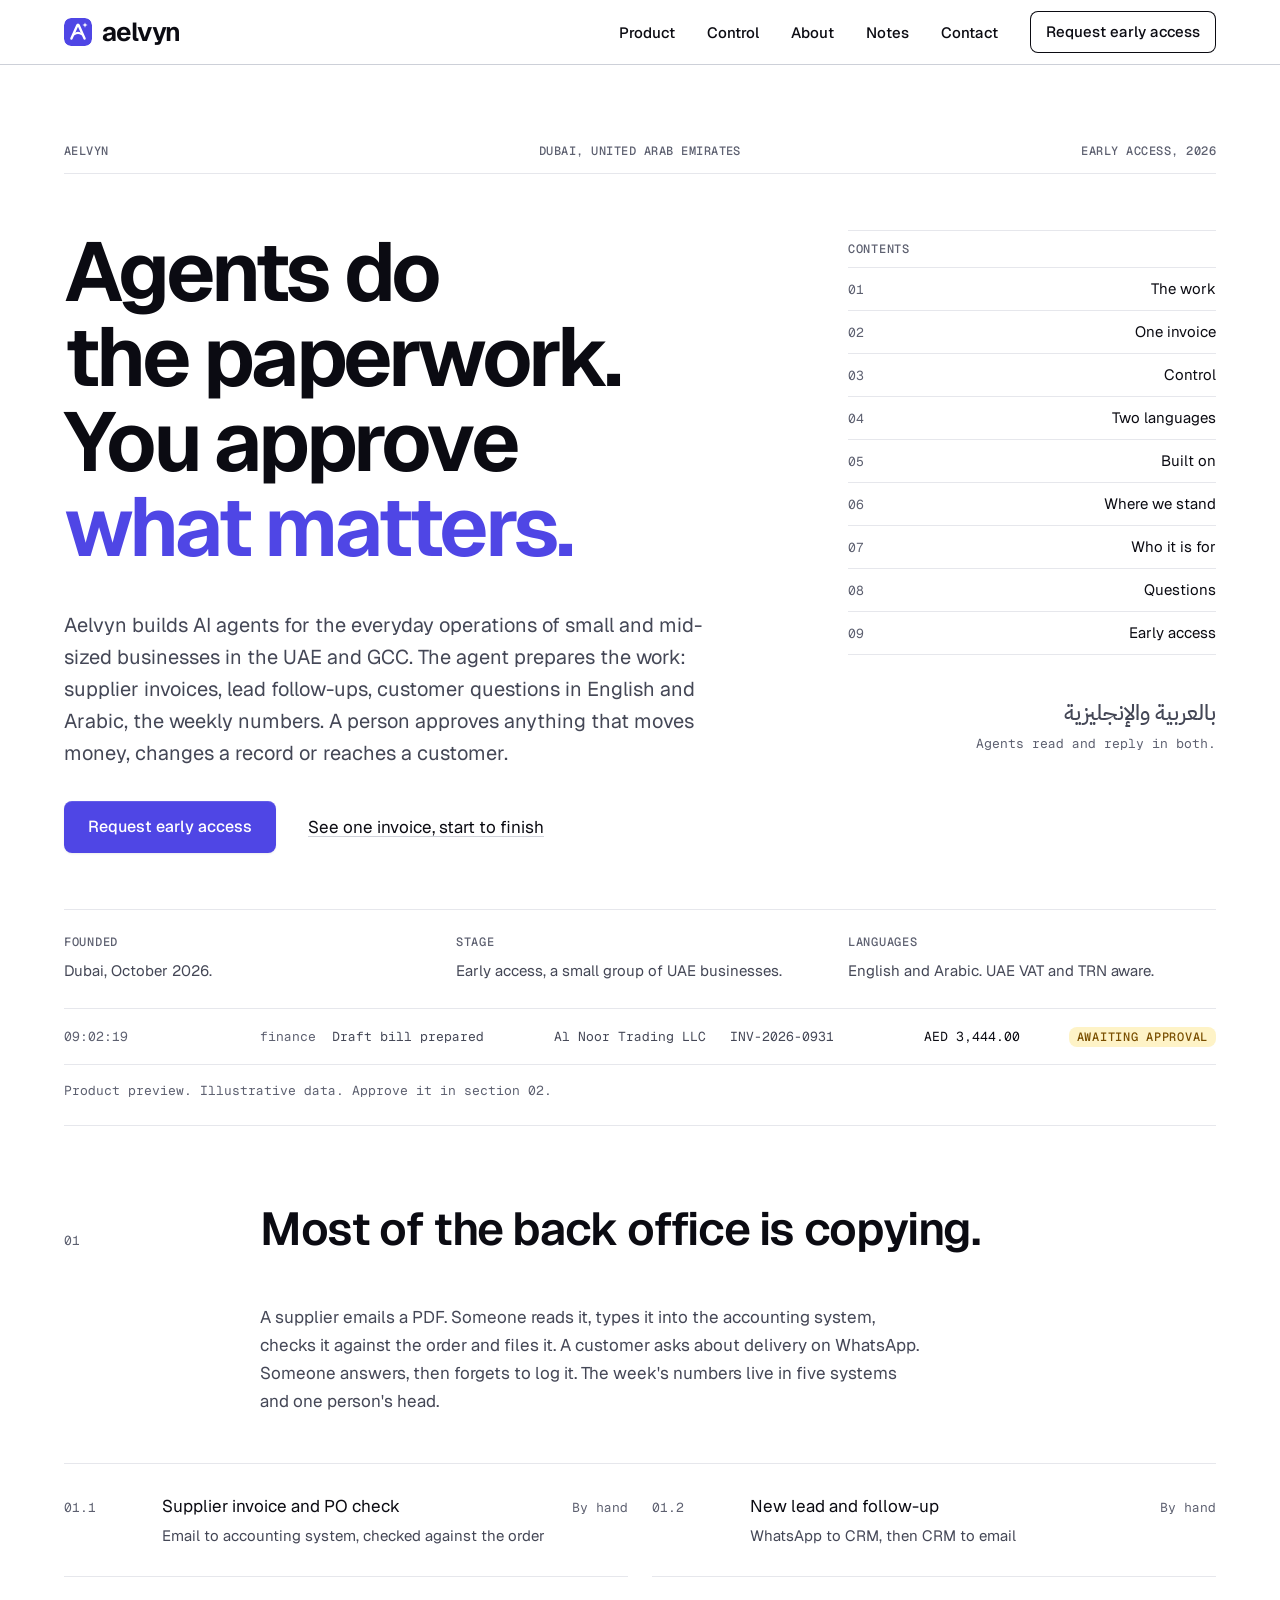
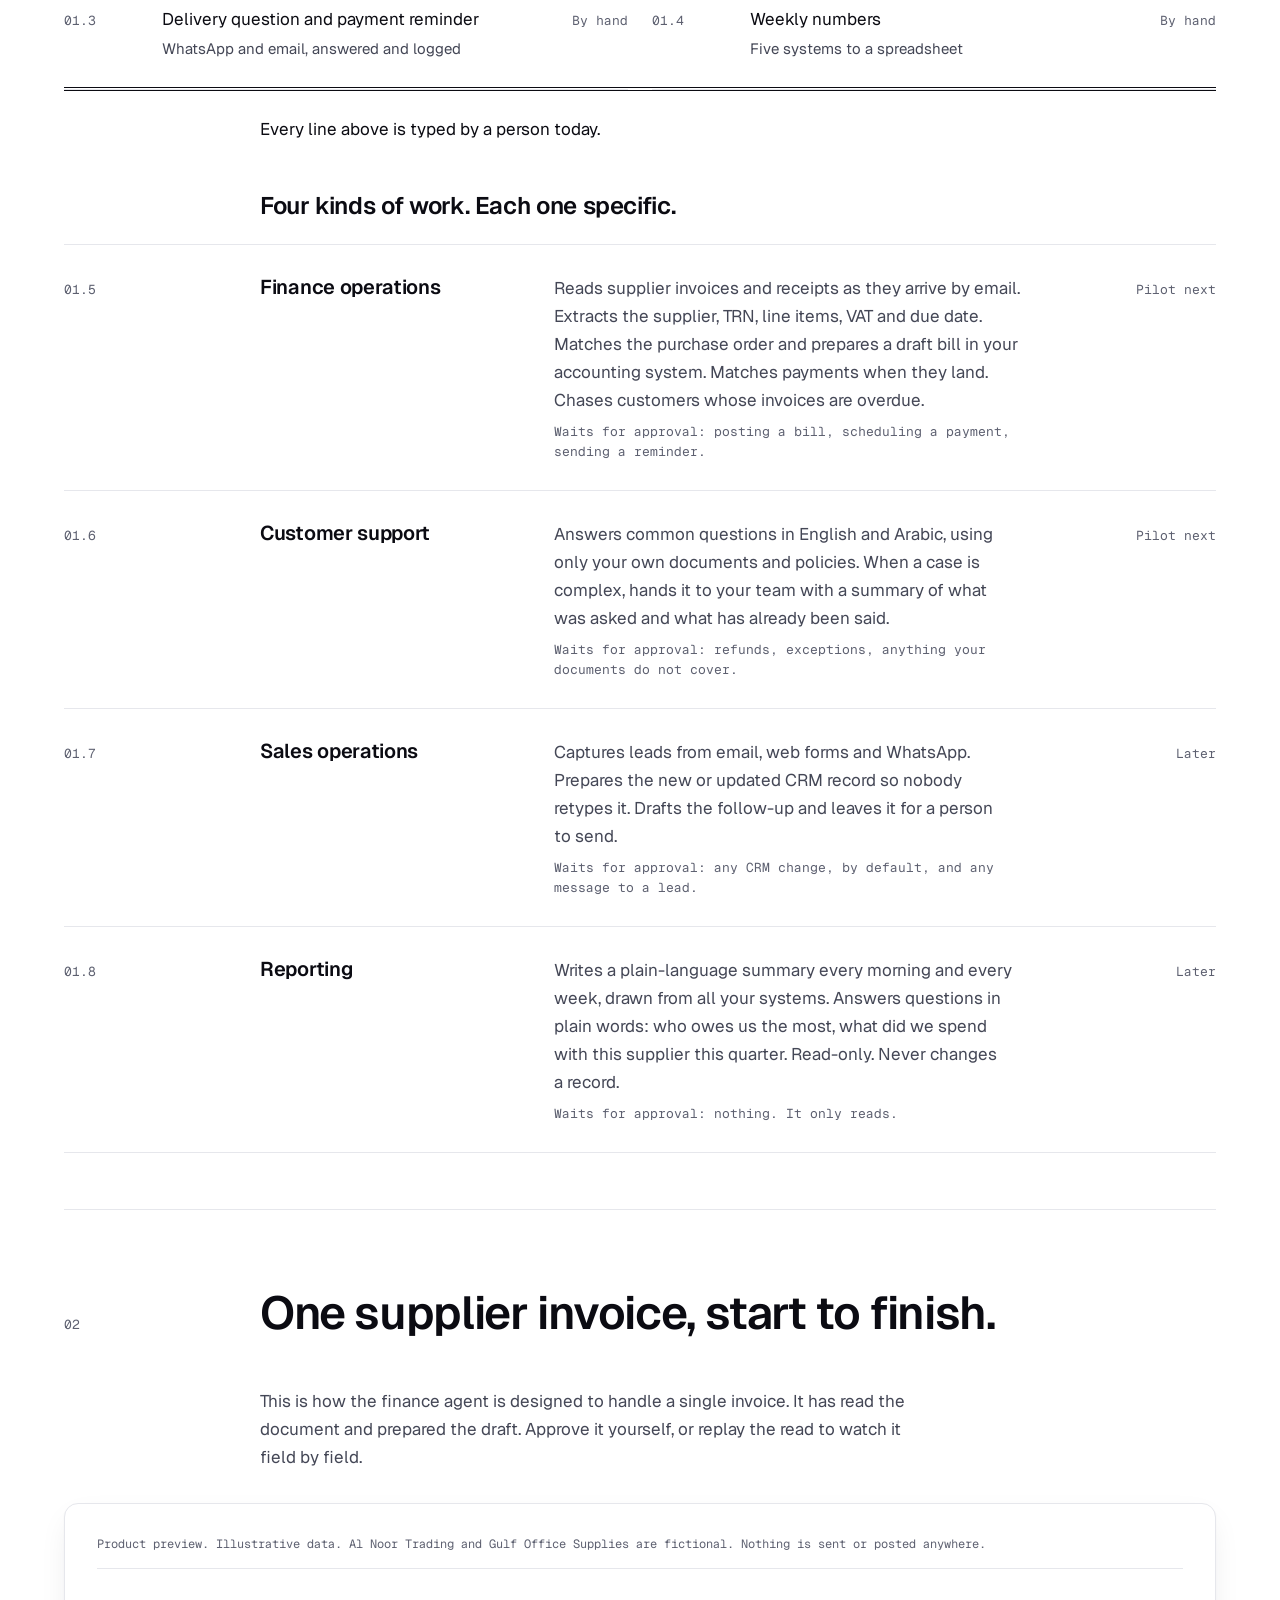
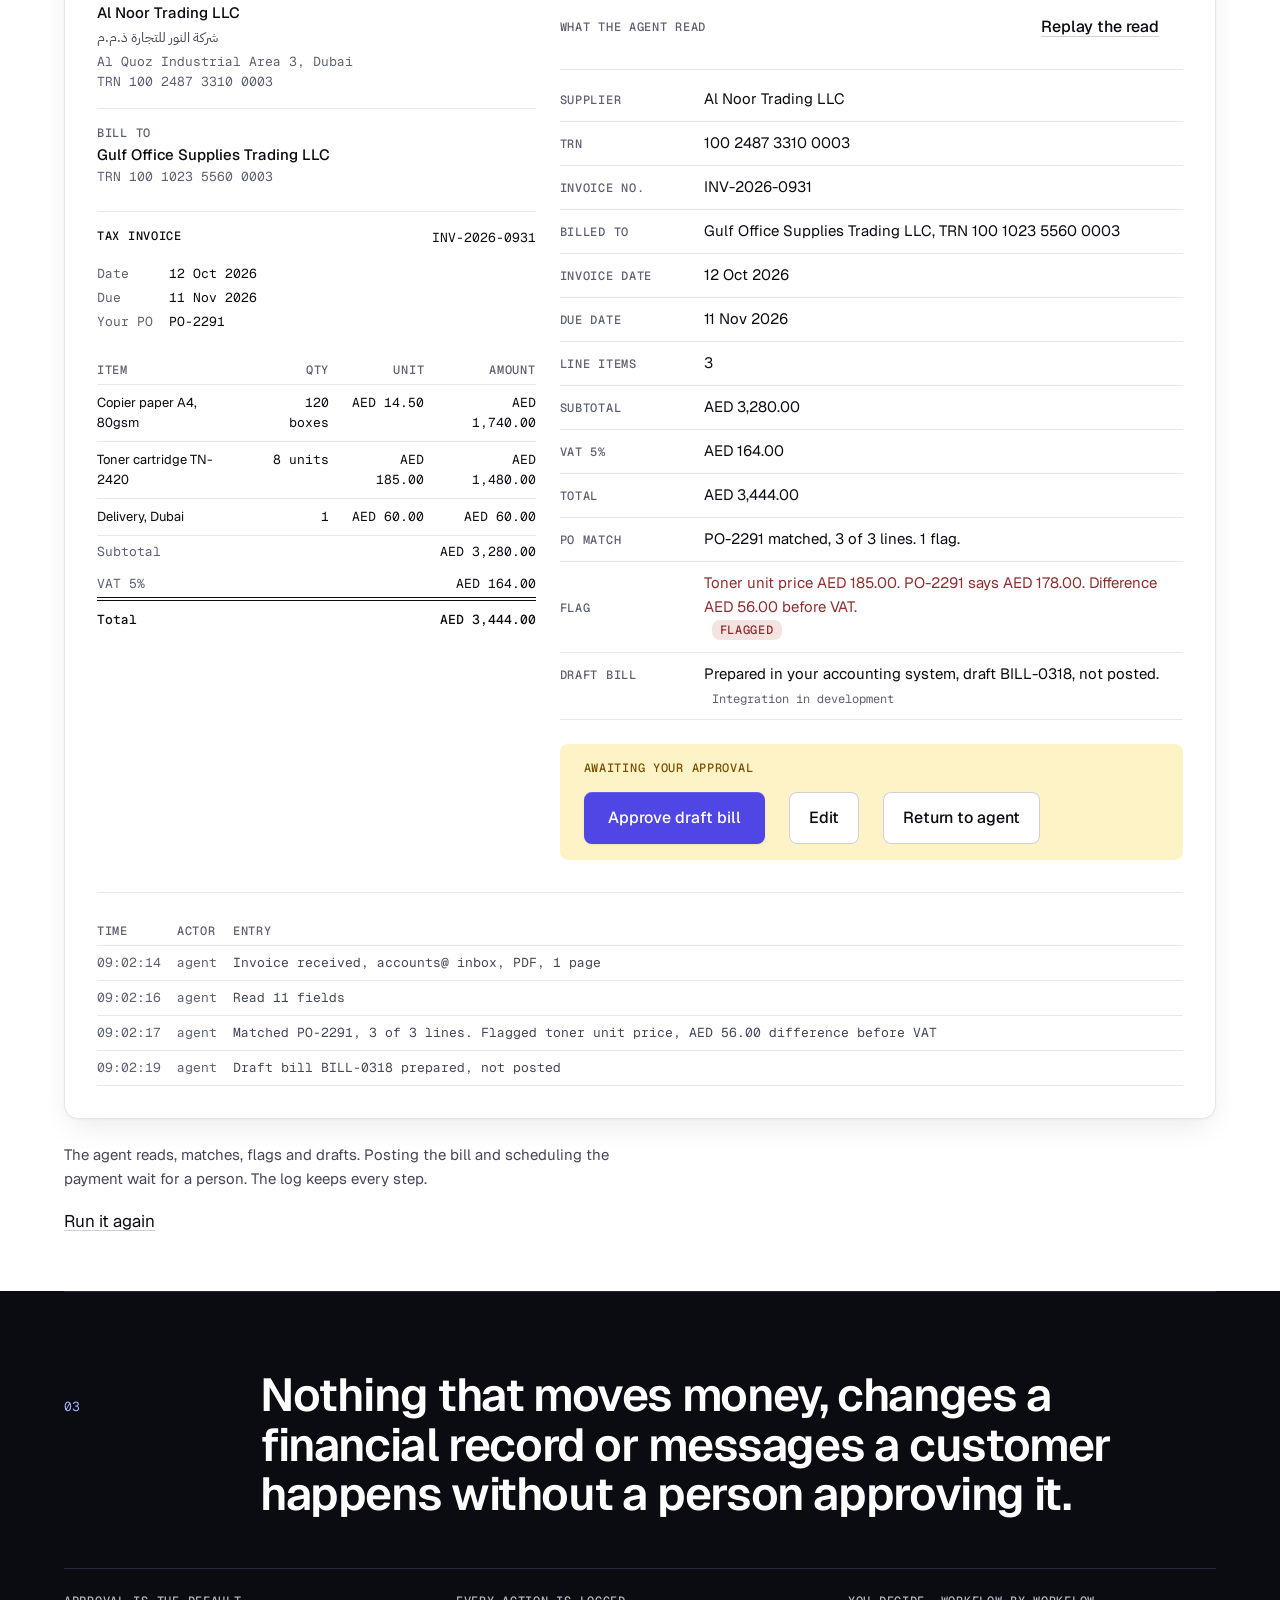
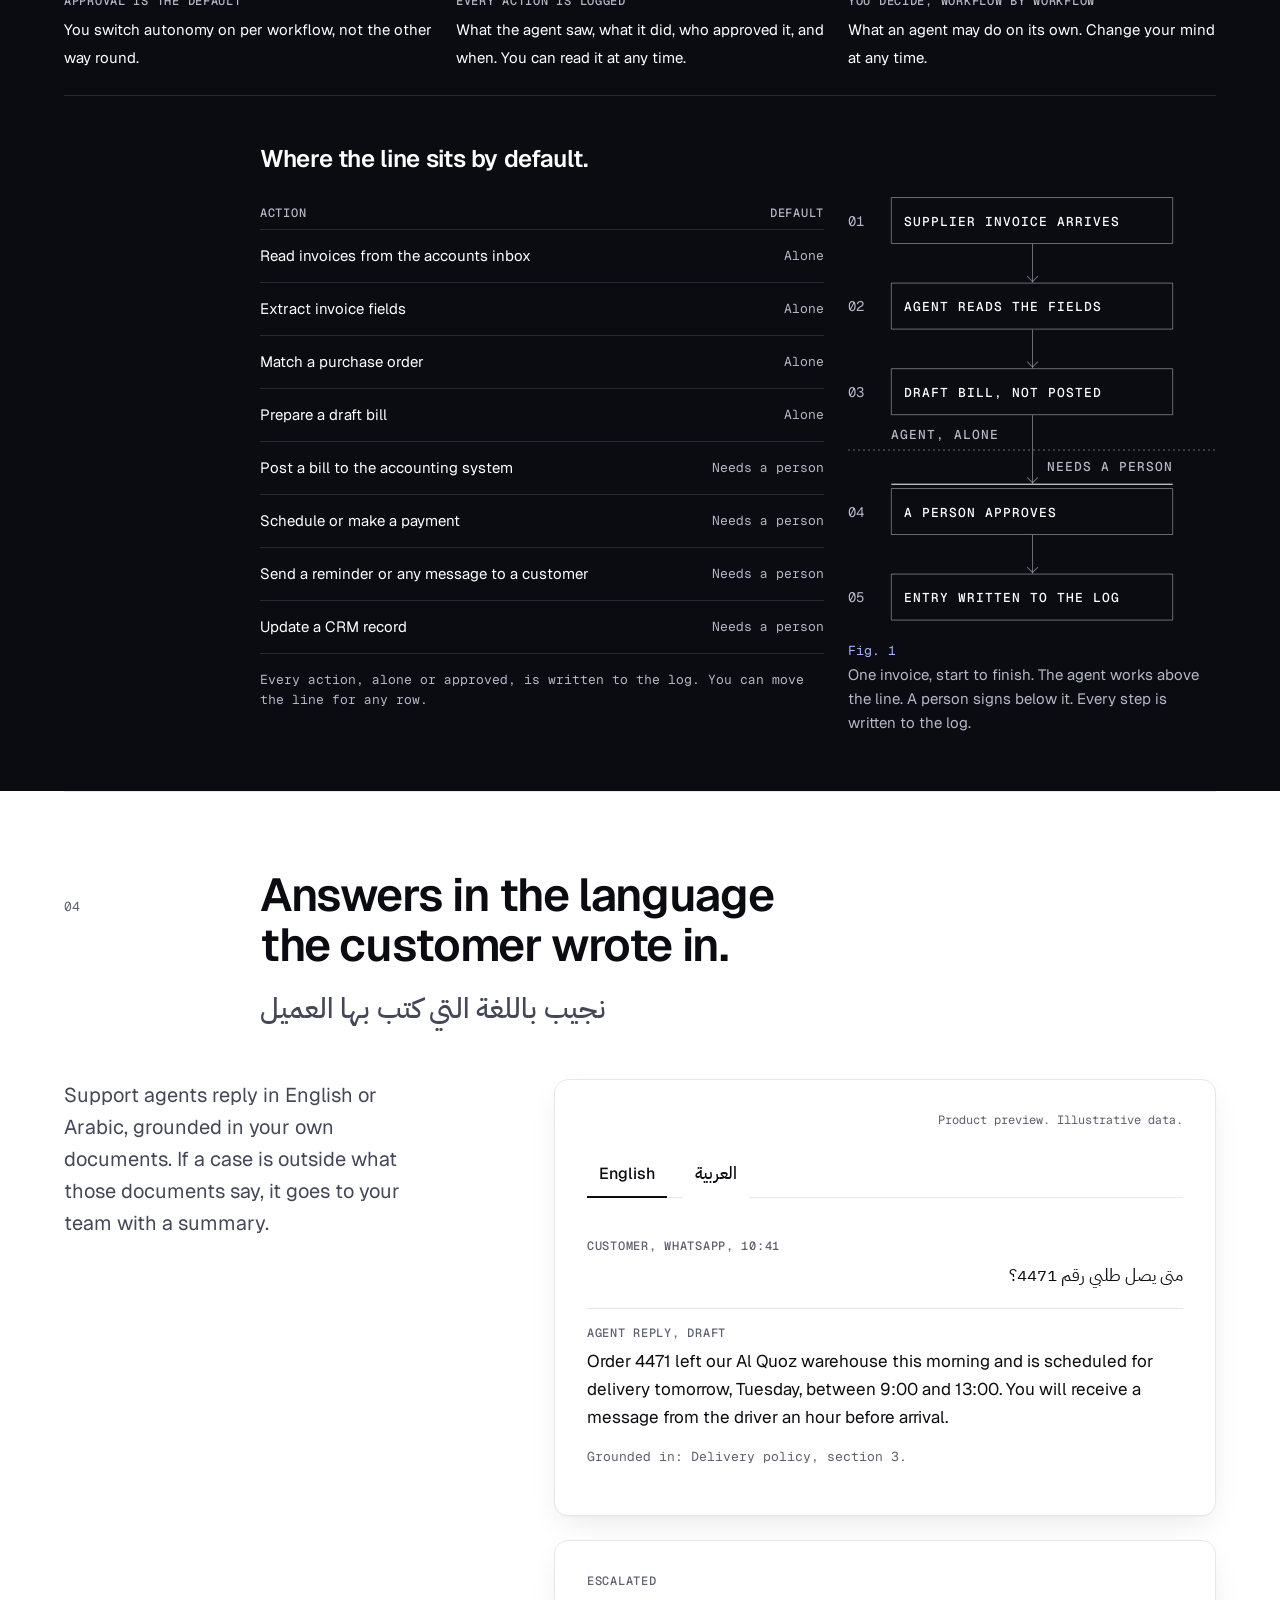
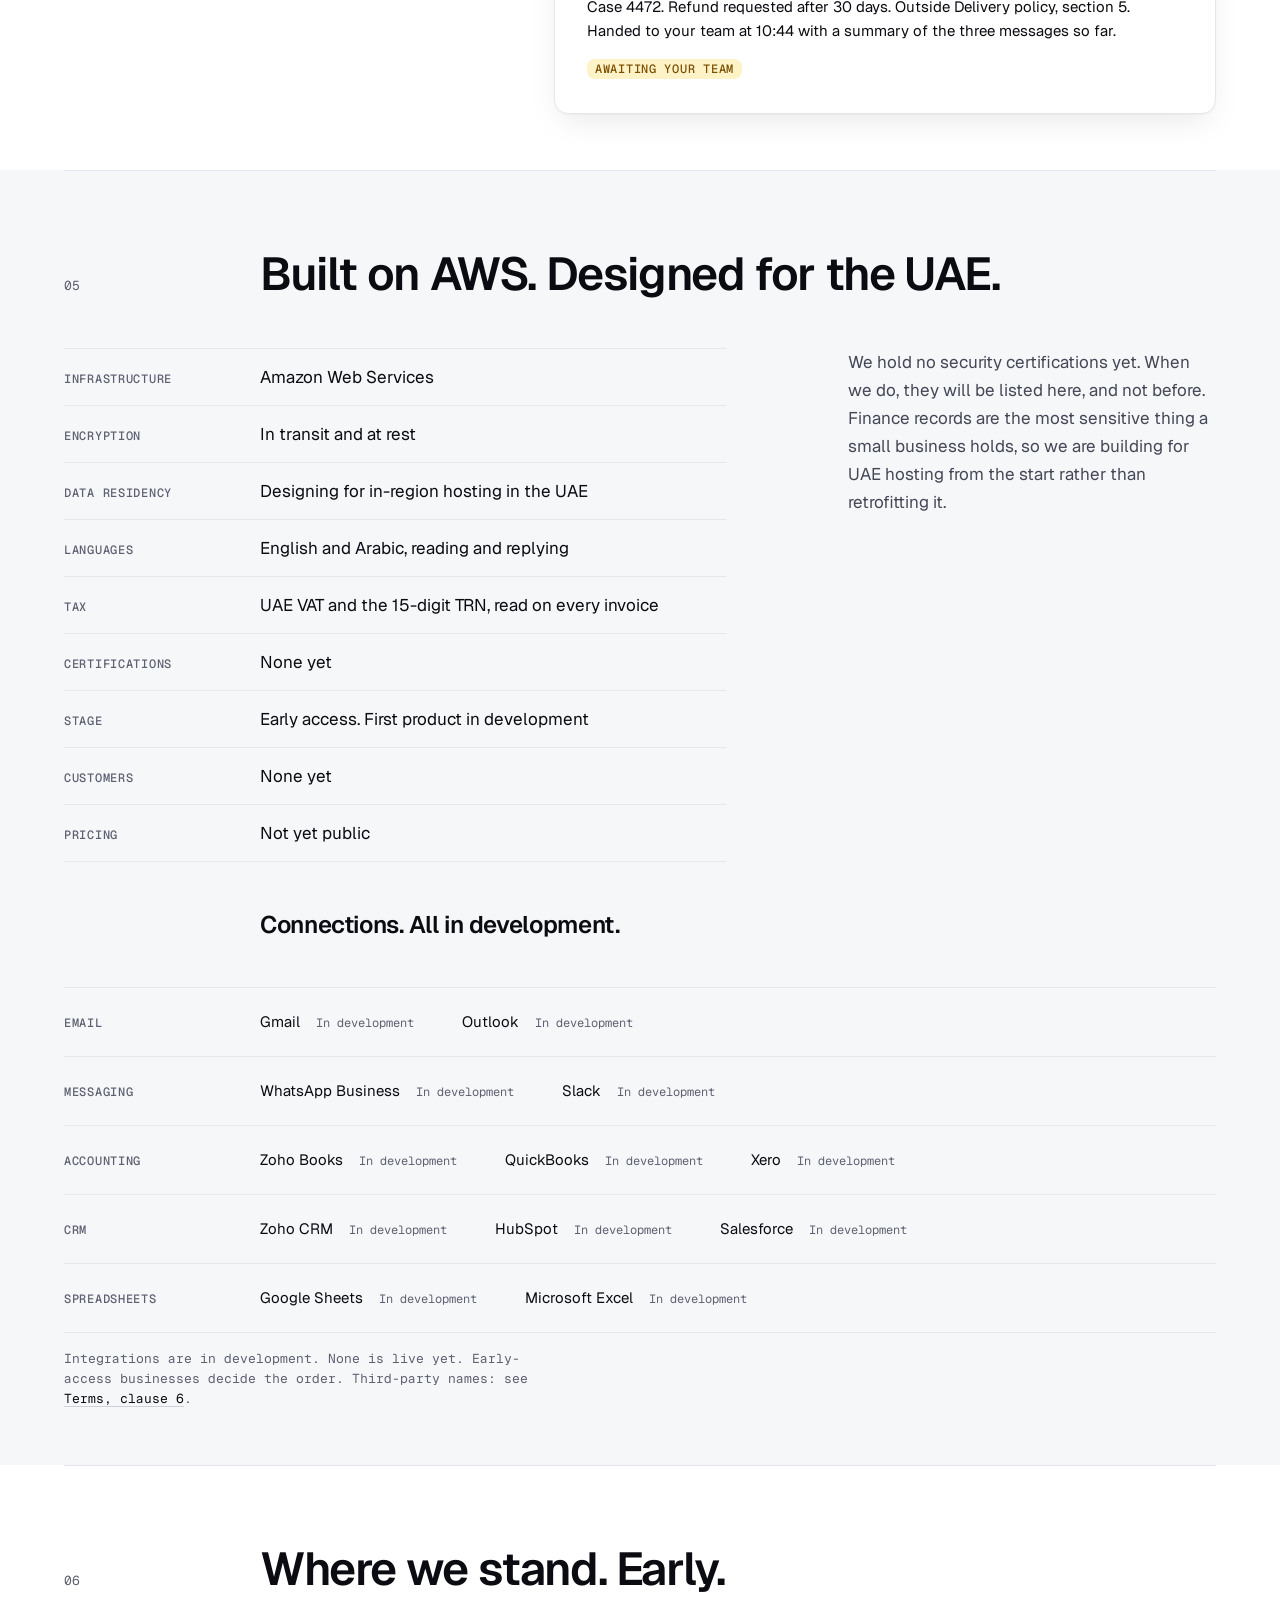
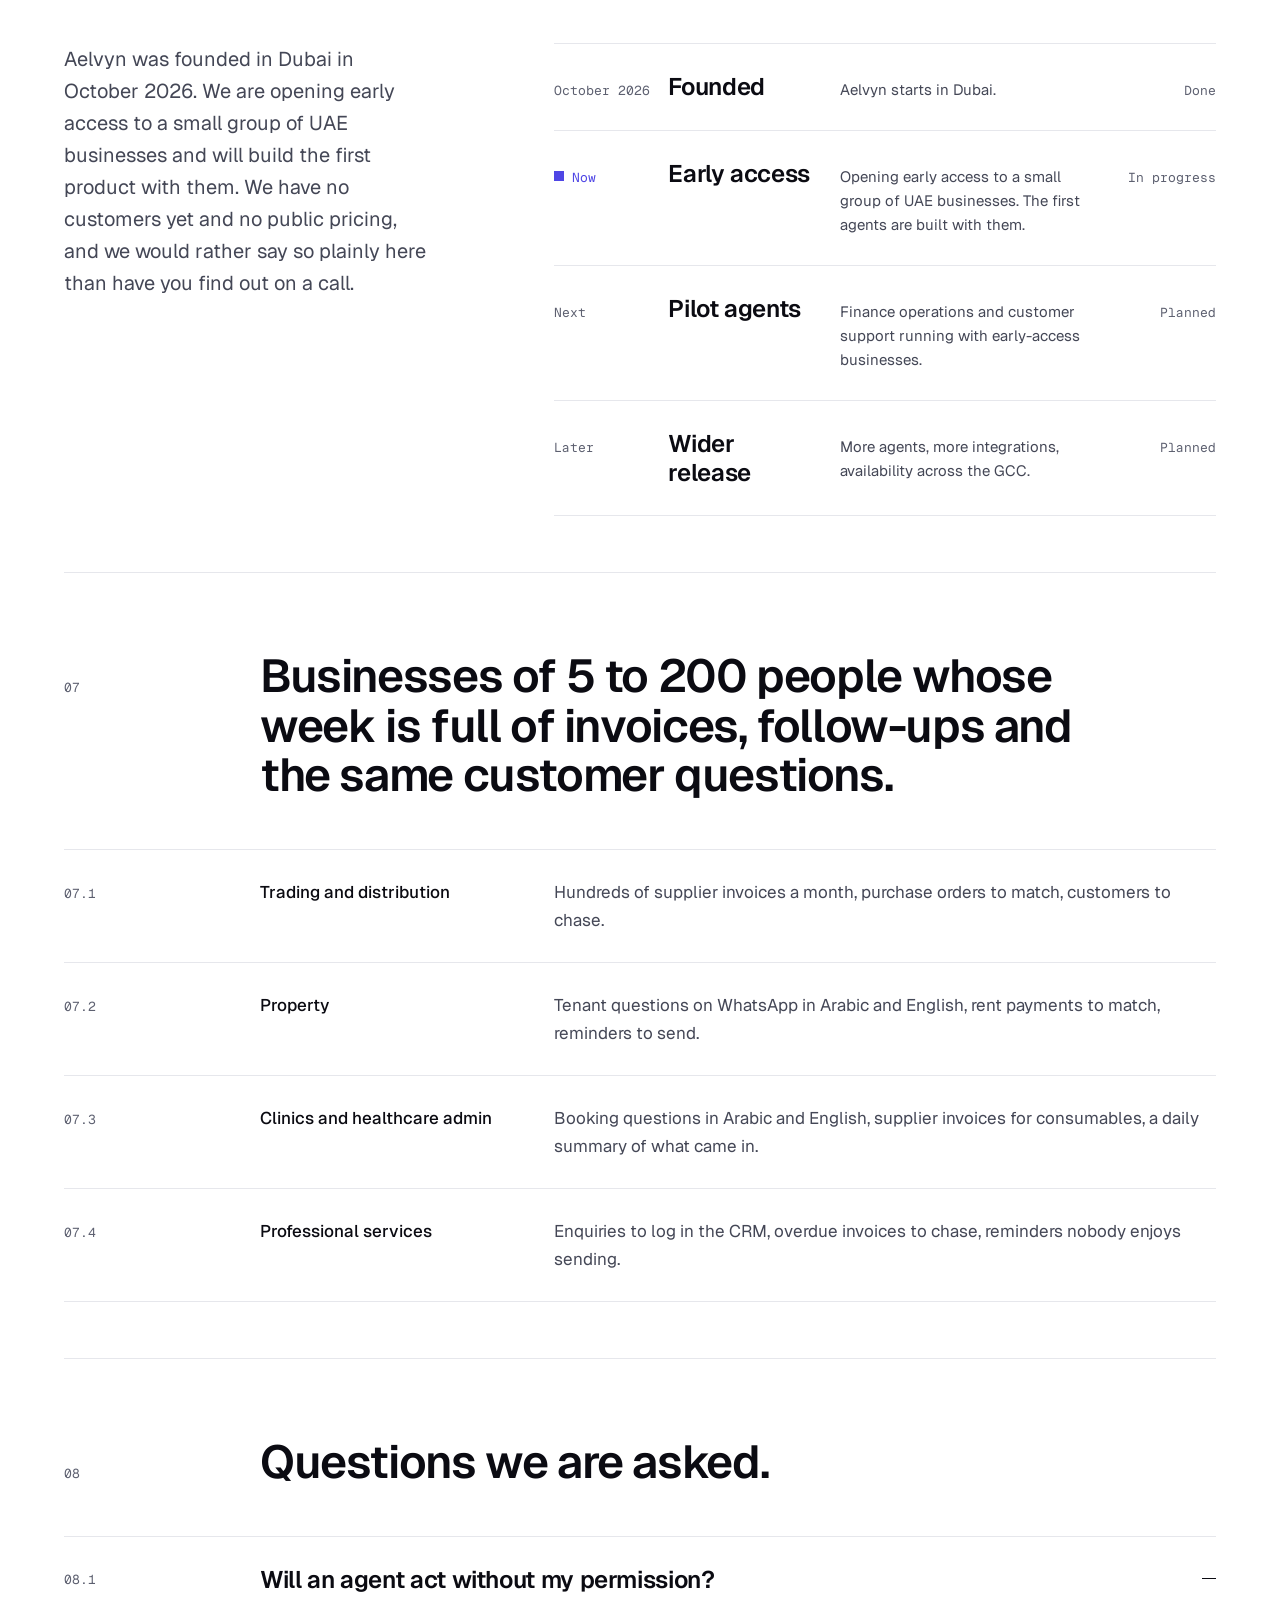
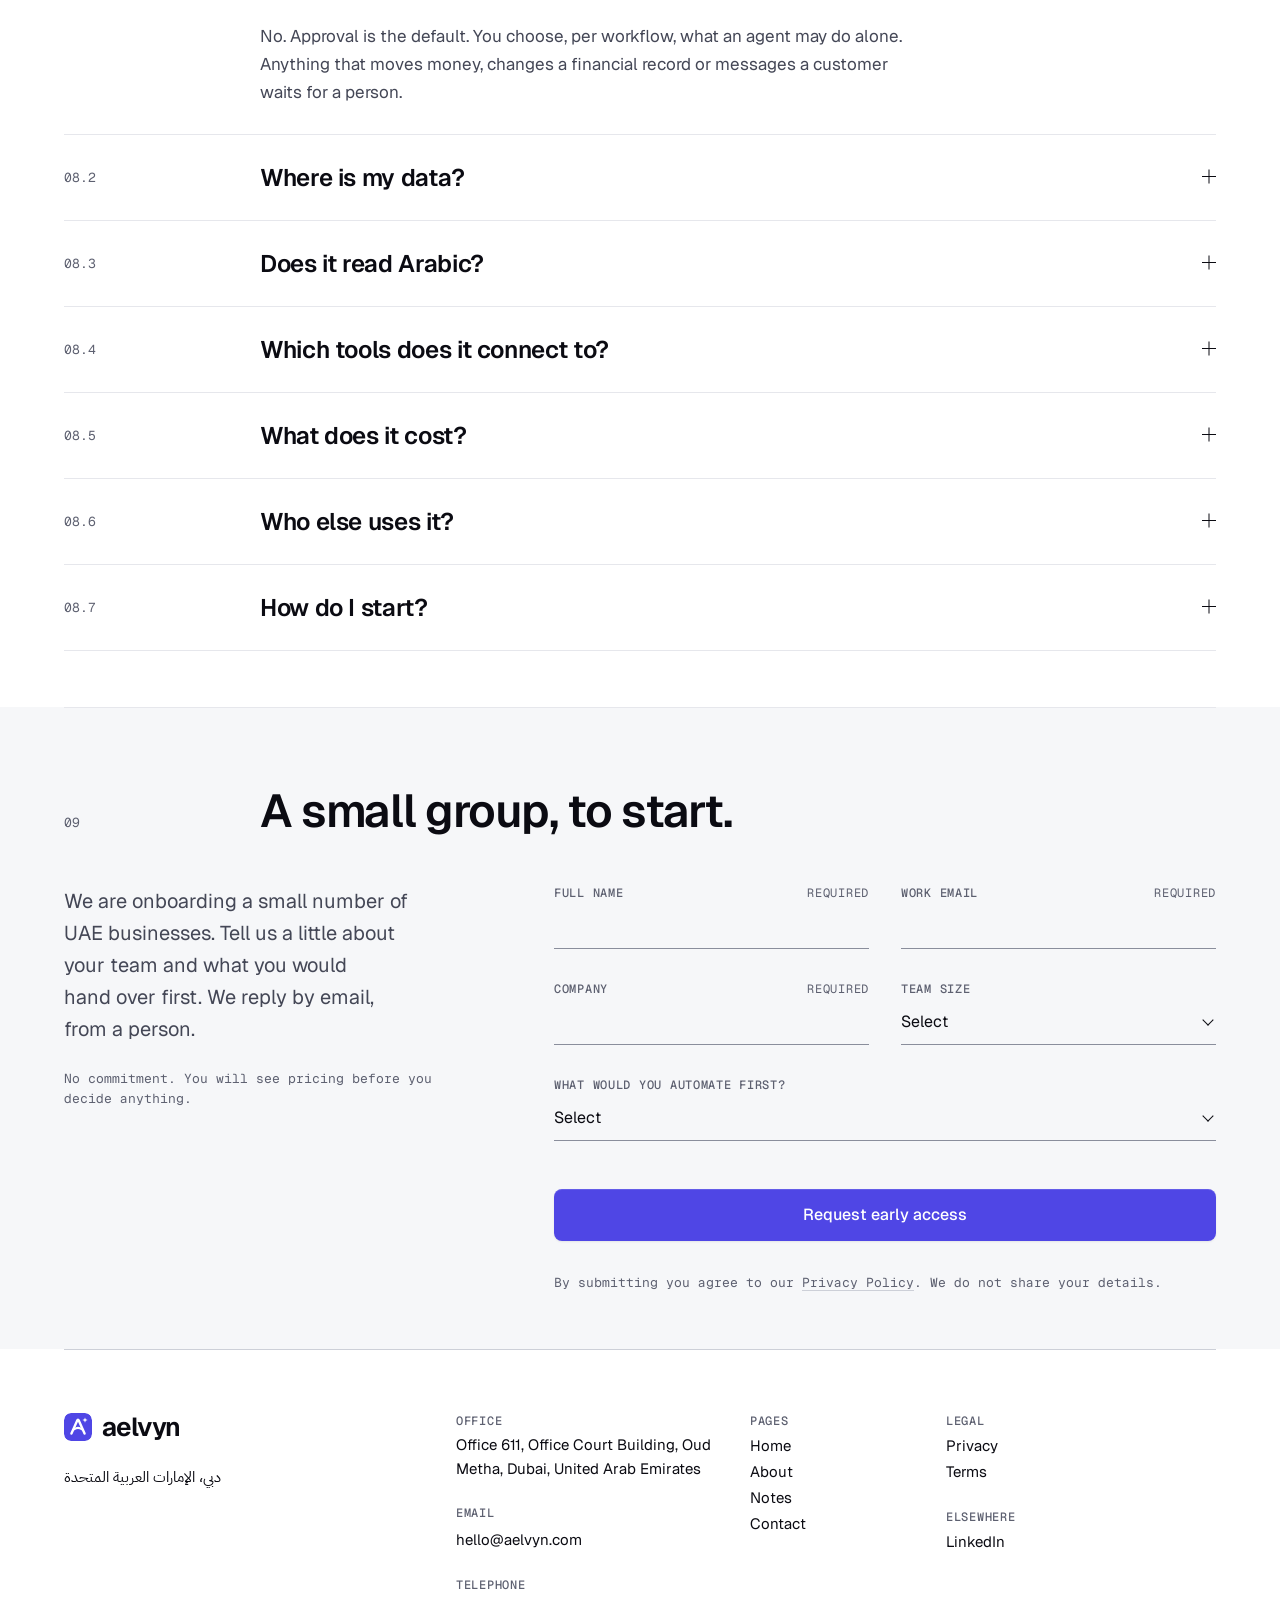
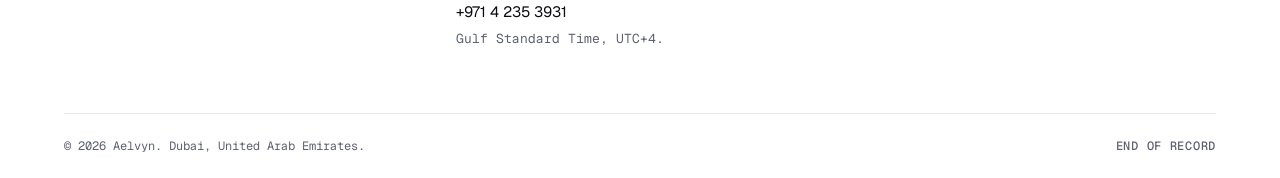
==== commit 5f77f980: "Restyle site to clean white and indigo Replace the cream paper, serif and italic treatment with a wh" ====
--- a/index.html
+++ b/index.html
@@ -9,13 +9,13 @@
   <link rel="icon" href="assets/logo-mark.svg" type="image/svg+xml">
   <meta property="og:type" content="website">
   <meta property="og:title" content="Aelvyn, AI agents for business operations in the UAE">
-  <meta property="og:description" content="Agents do the paperwork. You keep the signature. AI agents for finance, sales, support and reporting, built in Dubai for small and mid-sized businesses.">
+  <meta property="og:description" content="Agents do the paperwork. You approve what matters. AI agents for finance, sales, support and reporting, built in Dubai for small and mid-sized businesses.">
   <meta property="og:url" content="https://aelvyn.com/">
   <meta property="og:image" content="https://aelvyn.com/assets/og-image.png">
   <meta name="twitter:card" content="summary_large_image">
   <link rel="preconnect" href="https://fonts.googleapis.com">
   <link rel="preconnect" href="https://fonts.gstatic.com" crossorigin>
-  <link href="https://fonts.googleapis.com/css2?family=Newsreader:ital,opsz,wght@0,6..72,400..600;1,6..72,400&family=IBM+Plex+Sans:wght@400;500&family=IBM+Plex+Mono:wght@400;500&family=IBM+Plex+Sans+Arabic:wght@400;500&display=swap" rel="stylesheet">
+  <link href="https://fonts.googleapis.com/css2?family=Geist:wght@400;500;600;700&family=Geist+Mono:wght@400;500&family=IBM+Plex+Sans+Arabic:wght@400;500&display=swap" rel="stylesheet">
   <link rel="stylesheet" href="styles.css">
   <script>document.documentElement.classList.replace('no-js','js');</script>
   <script type="application/ld+json">
@@ -28,7 +28,7 @@
 <header class="site-header">
   <div class="container header-inner">
     <a class="brand" href="index.html" aria-label="Aelvyn, home">
-      <span class="brand-word">aelvyn</span>
+      <img class="brand-mark" src="assets/logo-mark.svg" alt="" width="28" height="28"><span class="brand-word">aelvyn</span>
     </a>
     <nav class="nav" aria-label="Site">
       <ul class="nav-list">
@@ -67,7 +67,7 @@
 
       <div class="grid hero-grid">
         <div class="g1-7 hero-main">
-          <h1 class="display" id="hero-title"><span class="nw">Agents do</span><br><span class="nw">the paperwork.</span><br>You keep <em>the signature.<svg class="sig-stroke" viewBox="0 0 320 40" preserveAspectRatio="none" aria-hidden="true" focusable="false"><path d="M2 23 C 48 31, 96 17, 150 21 C 196 24, 236 31, 272 22 C 290 17, 304 11, 318 5"/></svg></em></h1>
+          <h1 class="display" id="hero-title"><span class="nw">Agents do</span><br><span class="nw">the paperwork.</span><br>You approve <em>what matters.</em></h1>
           <p class="lead">Aelvyn builds AI agents for the everyday operations of small and mid-sized businesses in the UAE and GCC. The agent prepares the work: supplier invoices, lead <span class="nw">follow-ups</span>, customer questions in English and Arabic, the weekly numbers. A person approves anything that moves money, changes a record or reaches a&nbsp;customer.</p>
           <div class="btn-row">
             <a class="btn btn-primary" href="#early-access">Request early access</a>
@@ -685,7 +685,7 @@
     <div class="grid footer-grid">
       <div class="g1-4 footer-col">
         <a class="brand" href="index.html" aria-label="Aelvyn, home">
-          <span class="brand-word">aelvyn</span>
+          <img class="brand-mark" src="assets/logo-mark.svg" alt="" width="28" height="28"><span class="brand-word">aelvyn</span>
         </a>
         <p class="footer-ar" lang="ar" dir="rtl">دبي، الإمارات العربية المتحدة</p>
       </div>
--- a/styles.css
+++ b/styles.css
@@ -1,25 +1,25 @@
 /* Aelvyn, aelvyn.com. One stylesheet for every page.
-   Direction: an editorial ledger. Warm paper, deep ink, a display serif, hairline rules, numbered entries.
-   Rules are the only containers. No shadows, no gradients, no icons, no cards. */
+   Direction: clean white and indigo. One sans family (Geist), cool greys, Aelvyn indigo as the only accent,
+   numbered sections and hairline rules for structure, product previews set as real software cards. */
 
 :root {
   /* PAPER (surfaces). Three values do all the elevation. No shadows, no gradients, no tints as decoration. */
-  --paper:    #F5F1EA; /* page background on every page. Warm, not yellow. */
-  --paper-2:  #EDE7DB; /* recessed band: sections 05 and 09, table header rows, form field backgrounds, blog row hover */
-  --paper-3:  #FBF9F5; /* raised sheet: the invoice document, the support reply card, the form sheet, the map frame */
+  --paper:    #FFFFFF; /* page background on every page. Warm, not yellow. */
+  --paper-2:  #F6F7F9; /* recessed band: sections 05 and 09, table header rows, form field backgrounds, blog row hover */
+  --paper-3:  #FFFFFF; /* raised sheet: the invoice document, the support reply card, the form sheet, the map frame */
 
   /* INK (text). */
-  --ink:      #17150F; /* headings, primary text, the section 03 background.      15.8:1 on paper */
-  --ink-2:    #4A463F; /* body copy.                                               9.2:1 on paper */
-  --ink-3:    #5A544E; /* mono labels, captions, eyebrows, footer small print.     6.6:1 on paper, 6.1:1 on paper-2, 7.1:1 on paper-3. Never below 12px. Never for paragraphs. */
-  --on-ink:   #F5F1EA; /* text on the ink section (the paper colour, so the inversion reads as the same sheet turned over) */
-  --on-ink-2: #BDB6A5; /* secondary text on ink.                                   7.8:1 on ink */
-  --ink-rule: #2A2721; /* hairlines on the ink section */
+  --ink:      #0B0B12; /* headings, primary text, the section 03 background.      15.8:1 on paper */
+  --ink-2:    #444756; /* body copy.                                               9.2:1 on paper */
+  --ink-3:    #5D6070; /* mono labels, captions, eyebrows, footer small print.     6.6:1 on paper, 6.1:1 on paper-2, 7.1:1 on paper-3. Never below 12px. Never for paragraphs. */
+  --on-ink:   #FFFFFF; /* text on the ink section (the paper colour, so the inversion reads as the same sheet turned over) */
+  --on-ink-2: #B4B7C6; /* secondary text on ink.                                   7.8:1 on ink */
+  --ink-rule: #262838; /* hairlines on the ink section */
 
   /* RULES. The only container on the site. */
-  --rule:        #D8D0C2; /* 1px hairlines between rows, inside tables, under head rows */
-  --rule-strong: #A89F8F; /* 1px under the header, above the footer, the sheet frame, link underlines */
-  --field-border: #8C836F; /* form field borders only: 3.3:1 on paper, 3.6:1 on paper-3, so the field edge meets WCAG 1.4.11 */
+  --rule:        #E6E7EC; /* 1px hairlines between rows, inside tables, under head rows */
+  --rule-strong: #CDD0D8; /* 1px under the header, above the footer, the sheet frame, link underlines */
+  --field-border: #8A8E9C; /* form field borders only: 3.3:1 on paper, 3.6:1 on paper-3, so the field edge meets WCAG 1.4.11 */
 
   /* ACCENT. THE COLOUR RULE: one deep ink blue, and it appears only where a person decides or must look.
      Permitted uses, and no others:
@@ -32,19 +32,19 @@
        7. the signature stroke under "the signature." in the hero: the one line the person draws
      Never as a background wash, tint, gradient, icon tile, eyebrow colour, link colour at rest, border or decoration.
      The wordmark is type only; no logo mark is rendered in the pages (the mark SVG remains the favicon). */
-  --accent:        #223B8F; /* ink blue. 8.9:1 on paper, 10.0:1 with white text */
-  --accent-ink:    #182666; /* hover and pressed state of accent elements */
-  --accent-on-ink: #AEB8F0; /* "Now" marker and the section number inside the ink section. 9.5:1 on ink */
+  --accent:        #4F46E5; /* ink blue. 8.9:1 on paper, 10.0:1 with white text */
+  --accent-ink:    #4338CA; /* hover and pressed state of accent elements */
+  --accent-on-ink: #A5B4FC; /* "Now" marker and the section number inside the ink section. 9.5:1 on ink */
 
   /* STATUS. Always paired with a word. Never a dot alone. Never used for decoration. */
   --approved:    #1E6B3C; --approved-bg: #E3EEE4; /* "Approved", "Done", "Matched" */
-  --pending:     #7A4F00; --pending-bg:  #F6E8C8; /* "Awaiting your approval", "In progress" */
+  --pending:     #7A4F00; --pending-bg:  #FEF3C7; /* "Awaiting your approval", "In progress" */
   --declined:    #8F2D2D; --declined-bg: #F3E3E1; /* "Returned", "Flagged" */
 
   /* TYPE FAMILIES */
-  --font-display: "Newsreader", Georgia, "Times New Roman", serif;
-  --font-text:    "IBM Plex Sans", -apple-system, "Segoe UI", Arial, sans-serif;
-  --font-mono:    "IBM Plex Mono", "SFMono-Regular", Menlo, Consolas, monospace;
+  --font-display: "Geist", -apple-system, "Segoe UI", Arial, sans-serif;
+  --font-text:    "Geist", -apple-system, "Segoe UI", Arial, sans-serif;
+  --font-mono:    "Geist Mono", "SFMono-Regular", Menlo, Consolas, monospace;
   --font-arabic:  "IBM Plex Sans Arabic", "Noto Naskh Arabic", "Geeza Pro", sans-serif;
 
   /* TYPE SCALE (size / line-height / tracking). Desktop values; phone values in the mobile section. */
@@ -74,7 +74,7 @@
   --container: 1200px; --gutter: 24px; --side: 24px;  /* phone: gutter 16px, side 16px */
 
   /* RADII. 2px on buttons, inputs, chips and sheets. 0 everywhere else. The logo mark is fixed. */
-  --radius: 2px;
+  --radius: 8px;
 
   /* MOTION. One duration, one curve. */
   --t: 240ms; --ease: cubic-bezier(0.2, 0.7, 0.2, 1);
@@ -1165,3 +1165,41 @@
   .footer-bottom { flex-direction: column; }
   .footer-ar { text-align: right; }
 }
+
+
+/* ------------------------------------------------------------------ */
+/* Clean white + indigo layer                                          */
+/* ------------------------------------------------------------------ */
+body { font-feature-settings: "ss01", "cv11"; }
+h1, h2, h3, h4, .statement, .row .row-title.serif, .qa summary .q, .post-title { font-weight: 600; letter-spacing: -0.03em; }
+h3, .row .row-title.serif, .qa summary .q { letter-spacing: -0.015em; }
+h1.display { letter-spacing: -0.045em; line-height: 1.02; font-weight: 650; }
+h1.display em, .display em { font-style: normal; font-weight: inherit; color: var(--accent); }
+.pullquote, .closing { font-style: normal; font-weight: 600; letter-spacing: -0.02em; }
+
+/* Wordmark: the logo mark plus the word, like the favicon */
+.brand { display: inline-flex; align-items: center; gap: 10px; }
+.brand-mark { width: 28px; height: 28px; border-radius: 7px; display: block; flex: none; }
+.brand-word { font-weight: 650; letter-spacing: -0.04em; }
+.brand-word::after { content: none; }
+
+/* Buttons: solid indigo primary, quiet secondary */
+.btn { border-radius: 8px; }
+.btn-primary { box-shadow: 0 1px 2px rgba(16, 24, 40, .08), inset 0 1px 0 rgba(255, 255, 255, .12); }
+.btn-secondary { border-color: var(--rule-strong); background: #fff; }
+.btn-secondary:hover { border-color: var(--ink); }
+
+/* Product previews look like software, not paper */
+.sheet {
+  border: 1px solid var(--rule);
+  border-radius: 14px;
+  background: #fff;
+  box-shadow: 0 1px 2px rgba(16, 24, 40, .04), 0 12px 32px -8px rgba(16, 24, 40, .10);
+}
+.section-ink .sheet, .ink .sheet { box-shadow: none; }
+
+/* Recessed bands are cool grey, not beige */
+.band, .section-alt { background: var(--paper-2); }
+
+/* Masthead row: quieter, less editorial */
+.masthead { letter-spacing: 0.04em; color: var(--ink-3); }
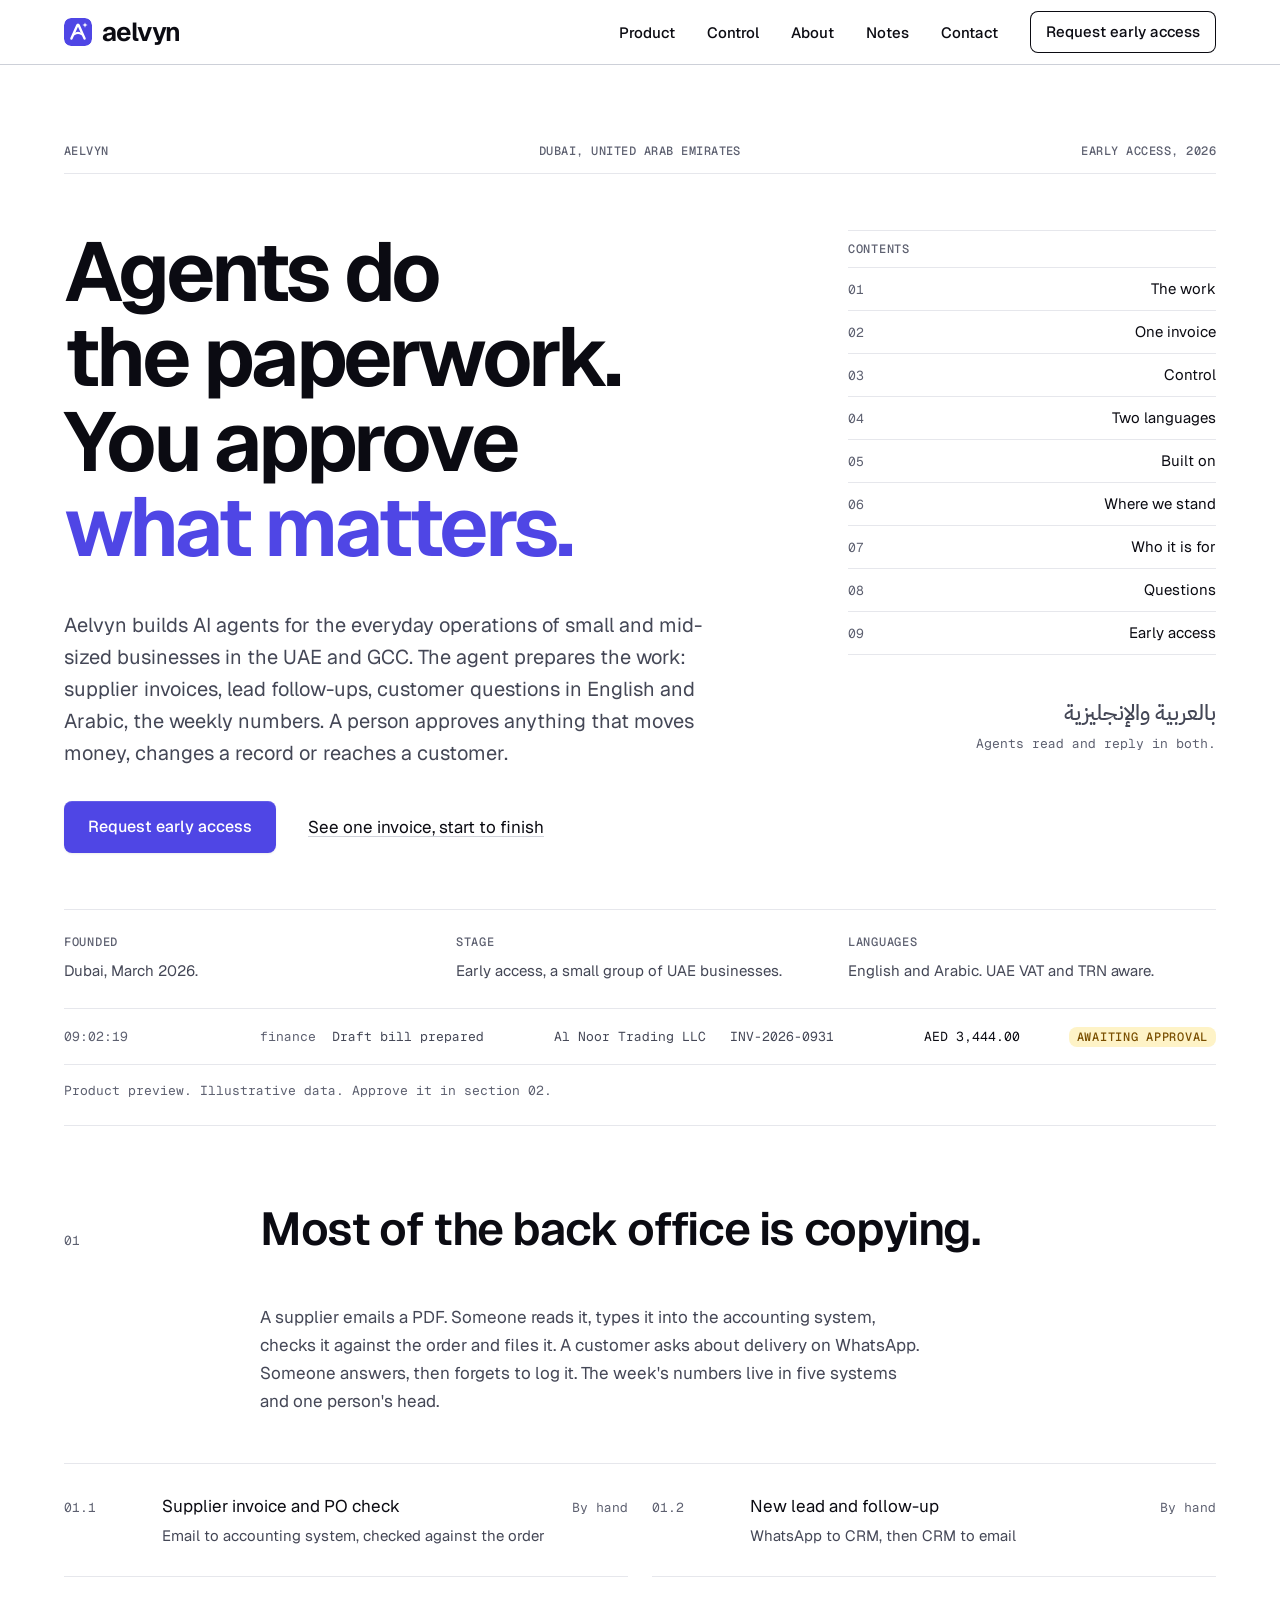
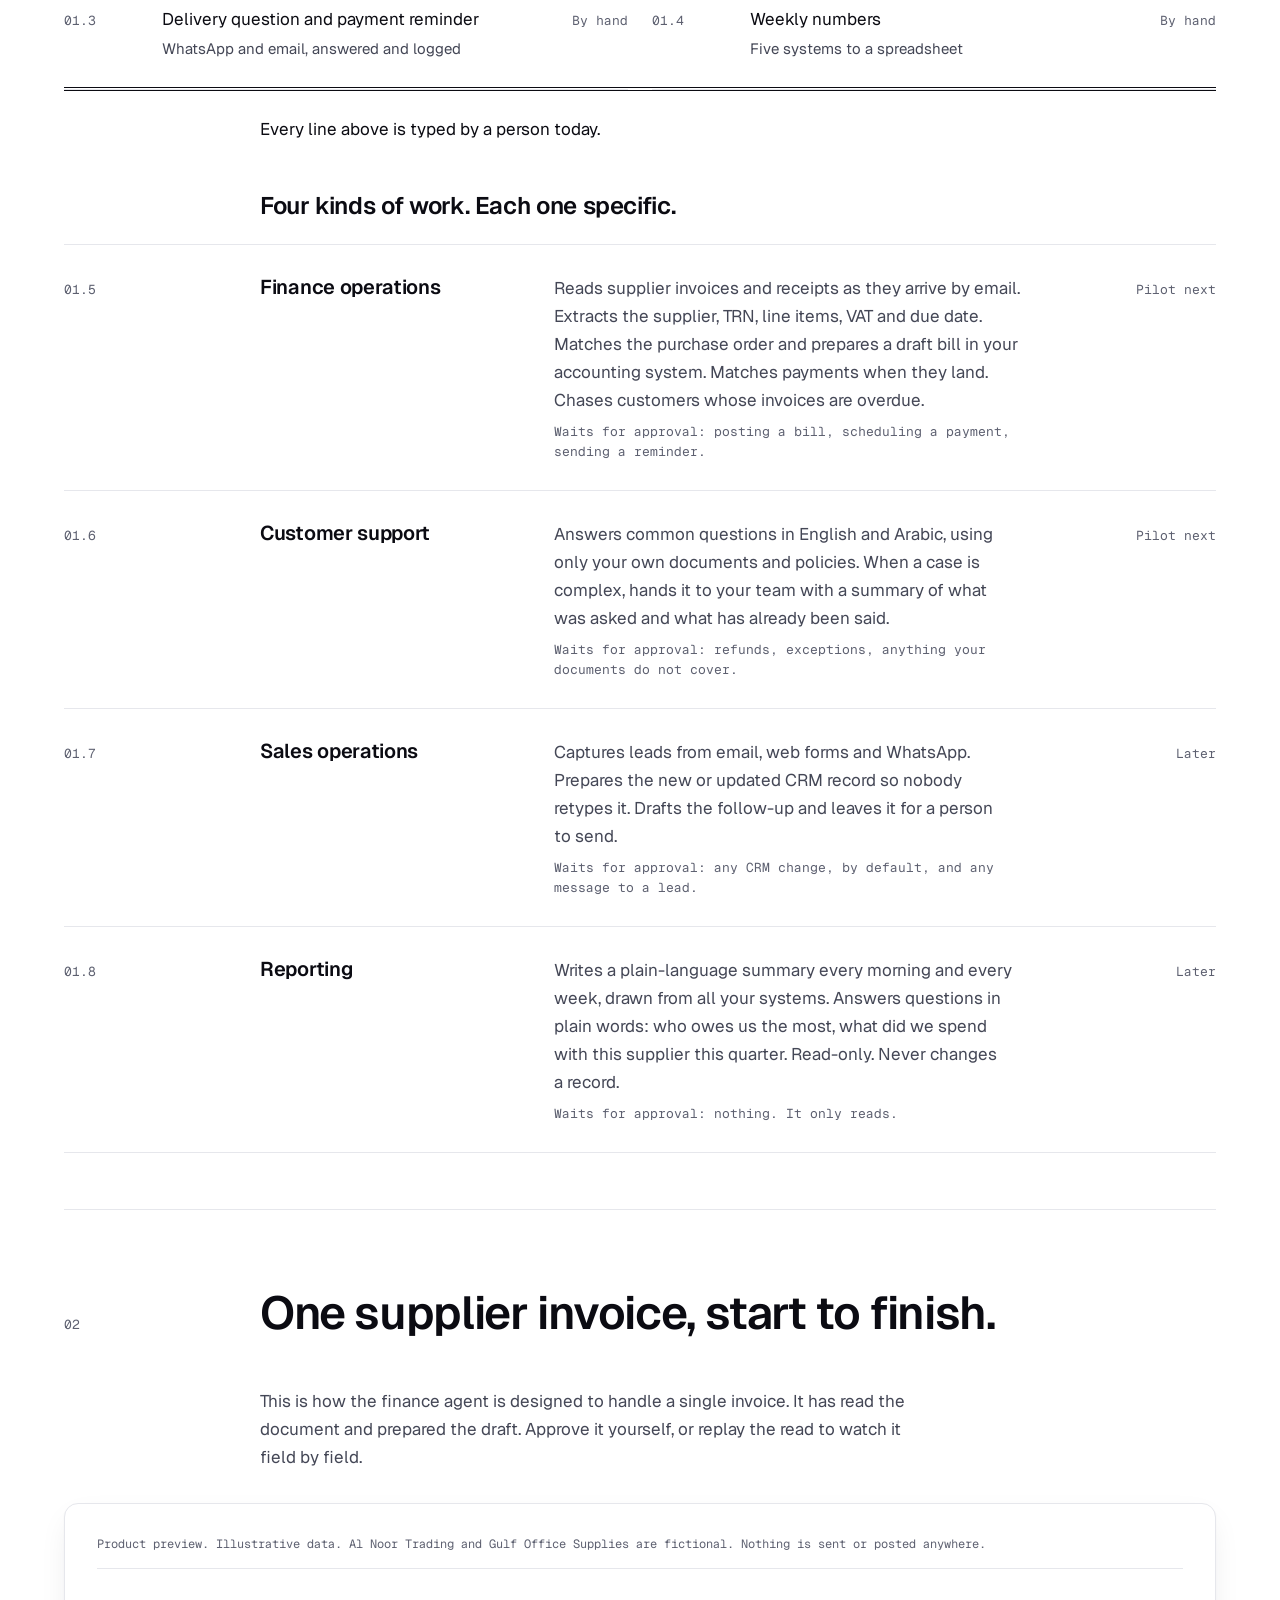
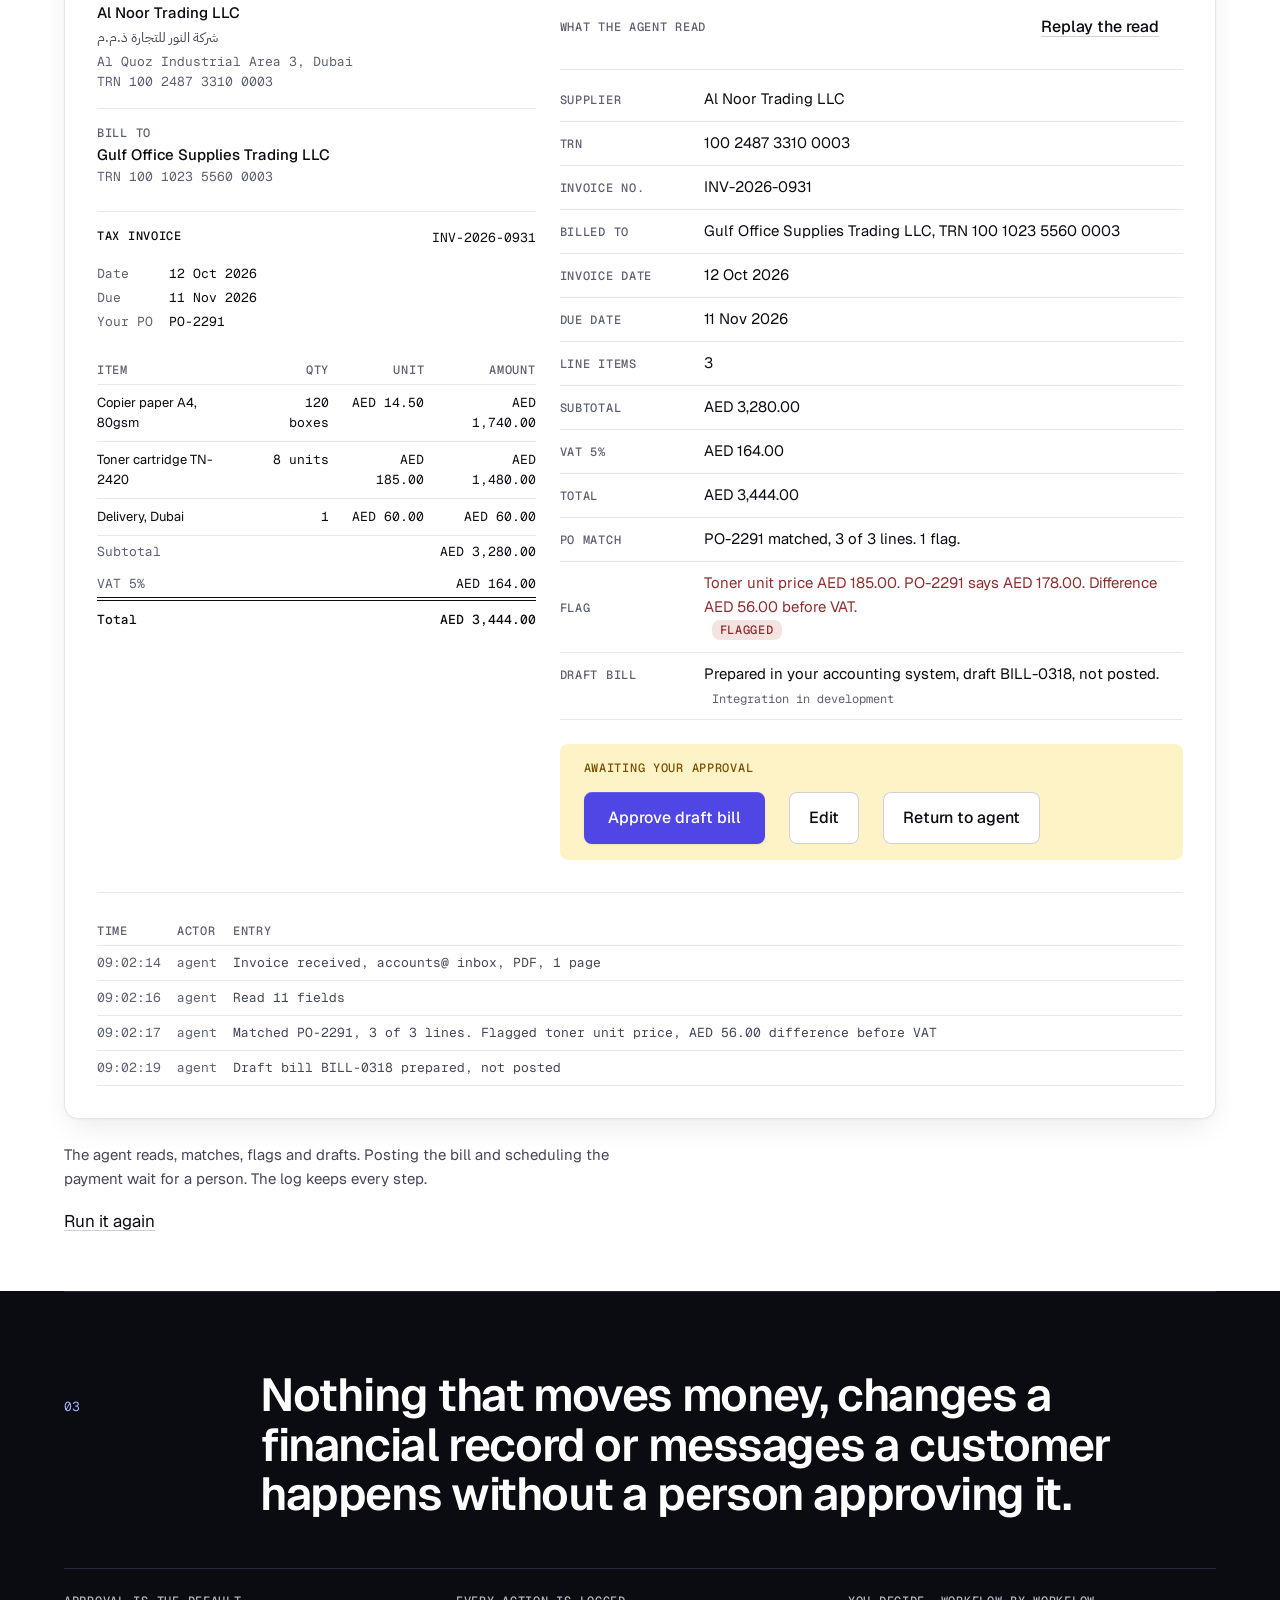
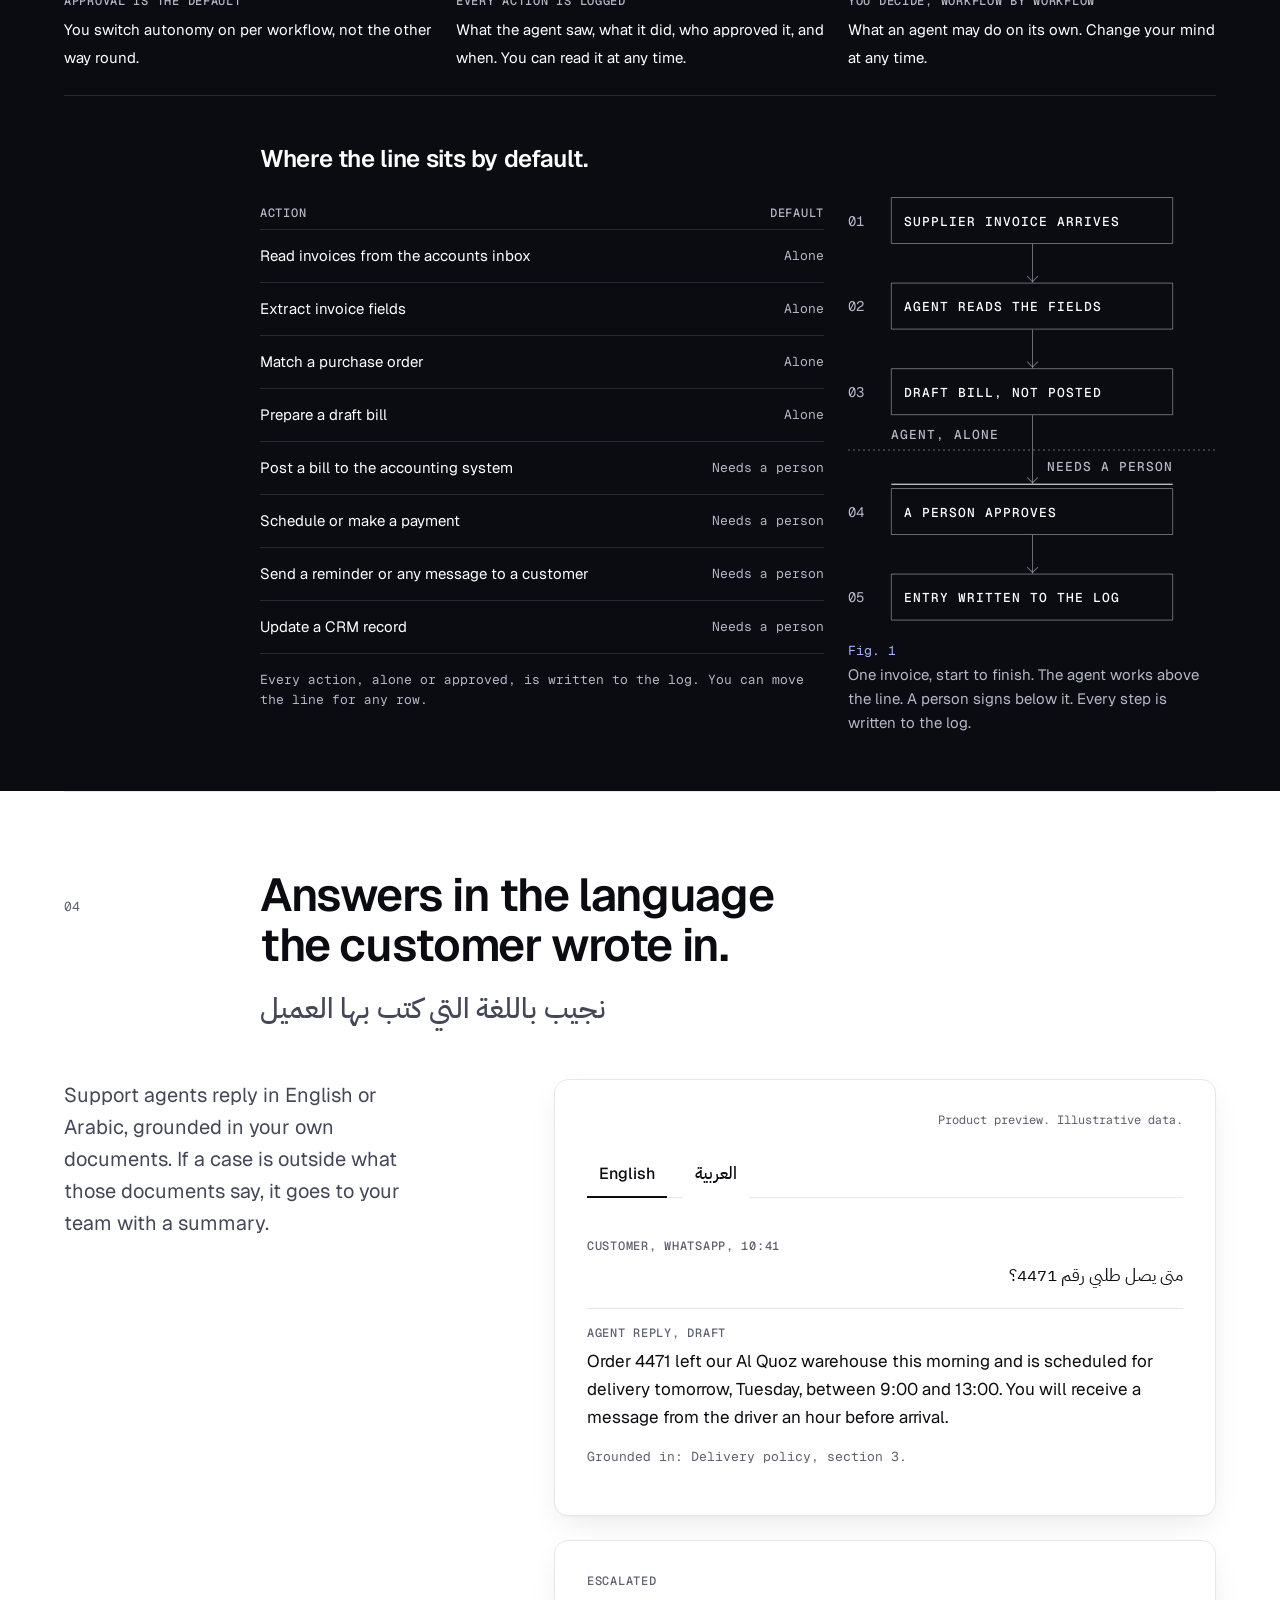
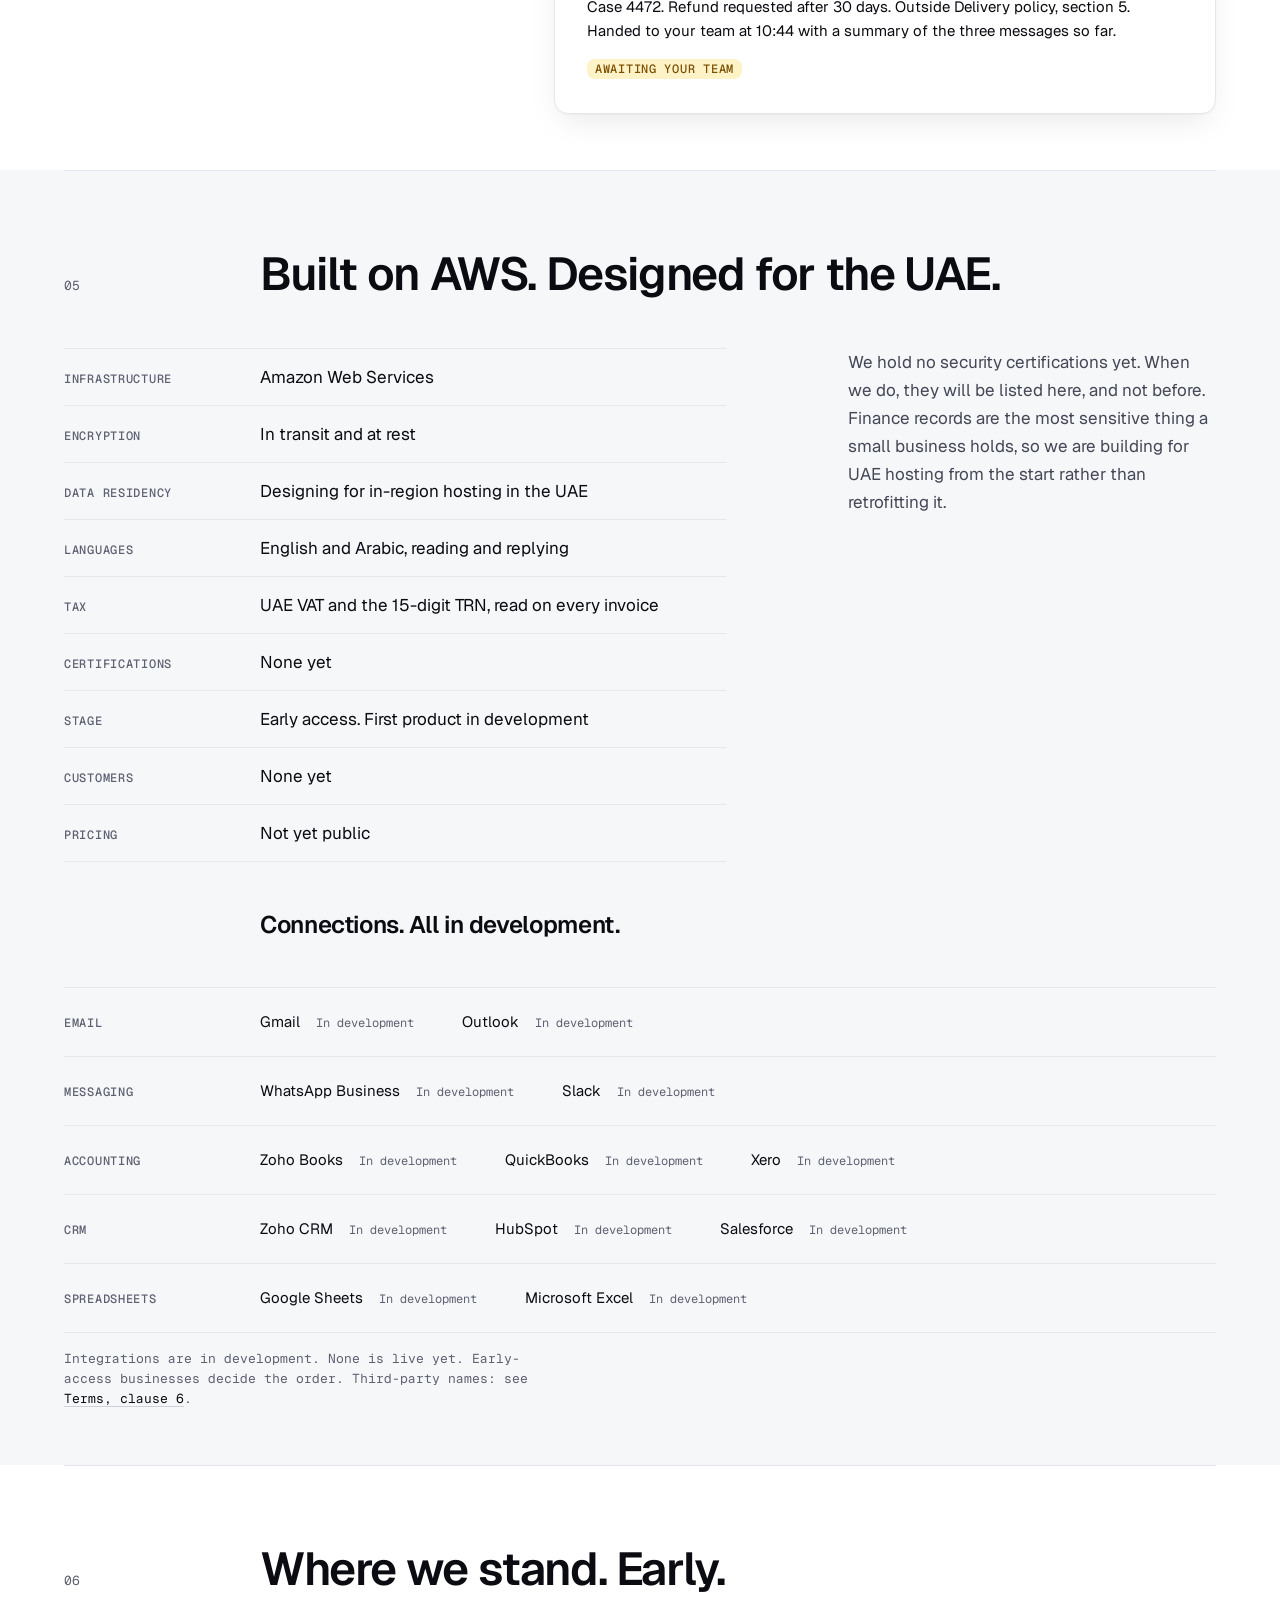
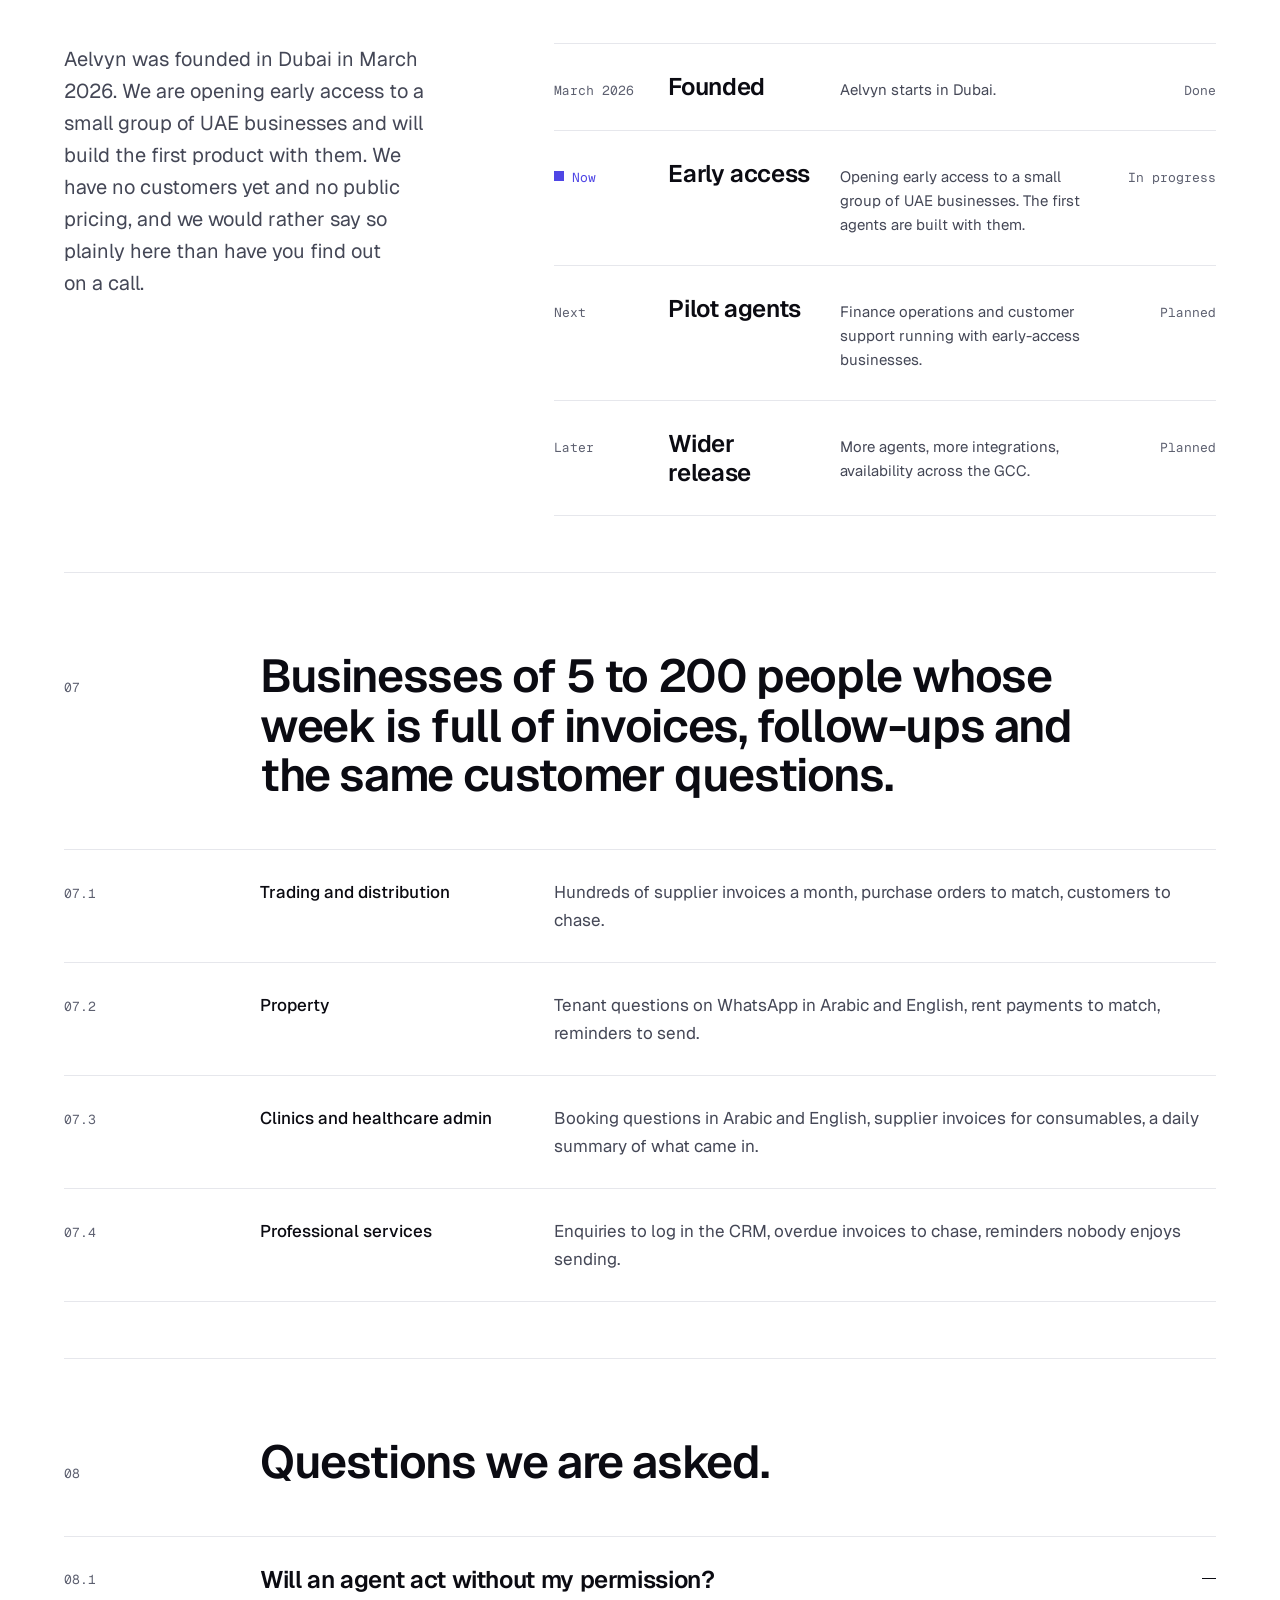
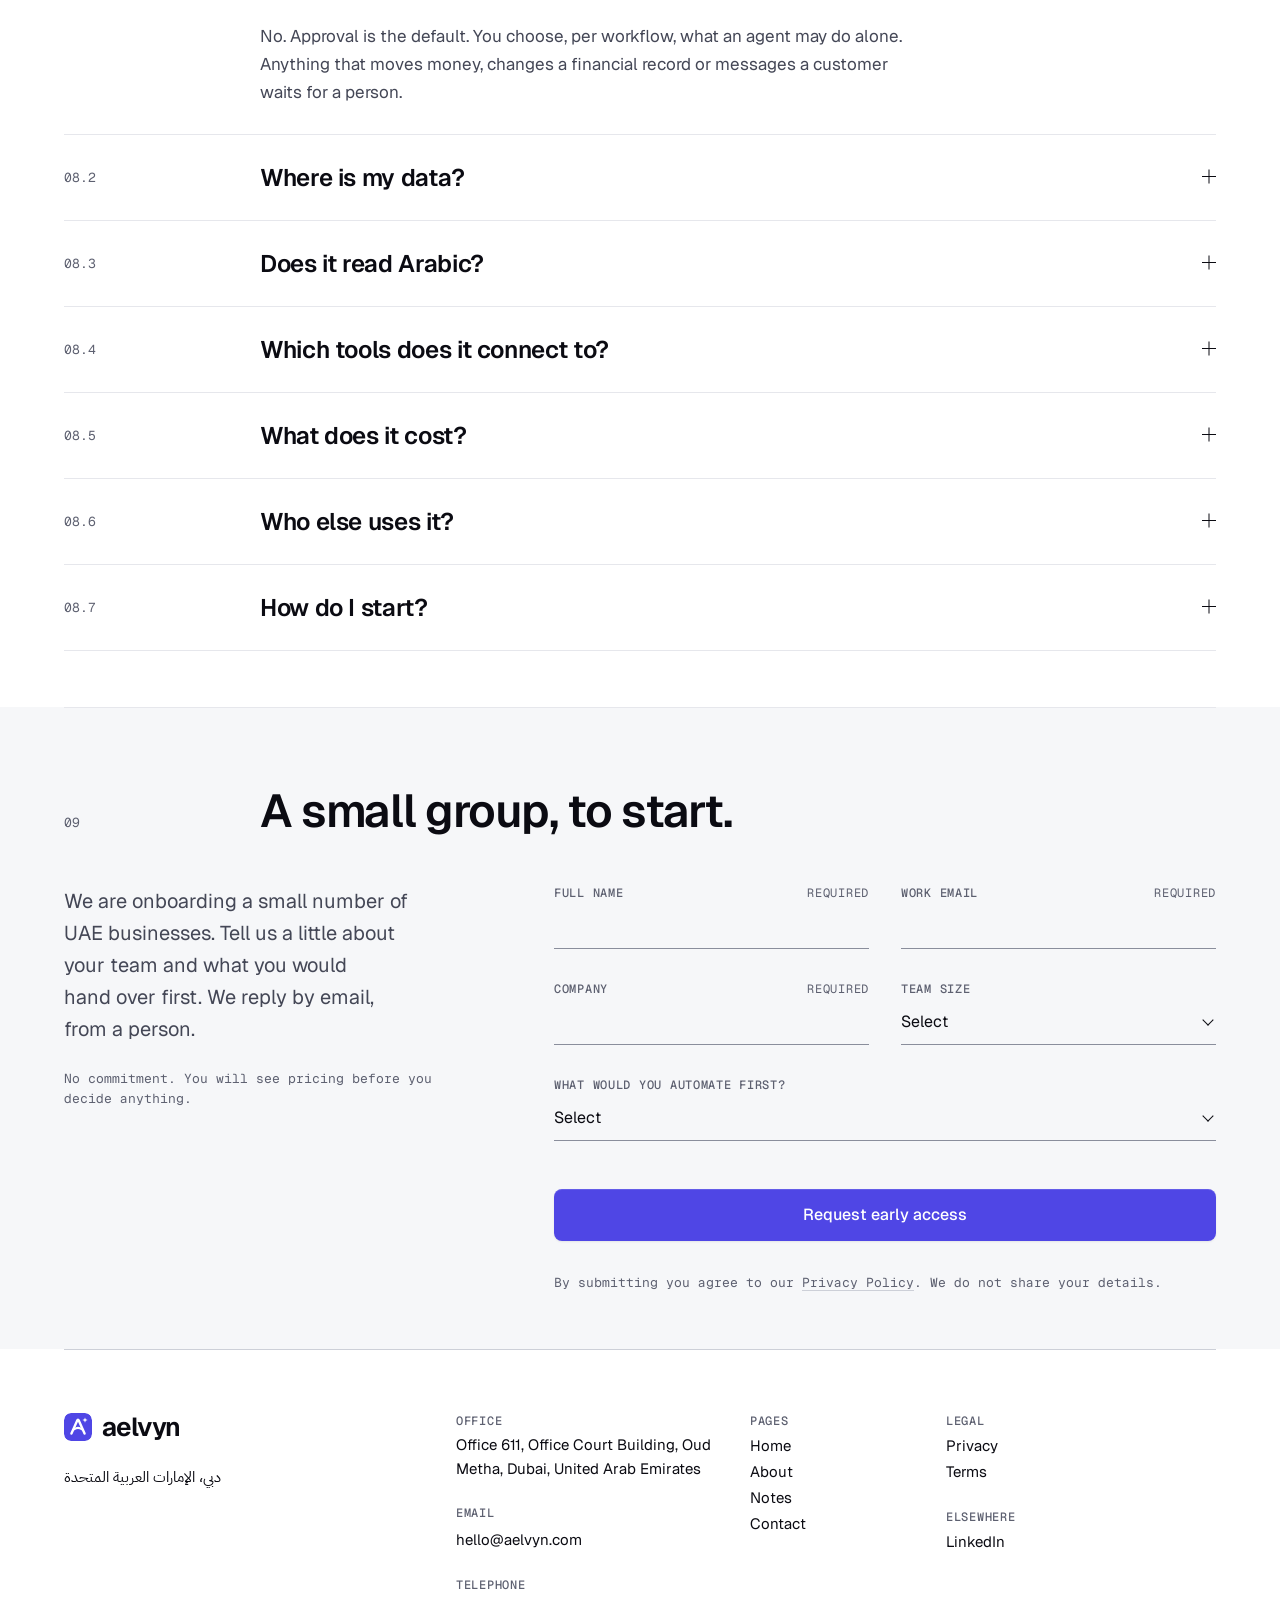
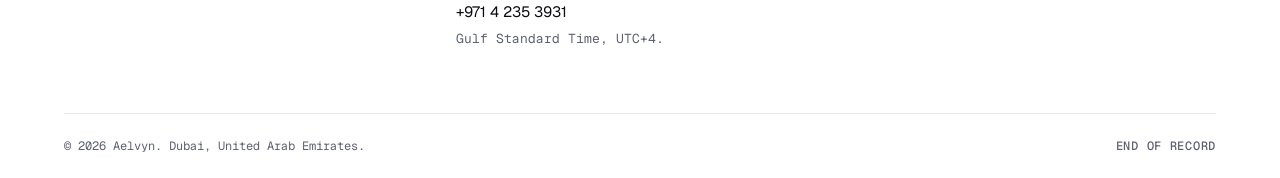
==== commit 356dbaf2: "Name Hamsa Sheshadri as founder and set the founding date to March 2026 Adds a 'Who runs Aelvyn' sec" ====
--- a/index.html
+++ b/index.html
@@ -16,10 +16,10 @@
   <link rel="preconnect" href="https://fonts.googleapis.com">
   <link rel="preconnect" href="https://fonts.gstatic.com" crossorigin>
   <link href="https://fonts.googleapis.com/css2?family=Geist:wght@400;500;600;700&family=Geist+Mono:wght@400;500&family=IBM+Plex+Sans+Arabic:wght@400;500&display=swap" rel="stylesheet">
-  <link rel="stylesheet" href="styles.css">
+  <link rel="stylesheet" href="styles.css?v=202611051125">
   <script>document.documentElement.classList.replace('no-js','js');</script>
   <script type="application/ld+json">
-  {"@context":"https://schema.org","@type":"Organization","name":"Aelvyn","url":"https://aelvyn.com/","logo":"https://aelvyn.com/assets/logo.svg","email":"hello@aelvyn.com","telephone":"+971 4 235 3931","foundingDate":"2026-10","address":{"@type":"PostalAddress","streetAddress":"Office 611, Office Court Building, Oud Metha","addressLocality":"Dubai","addressCountry":"AE"},"sameAs":["https://www.linkedin.com/company/aelvyn"]}
+  {"@context":"https://schema.org","@type":"Organization","name":"Aelvyn","url":"https://aelvyn.com/","logo":"https://aelvyn.com/assets/logo.svg","email":"hello@aelvyn.com","telephone":"+971 4 235 3931","foundingDate":"2026-03","founder":{"@type":"Person","name":"Hamsa Sheshadri","jobTitle":"Founder","sameAs":"https://www.linkedin.com/in/hamsa-sheshadri-697946189/"},"address":{"@type":"PostalAddress","streetAddress":"Office 611, Office Court Building, Oud Metha","addressLocality":"Dubai","addressCountry":"AE"},"sameAs":["https://www.linkedin.com/company/aelvyn"]}
   </script>
 </head>
 <body>
@@ -98,7 +98,7 @@
       </div>
 
       <div class="grid facts">
-        <div class="g1-4 fact"><span class="label">Founded</span><span class="value">Dubai, October 2026.</span></div>
+        <div class="g1-4 fact"><span class="label">Founded</span><span class="value">Dubai, March 2026.</span></div>
         <div class="g5-8 fact"><span class="label">Stage</span><span class="value">Early access, a small group of UAE businesses.</span></div>
         <div class="g9-12 fact"><span class="label">Languages</span><span class="value">English and Arabic. UAE VAT and TRN aware.</span></div>
       </div>
@@ -516,12 +516,12 @@
 
       <div class="grid editorial stand">
         <div class="g1-4 ed-left">
-          <p class="lead">Aelvyn was founded in Dubai in October 2026. We are opening early access to a small group of UAE businesses and will build the first product with them. We have no customers yet and no public pricing, and we would rather say so plainly here than have you find out on a&nbsp;call.</p>
+          <p class="lead">Aelvyn was founded in Dubai in March 2026. We are opening early access to a small group of UAE businesses and will build the first product with them. We have no customers yet and no public pricing, and we would rather say so plainly here than have you find out on a&nbsp;call.</p>
         </div>
         <div class="g6-12">
           <div class="rows hoverable" role="list">
             <div class="grid row" role="listitem">
-              <span class="g1-2 row-when mono">October 2026</span>
+              <span class="g1-2 row-when mono">March 2026</span>
               <span class="g3-5 row-title serif">Founded</span>
               <span class="g6-10 row-desc">Aelvyn starts in Dubai.</span>
               <span class="g11-12 row-status mono">Done</span>
@@ -726,6 +726,6 @@
   </div>
 </footer>
 
-<script src="script.js"></script>
+<script src="script.js?v=202611051125"></script>
 </body>
 </html>
--- a/styles.css
+++ b/styles.css
@@ -1203,3 +1203,10 @@
 
 /* Masthead row: quieter, less editorial */
 .masthead { letter-spacing: 0.04em; color: var(--ink-3); }
+
+/* Founder card (About) */
+.founder-card { display: flex; gap: var(--s-3); align-items: flex-start; border: 1px solid var(--rule); border-radius: 14px; padding: var(--s-4); background: #fff; box-shadow: 0 1px 2px rgba(16, 24, 40, .04), 0 12px 32px -8px rgba(16, 24, 40, .10); }
+.founder-initials { flex: none; width: 64px; height: 64px; border-radius: 50%; background: #EEF0FF; color: var(--accent-ink); display: grid; place-items: center; font-weight: 650; font-size: 22px; letter-spacing: -0.02em; }
+.founder-name { margin: 0; font-weight: 650; font-size: 22px; line-height: 28px; letter-spacing: -0.02em; color: var(--ink); }
+.founder-role { margin: 2px 0 0; color: var(--ink-3); font-size: var(--fs-small); }
+@media (max-width: 719.98px) { .founder-card { flex-direction: column; padding: var(--s-3); } }
